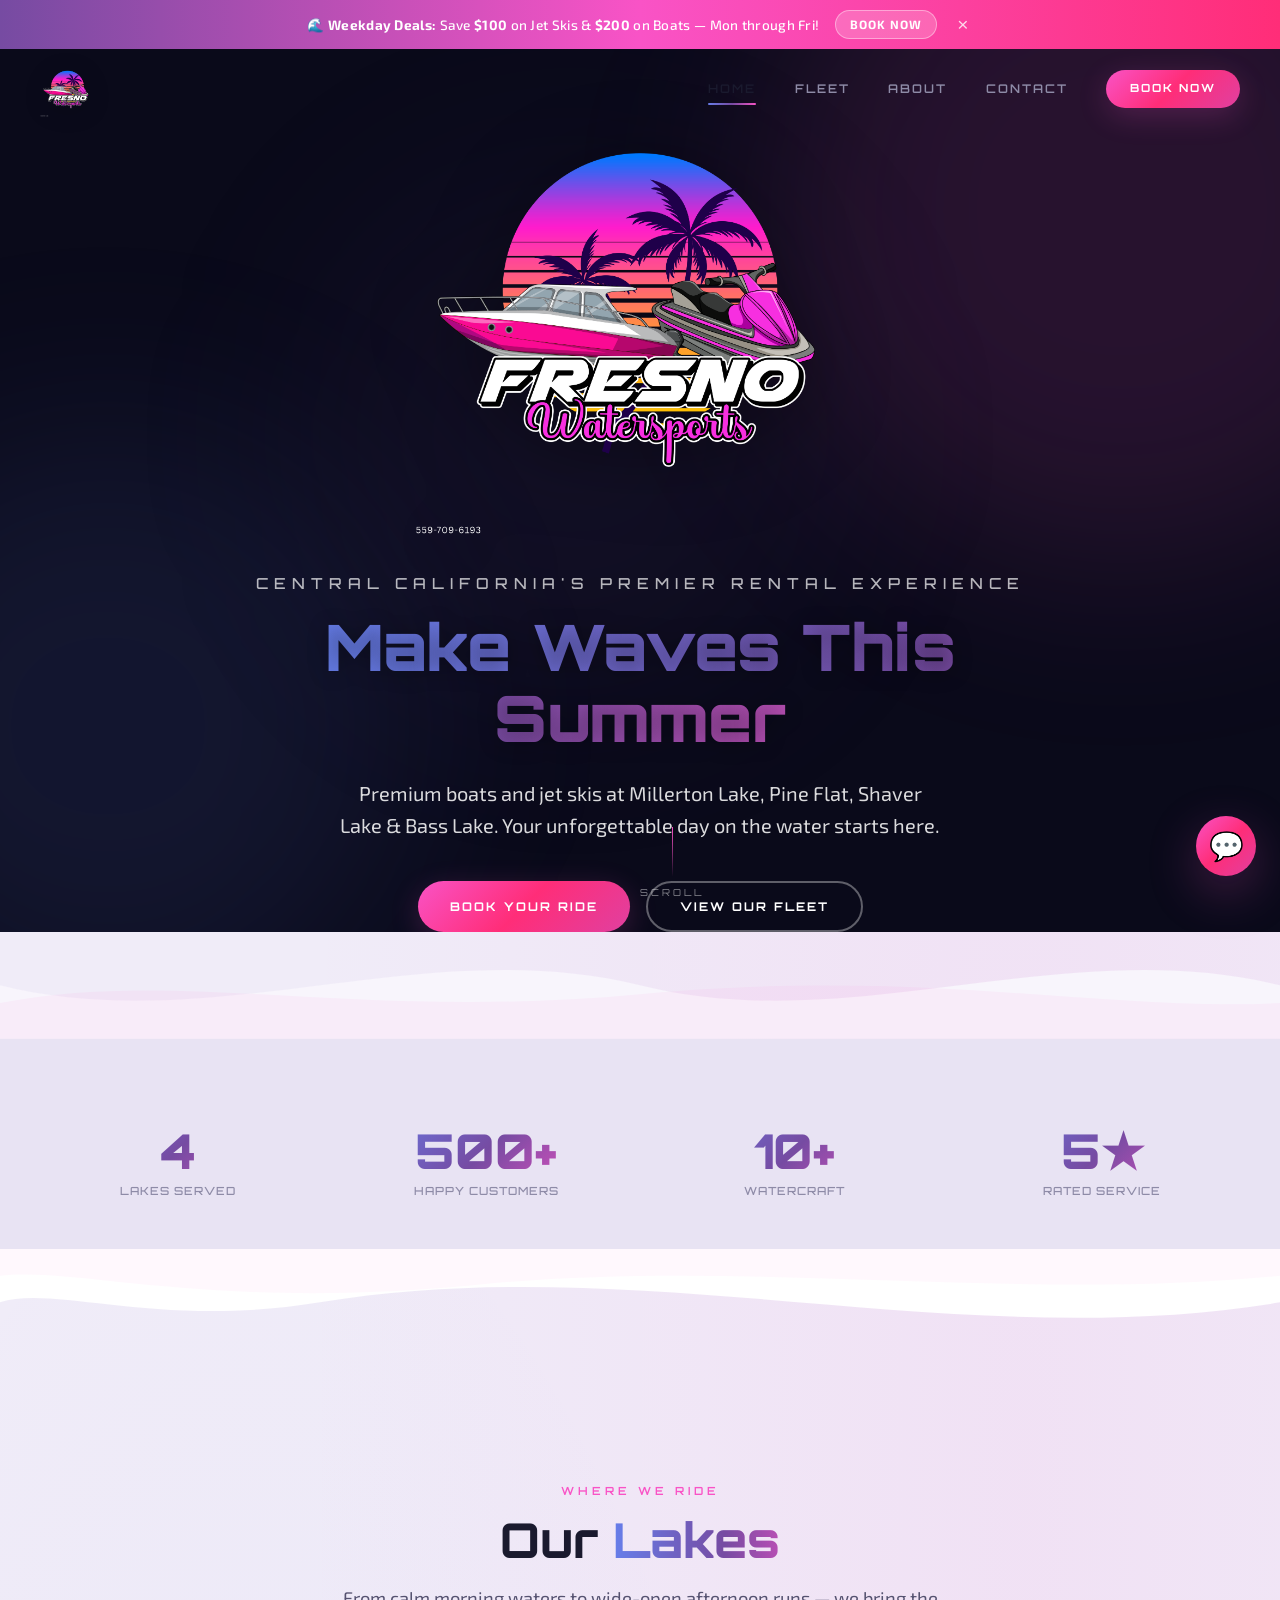
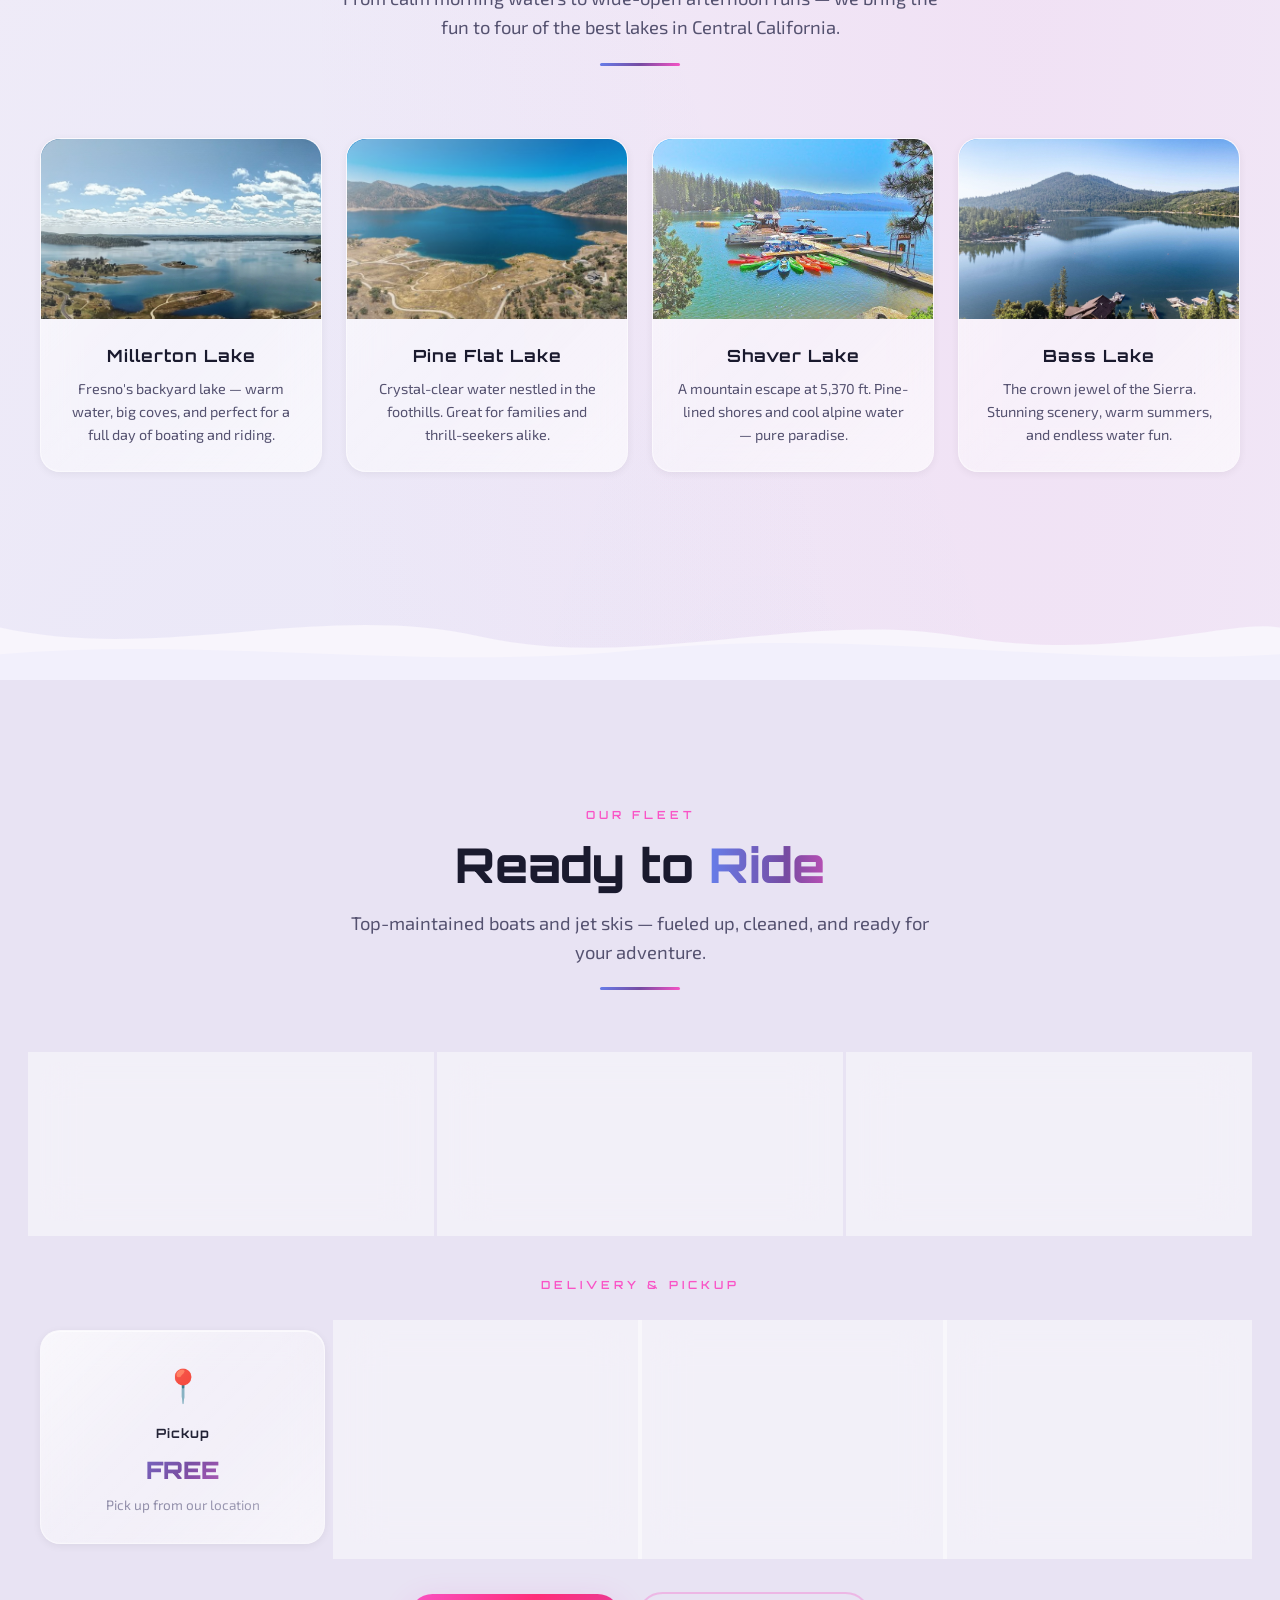
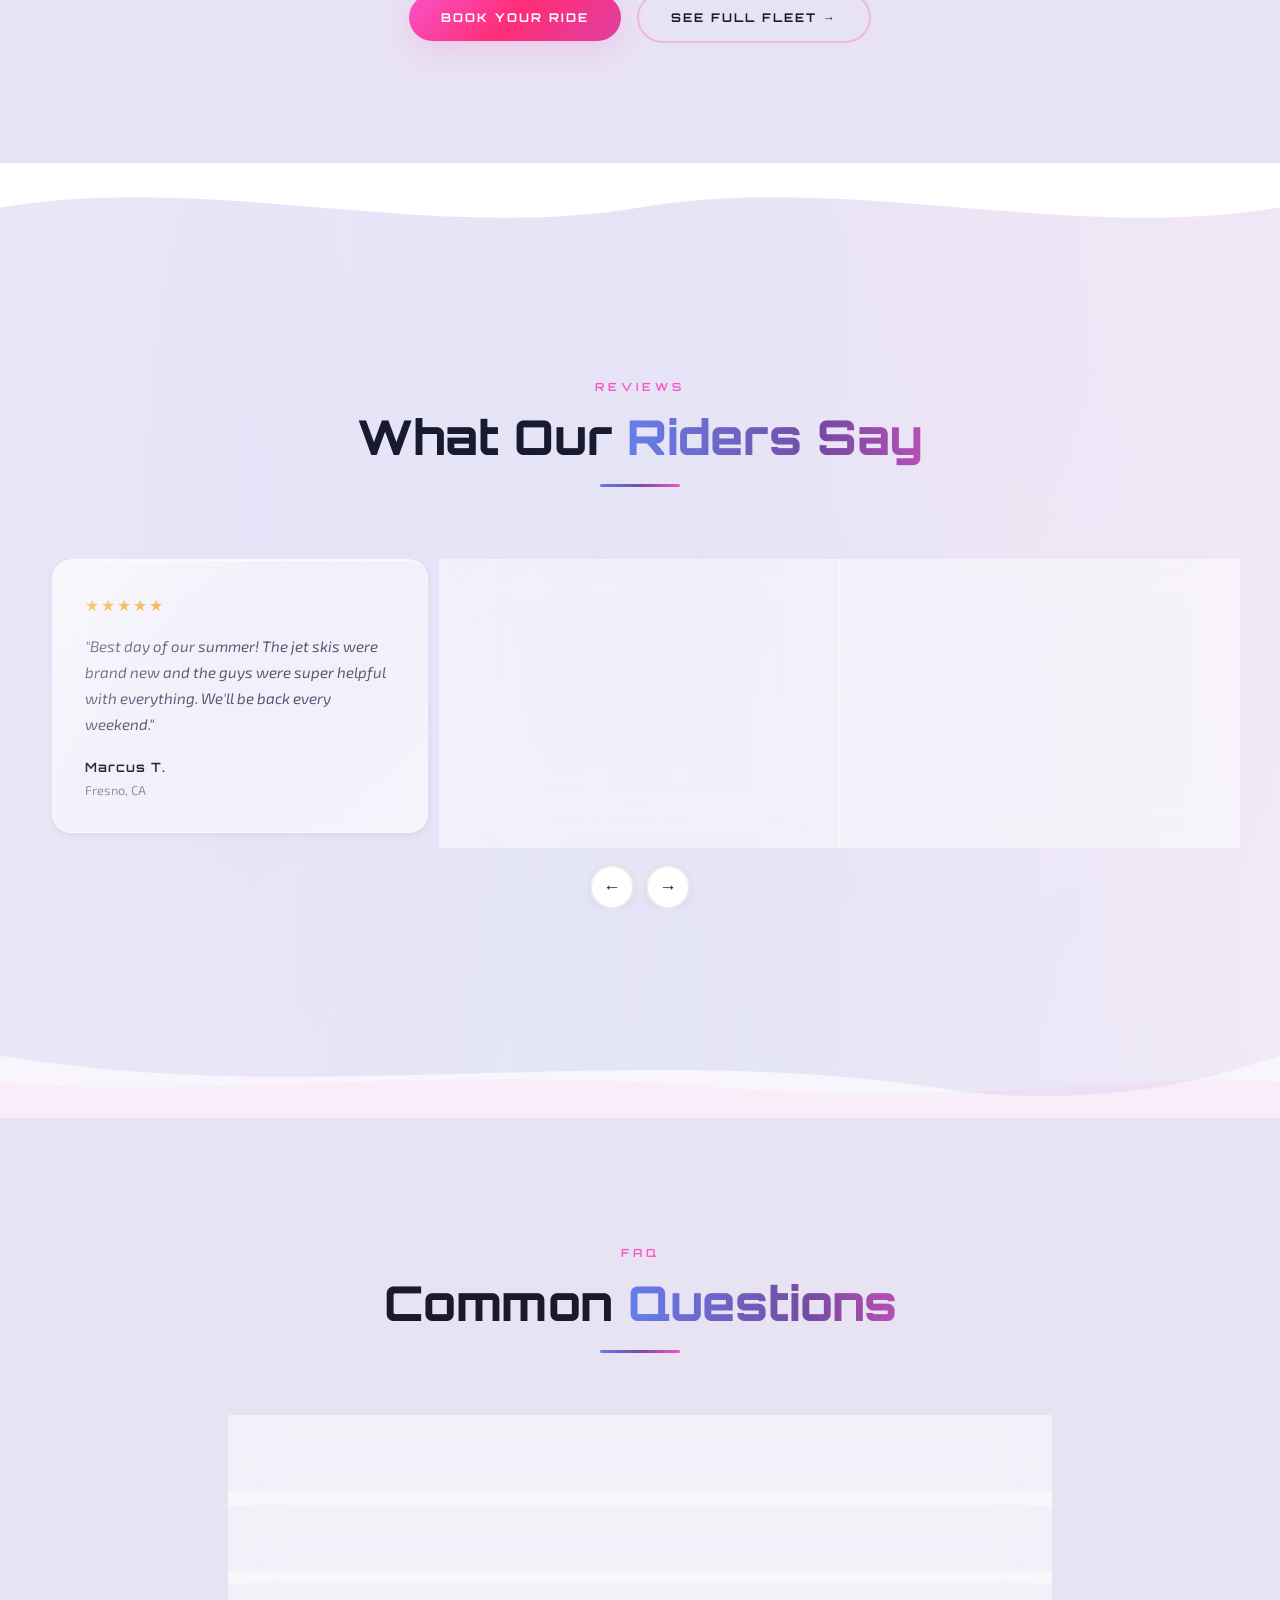
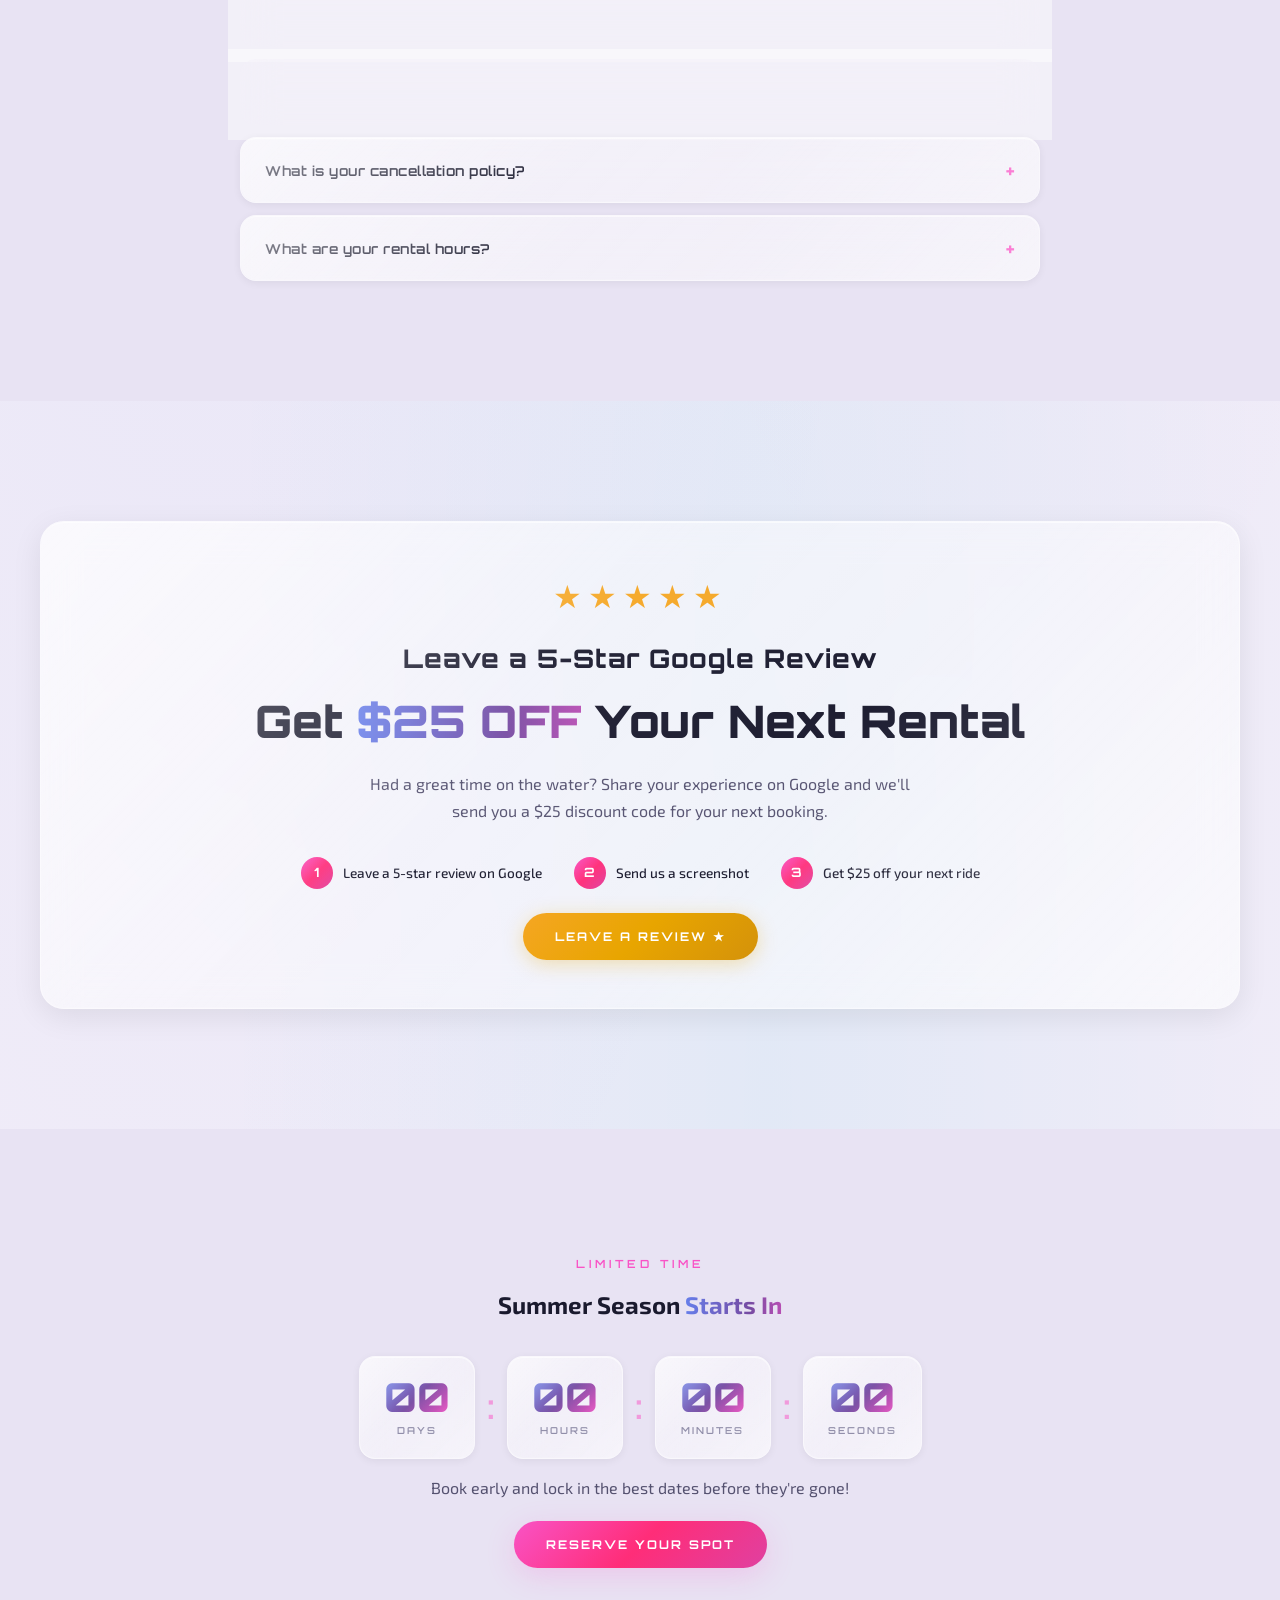
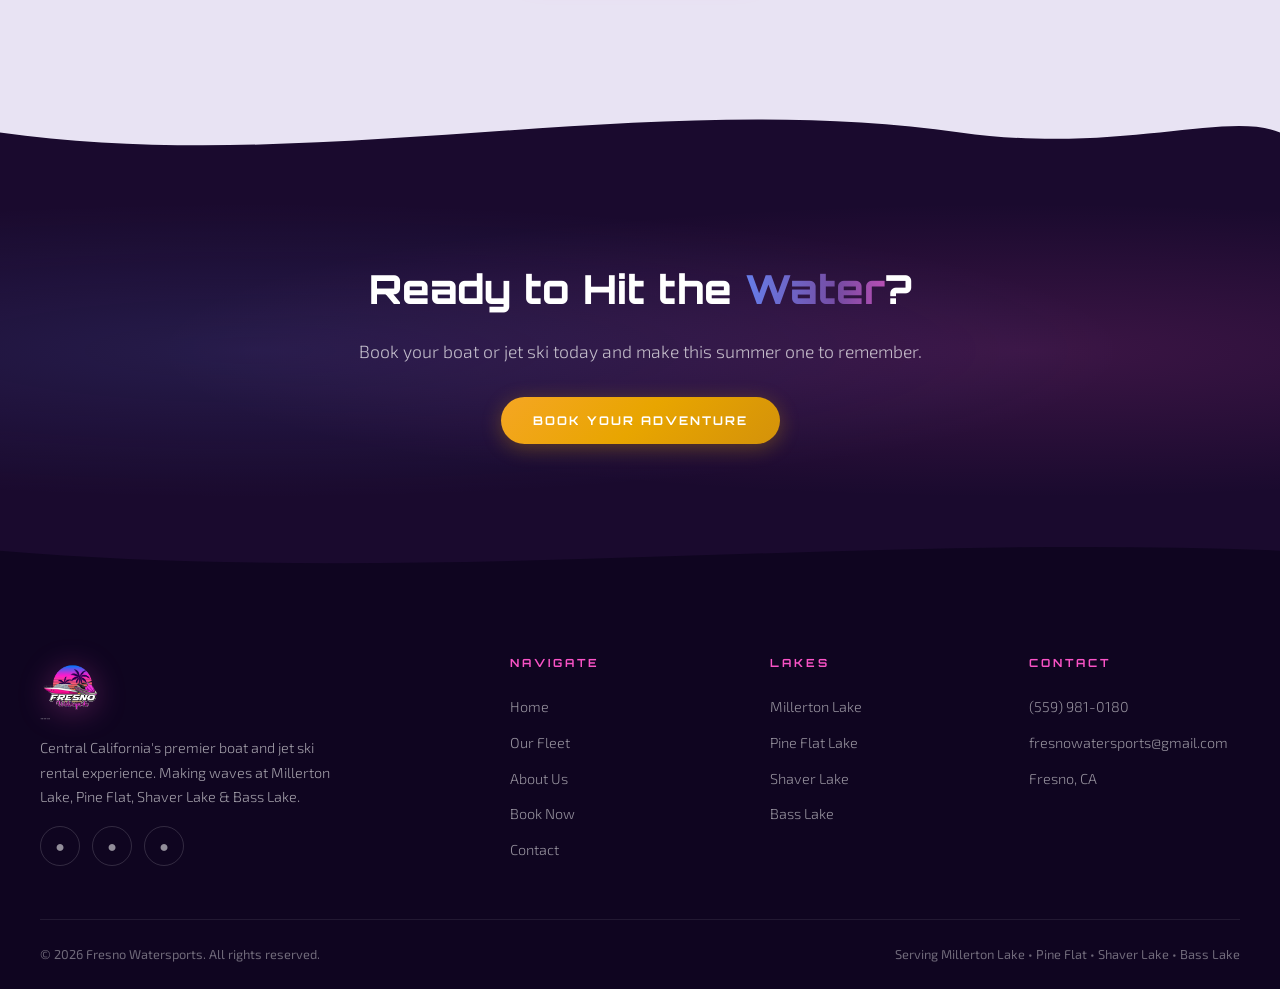
==== index.html @ 6e5383e3 "Add sitemap, robots.txt, Schema.org JSON-LD, and custom 404 page - sitemap.xml with all 5 pages for " ====
<!DOCTYPE html>
<html lang="en">
<head>
  <meta charset="UTF-8">
  <meta name="viewport" content="width=device-width, initial-scale=1.0">
  <title>Fresno Watersports — Boat & Jet Ski Rentals | Millerton, Bass, Shaver & Pine Flat Lake</title>
  <meta name="description" content="Central California's #1 boat & jet ski rental company. Kawasaki & Sea-Doo jet ski bundles from $650/day, Bayliner boats from $999/day. Free pickup or lake delivery to Millerton, Bass Lake, Shaver Lake & Pine Flat. Book online today!">
  <meta name="keywords" content="jet ski rental Fresno, boat rental Millerton Lake, Bass Lake jet ski, Shaver Lake boat rental, Fresno Watersports, Kawasaki jet ski rental, Sea-Doo rental, Bayliner boat rental, lake delivery Central California">
  <meta name="author" content="Fresno Watersports">
  <meta name="theme-color" content="#f953c6">

  <!-- Open Graph / Facebook / iMessage -->
  <meta property="og:type" content="website">
  <meta property="og:title" content="Fresno Watersports — Boat & Jet Ski Rentals">
  <meta property="og:description" content="Central California's #1 boat & jet ski rental. Jet ski bundles from $650/day, boats from $999/day. Free pickup or delivery to Millerton, Bass, Shaver & Pine Flat Lake.">
  <meta property="og:image" content="images/og-image.png">
  <meta property="og:image:width" content="1200">
  <meta property="og:image:height" content="630">
  <meta property="og:locale" content="en_US">
  <meta property="og:site_name" content="Fresno Watersports">

  <!-- Twitter Card -->
  <meta name="twitter:card" content="summary_large_image">
  <meta name="twitter:title" content="Fresno Watersports — Boat & Jet Ski Rentals">
  <meta name="twitter:description" content="Jet ski bundles from $650/day, boats from $999/day. Lake delivery available. Book online!">
  <meta name="twitter:image" content="images/og-image.png">

  <!-- Favicon & App Icons -->
  <link rel="icon" type="image/png" sizes="192x192" href="images/logo.png">
  <link rel="icon" type="image/png" sizes="32x32" href="images/logo.png">
  <link rel="icon" type="image/png" sizes="16x16" href="images/logo.png">
  <link rel="apple-touch-icon" sizes="180x180" href="images/logo.png">

  <link rel="stylesheet" href="css/style.css">

  <!-- Schema.org Local Business -->
  <script type="application/ld+json">
  {
    "@context": "https://schema.org",
    "@type": "LocalBusiness",
    "name": "Fresno Watersports",
    "description": "Central California's premier boat and jet ski rental company serving Millerton Lake, Pine Flat Lake, Shaver Lake, and Bass Lake.",
    "url": "https://fresnowatersports.com",
    "telephone": "+1-559-981-0180",
    "email": "fresnowatersports@gmail.com",
    "image": "https://fresnowatersports.com/images/logo.png",
    "logo": "https://fresnowatersports.com/images/logo.png",
    "priceRange": "$650 - $999",
    "currenciesAccepted": "USD",
    "address": {
      "@type": "PostalAddress",
      "addressLocality": "Fresno",
      "addressRegion": "CA",
      "addressCountry": "US"
    },
    "geo": {
      "@type": "GeoCoordinates",
      "latitude": 36.7378,
      "longitude": -119.7871
    },
    "areaServed": [
      { "@type": "Place", "name": "Millerton Lake" },
      { "@type": "Place", "name": "Pine Flat Lake" },
      { "@type": "Place", "name": "Shaver Lake" },
      { "@type": "Place", "name": "Bass Lake" }
    ],
    "openingHoursSpecification": {
      "@type": "OpeningHoursSpecification",
      "dayOfWeek": ["Monday","Tuesday","Wednesday","Thursday","Friday","Saturday","Sunday"],
      "opens": "07:00",
      "closes": "19:00"
    },
    "hasOfferCatalog": {
      "@type": "OfferCatalog",
      "name": "Watercraft Rentals",
      "itemListElement": [
        {
          "@type": "Offer",
          "itemOffered": { "@type": "Product", "name": "Jet Ski Bundle (2 Jet Skis)" },
          "price": "650",
          "priceCurrency": "USD",
          "description": "All-day rental of 2 jet skis with fuel, life jackets, and safety equipment"
        },
        {
          "@type": "Offer",
          "itemOffered": { "@type": "Product", "name": "Bayliner Element E21 Boat" },
          "price": "999",
          "priceCurrency": "USD",
          "description": "All-day boat rental with fuel, life jackets, and safety equipment"
        }
      ]
    },
    "aggregateRating": {
      "@type": "AggregateRating",
      "ratingValue": "5",
      "bestRating": "5",
      "ratingCount": "500"
    },
    "sameAs": []
  }
  </script>

</head>
<body>

  <!-- Weekday Deals Banner -->
  <div class="announcement-banner" id="announcement-banner">
    <div class="announcement-inner">
      <span class="announcement-text">&#127754; <strong>Weekday Deals:</strong> Save <strong>$100</strong> on Jet Skis &amp; <strong>$200</strong> on Boats — Mon through Fri!</span>
      <a href="booking.html" class="announcement-cta">Book Now</a>
      <button class="announcement-close" id="announcement-close" aria-label="Close banner">&times;</button>
    </div>
  </div>

  <!-- Page Loader -->
  <div class="page-loader">
    <div class="loader-content">
      <img src="images/logo.png" alt="Fresno Watersports" style="height:80px;margin:0 auto;">
      <div class="loader-bar"><div class="loader-bar-inner"></div></div>
    </div>
  </div>

  <!-- Navigation -->
  <nav class="nav">
    <div class="nav-inner">
      <a href="index.html" class="nav-logo">
        <img src="images/logo.png" alt="Fresno Watersports">
      </a>
      <div class="nav-links">
        <a href="index.html" class="nav-link active">Home</a>
        <a href="fleet.html" class="nav-link">Fleet</a>
        <a href="about.html" class="nav-link">About</a>
        <a href="contact.html" class="nav-link">Contact</a>
        <a href="booking.html" class="nav-cta">Book Now</a>
      </div>
      <button class="nav-toggle" aria-label="Toggle menu">
        <span></span><span></span><span></span>
      </button>
    </div>
  </nav>

  <!-- Mobile Menu -->
  <div class="mobile-menu">
    <a href="index.html" class="nav-link active">Home</a>
    <a href="fleet.html" class="nav-link">Fleet</a>
    <a href="about.html" class="nav-link">About</a>
    <a href="contact.html" class="nav-link">Contact</a>
    <a href="booking.html" class="btn btn-primary">Book Now</a>
  </div>

  <!-- Hero Section -->
  <section class="hero">
    <video class="hero-video" autoplay muted loop playsinline>
      <source src="images/hero-video.mp4" type="video/mp4">
    </video>
    <div class="hero-video-overlay"></div>
    <div class="hero-glow hero-glow--pink"></div>
    <div class="hero-glow hero-glow--blue"></div>
    <div class="hero-glow hero-glow--purple"></div>

    <div class="hero-content">
      <img src="images/logo.png" alt="Fresno Watersports" class="hero-logo">
      <p class="hero-tagline">Central California's Premier Rental Experience</p>
      <h1 class="hero-title">
        <span class="gradient-text">Make Waves This Summer</span>
      </h1>
      <p class="hero-subtitle">
        Premium boats and jet skis at Millerton Lake, Pine Flat, Shaver Lake &amp; Bass Lake. Your unforgettable day on the water starts here.
      </p>
      <div class="hero-actions">
        <a href="booking.html" class="btn btn-primary">Book Your Ride</a>
        <a href="fleet.html" class="btn btn-outline">View Our Fleet</a>
      </div>
    </div>

    <div class="scroll-indicator">
      <div class="scroll-indicator-line"></div>
      <p class="scroll-indicator-text">Scroll</p>
    </div>
  </section>

  <!-- Wave: Hero to Stats -->
  <div class="wave-separator">
    <svg viewBox="0 0 1440 120" preserveAspectRatio="none" xmlns="http://www.w3.org/2000/svg">
      <path d="M0,60 C240,120 480,0 720,60 C960,120 1200,0 1440,60 L1440,120 L0,120 Z" fill="#f8f5fc"/>
      <path d="M0,80 C200,40 400,100 720,70 C1040,40 1240,90 1440,80 L1440,120 L0,120 Z" fill="rgba(249,83,198,0.06)"/>
    </svg>
  </div>

  <!-- Stats Row -->
  <section class="section section-alt" style="padding-top:40px;padding-bottom:0;">
    <div class="section-inner">
      <div class="stats-row reveal">
        <div class="stat-item">
          <div class="stat-number">4</div>
          <div class="stat-label">Lakes Served</div>
        </div>
        <div class="stat-item">
          <div class="stat-number">500+</div>
          <div class="stat-label">Happy Customers</div>
        </div>
        <div class="stat-item">
          <div class="stat-number">10+</div>
          <div class="stat-label">Watercraft</div>
        </div>
        <div class="stat-item">
          <div class="stat-number">5&#9733;</div>
          <div class="stat-label">Rated Service</div>
        </div>
      </div>
    </div>
  </section>

  <!-- Wave: Stats to Lakes -->
  <div class="wave-separator flip">
    <svg viewBox="0 0 1440 120" preserveAspectRatio="none" xmlns="http://www.w3.org/2000/svg">
      <path d="M0,60 C360,0 720,120 1080,60 C1260,30 1380,80 1440,60 L1440,120 L0,120 Z" fill="#ffffff"/>
      <path d="M0,90 C300,60 600,110 900,80 C1200,50 1350,100 1440,90 L1440,120 L0,120 Z" fill="rgba(249,83,198,0.04)"/>
    </svg>
  </div>

  <!-- Lakes Section -->
  <section class="section" id="lakes">
    <div class="section-inner">
      <div class="section-header reveal">
        <p class="section-label">Where We Ride</p>
        <h2 class="section-title">Our <span class="gradient-text">Lakes</span></h2>
        <p class="section-subtitle">From calm morning waters to wide-open afternoon runs — we bring the fun to four of the best lakes in Central California.</p>
        <div class="section-divider"></div>
      </div>

      <div class="lakes-grid">
        <div class="lake-card lake-card--has-img reveal reveal-delay-1">
          <div class="lake-card-img" style="background-image:url('images/millerton.jpg')"></div>
          <div class="lake-card-content">
            <h3>Millerton Lake</h3>
            <p>Fresno's backyard lake — warm water, big coves, and perfect for a full day of boating and riding.</p>
          </div>
        </div>
        <div class="lake-card lake-card--has-img reveal reveal-delay-2">
          <div class="lake-card-img" style="background-image:url('images/pine-flat.jpg')"></div>
          <div class="lake-card-content">
            <h3>Pine Flat Lake</h3>
            <p>Crystal-clear water nestled in the foothills. Great for families and thrill-seekers alike.</p>
          </div>
        </div>
        <div class="lake-card lake-card--has-img reveal reveal-delay-3">
          <div class="lake-card-img" style="background-image:url('images/shaver-lake.jpg')"></div>
          <div class="lake-card-content">
            <h3>Shaver Lake</h3>
            <p>A mountain escape at 5,370 ft. Pine-lined shores and cool alpine water — pure paradise.</p>
          </div>
        </div>
        <div class="lake-card lake-card--has-img reveal reveal-delay-4">
          <div class="lake-card-img" style="background-image:url('images/bass-lake.jpg')"></div>
          <div class="lake-card-content">
            <h3>Bass Lake</h3>
            <p>The crown jewel of the Sierra. Stunning scenery, warm summers, and endless water fun.</p>
          </div>
        </div>
      </div>
    </div>
  </section>

  <!-- Wave: Lakes to Fleet -->
  <div class="wave-separator">
    <svg viewBox="0 0 1440 100" preserveAspectRatio="none" xmlns="http://www.w3.org/2000/svg">
      <path d="M0,40 C180,80 360,10 540,50 C720,90 900,20 1080,50 C1260,80 1380,30 1440,40 L1440,100 L0,100 Z" fill="#f8f5fc"/>
      <path d="M0,70 C240,50 480,90 720,65 C960,40 1200,85 1440,70 L1440,100 L0,100 Z" fill="rgba(102,126,234,0.04)"/>
    </svg>
  </div>

  <!-- Fleet Preview -->
  <section class="section section-alt" id="fleet-preview">
    <div class="section-inner">
      <div class="section-header reveal">
        <p class="section-label">Our Fleet</p>
        <h2 class="section-title">Ready to <span class="gradient-text">Ride</span></h2>
        <p class="section-subtitle">Top-maintained boats and jet skis — fueled up, cleaned, and ready for your adventure.</p>
        <div class="section-divider"></div>
      </div>

      <div class="bundle-grid reveal">
        <div class="booqable-embed bundle-card">
          <span class="fleet-card-badge badge-jetski" style="position:relative;display:inline-block;margin-bottom:12px;">Jet Ski Bundle</span>
          <div class="booqable-product" data-id="2-jetski-bundle-2025-kawasaki-160-stx"></div>
          <div class="fleet-card-pricing" style="margin-top:16px;">
            <div class="price">
              <span class="price-amount">$650</span>
              <span class="price-period"> / all day</span>
            </div>
            <div class="booqable-product-button" data-id="2-jetski-bundle-2025-kawasaki-160-stx"></div>
          </div>
        </div>

        <div class="booqable-embed bundle-card">
          <span class="fleet-card-badge badge-jetski" style="position:relative;display:inline-block;margin-bottom:12px;">Jet Ski Bundle</span>
          <div class="booqable-product" data-id="2-jetski-bundle"></div>
          <div class="fleet-card-pricing" style="margin-top:16px;">
            <div class="price">
              <span class="price-amount">$650</span>
              <span class="price-period"> / all day</span>
            </div>
            <div class="booqable-product-button" data-id="2-jetski-bundle"></div>
          </div>
        </div>

        <div class="booqable-embed bundle-card">
          <span class="fleet-card-badge badge-boat" style="position:relative;display:inline-block;margin-bottom:12px;">Boat</span>
          <div class="booqable-product" data-id="bayliner-element-e21-2026"></div>
          <div class="fleet-card-pricing" style="margin-top:16px;">
            <div class="price">
              <span class="price-amount">$999</span>
              <span class="price-period"> / all day</span>
            </div>
            <div class="booqable-product-button" data-id="bayliner-element-e21-2026"></div>
          </div>
        </div>
      </div>

      <!-- Delivery Pricing -->
      <div class="delivery-info reveal" style="margin-top:48px;">
        <div class="section-header" style="margin-bottom:24px;">
          <p class="section-label">Delivery &amp; Pickup</p>
        </div>
        <div class="delivery-grid">
          <div class="delivery-card">
            <div class="delivery-icon">&#128205;</div>
            <h4>Pickup</h4>
            <p class="delivery-price">FREE</p>
            <p class="delivery-desc">Pick up from our location</p>
          </div>
          <div class="delivery-card">
            <div class="delivery-icon">&#127754;</div>
            <h4>Millerton Lake</h4>
            <p class="delivery-price">$150</p>
            <p class="delivery-desc">Delivery &amp; pickup included</p>
          </div>
          <div class="delivery-card">
            <div class="delivery-icon">&#127795;</div>
            <h4>Pine Flat Lake</h4>
            <p class="delivery-price">$150</p>
            <p class="delivery-desc">Delivery &amp; pickup included</p>
          </div>
          <div class="delivery-card">
            <div class="delivery-icon">&#127956;</div>
            <h4>Bass Lake &amp; Shaver Lake</h4>
            <p class="delivery-price">$300</p>
            <p class="delivery-desc">Delivery &amp; pickup included</p>
          </div>
        </div>
      </div>

      <div style="text-align:center;margin-top:48px;" class="reveal">
        <a href="booking.html" class="btn btn-primary">Book Your Ride</a>
        <a href="fleet.html" class="btn btn-outline" style="margin-left:12px;">See Full Fleet &rarr;</a>
      </div>
    </div>
  </section>

  <!-- Wave: Fleet to Testimonials -->
  <div class="wave-separator flip">
    <svg viewBox="0 0 1440 100" preserveAspectRatio="none" xmlns="http://www.w3.org/2000/svg">
      <path d="M0,50 C240,10 480,90 720,50 C960,10 1200,90 1440,50 L1440,100 L0,100 Z" fill="#ffffff"/>
    </svg>
  </div>

  <!-- Testimonials -->
  <section class="section" id="testimonials">
    <div class="section-inner">
      <div class="section-header reveal">
        <p class="section-label">Reviews</p>
        <h2 class="section-title">What Our <span class="gradient-text">Riders Say</span></h2>
        <div class="section-divider"></div>
      </div>

      <div class="testimonials-wrapper reveal">
        <div class="testimonials-track">
          <div class="testimonial-card">
            <div class="testimonial-inner">
              <div class="testimonial-stars">&#9733;&#9733;&#9733;&#9733;&#9733;</div>
              <p class="testimonial-text">"Best day of our summer! The jet skis were brand new and the guys were super helpful with everything. We'll be back every weekend."</p>
              <p class="testimonial-author">Marcus T.</p>
              <p class="testimonial-location">Fresno, CA</p>
            </div>
          </div>
          <div class="testimonial-card">
            <div class="testimonial-inner">
              <div class="testimonial-stars">&#9733;&#9733;&#9733;&#9733;&#9733;</div>
              <p class="testimonial-text">"Rented the pontoon for my daughter's birthday. Kids had a blast and the boat was super clean. 10/10 recommend Fresno Watersports."</p>
              <p class="testimonial-author">Lisa M.</p>
              <p class="testimonial-location">Clovis, CA</p>
            </div>
          </div>
          <div class="testimonial-card">
            <div class="testimonial-inner">
              <div class="testimonial-stars">&#9733;&#9733;&#9733;&#9733;&#9733;</div>
              <p class="testimonial-text">"The wakeboard boat was incredible. Perfect for our crew — great sound system, plenty of power, and the wake tower was legit."</p>
              <p class="testimonial-author">Jake R.</p>
              <p class="testimonial-location">Visalia, CA</p>
            </div>
          </div>
          <div class="testimonial-card">
            <div class="testimonial-inner">
              <div class="testimonial-stars">&#9733;&#9733;&#9733;&#9733;&#9733;</div>
              <p class="testimonial-text">"Easy booking process, fair prices, and the equipment was top notch. Made our Bass Lake trip unforgettable."</p>
              <p class="testimonial-author">Sarah K.</p>
              <p class="testimonial-location">Madera, CA</p>
            </div>
          </div>
          <div class="testimonial-card">
            <div class="testimonial-inner">
              <div class="testimonial-stars">&#9733;&#9733;&#9733;&#9733;&#9733;</div>
              <p class="testimonial-text">"First time on a jet ski and these guys made it so easy. Great safety briefing and the WaveRunners are powerful. Absolute blast!"</p>
              <p class="testimonial-author">David P.</p>
              <p class="testimonial-location">Fresno, CA</p>
            </div>
          </div>
          <div class="testimonial-card">
            <div class="testimonial-inner">
              <div class="testimonial-stars">&#9733;&#9733;&#9733;&#9733;&#9733;</div>
              <p class="testimonial-text">"We rent from Fresno Watersports every summer. Consistent quality, always on time, and the prices are fair. Highly recommend!"</p>
              <p class="testimonial-author">Amanda &amp; Chris</p>
              <p class="testimonial-location">Hanford, CA</p>
            </div>
          </div>
        </div>
        <div class="testimonials-nav">
          <button class="testimonial-prev" aria-label="Previous">&#8592;</button>
          <button class="testimonial-next" aria-label="Next">&#8594;</button>
        </div>
      </div>
    </div>
  </section>

  <!-- Wave: Testimonials to FAQ -->
  <div class="wave-separator">
    <svg viewBox="0 0 1440 100" preserveAspectRatio="none" xmlns="http://www.w3.org/2000/svg">
      <path d="M0,30 C360,90 720,10 1080,70 C1260,90 1380,50 1440,30 L1440,100 L0,100 Z" fill="#f8f5fc"/>
      <path d="M0,60 C200,80 500,40 800,65 C1100,90 1300,45 1440,60 L1440,100 L0,100 Z" fill="rgba(249,83,198,0.05)"/>
    </svg>
  </div>

  <!-- FAQ Section -->
  <section class="section section-alt" id="faq">
    <div class="section-inner">
      <div class="section-header reveal">
        <p class="section-label">FAQ</p>
        <h2 class="section-title">Common <span class="gradient-text">Questions</span></h2>
        <div class="section-divider"></div>
      </div>

      <div class="faq-list reveal">
        <div class="faq-item">
          <button class="faq-question">
            Do I need a boating license to rent?
            <span class="faq-icon">+</span>
          </button>
          <div class="faq-answer">
            <p class="faq-answer-inner">In California, anyone born on or after January 1, 1986 needs a California Boater Card to operate a motorized vessel. For jet skis, you must be at least 16 years old. We'll go over all safety requirements at pickup.</p>
          </div>
        </div>
        <div class="faq-item">
          <button class="faq-question">
            What should I bring for my rental?
            <span class="faq-icon">+</span>
          </button>
          <div class="faq-answer">
            <p class="faq-answer-inner">Bring sunscreen, towels, water, snacks, and a valid photo ID. We provide life jackets for all passengers. We recommend wearing clothes you don't mind getting wet!</p>
          </div>
        </div>
        <div class="faq-item">
          <button class="faq-question">
            Is a deposit required?
            <span class="faq-icon">+</span>
          </button>
          <div class="faq-answer">
            <p class="faq-answer-inner">Yes, a refundable security deposit is required at the time of rental. The amount varies by watercraft type. The deposit is fully refunded upon safe return of the equipment.</p>
          </div>
        </div>
        <div class="faq-item">
          <button class="faq-question">
            Can you deliver to all four lakes?
            <span class="faq-icon">+</span>
          </button>
          <div class="faq-answer">
            <p class="faq-answer-inner">Yes! Pickup from our location is always free. Delivery to Millerton Lake is $150 (includes pickup &amp; delivery). Delivery to Pine Flat Lake is $150 (includes pickup &amp; delivery). Delivery to Bass Lake and Shaver Lake is $300 (includes pickup &amp; delivery).</p>
          </div>
        </div>
        <div class="faq-item">
          <button class="faq-question">
            What is your cancellation policy?
            <span class="faq-icon">+</span>
          </button>
          <div class="faq-answer">
            <p class="faq-answer-inner">We offer free cancellation up to 48 hours before your reservation. Cancellations within 48 hours may be subject to a fee. Weather-related cancellations are always fully refunded.</p>
          </div>
        </div>
        <div class="faq-item">
          <button class="faq-question">
            What are your rental hours?
            <span class="faq-icon">+</span>
          </button>
          <div class="faq-answer">
            <p class="faq-answer-inner">We offer half-day (4 hours), full-day (8 hours), and hourly rentals depending on the watercraft. Peak season hours are typically 7 AM — 7 PM. Contact us for specific availability.</p>
          </div>
        </div>
      </div>
    </div>
  </section>

  <!-- Google Review Promo -->
  <section class="section" id="review-promo">
    <div class="section-inner">
      <div class="promo-banner reveal">
        <div class="promo-stars">&#9733;&#9733;&#9733;&#9733;&#9733;</div>
        <h2>Leave a 5-Star Google Review</h2>
        <p class="promo-reward">Get <span class="gradient-text">$25 OFF</span> Your Next Rental</p>
        <p class="promo-desc">Had a great time on the water? Share your experience on Google and we'll send you a $25 discount code for your next booking.</p>
        <div class="promo-steps">
          <div class="promo-step">
            <span class="promo-step-num">1</span>
            <p>Leave a 5-star review on Google</p>
          </div>
          <div class="promo-step">
            <span class="promo-step-num">2</span>
            <p>Send us a screenshot</p>
          </div>
          <div class="promo-step">
            <span class="promo-step-num">3</span>
            <p>Get $25 off your next ride</p>
          </div>
        </div>
        <a href="https://share.google/bUbfQTFCAR2zFM2gJ" target="_blank" class="btn btn-gold" style="margin-top:24px;">Leave a Review &#9733;</a>
      </div>
    </div>
  </section>

  <!-- Summer Countdown -->
  <section class="section section-alt" id="countdown-section">
    <div class="section-inner">
      <div class="countdown-banner reveal">
        <p class="section-label">Limited Time</p>
        <h2>Summer Season <span class="gradient-text">Starts In</span></h2>
        <div class="countdown-timer" id="countdown">
          <div class="countdown-unit">
            <span class="countdown-number" id="cd-days">00</span>
            <span class="countdown-label">Days</span>
          </div>
          <div class="countdown-sep">:</div>
          <div class="countdown-unit">
            <span class="countdown-number" id="cd-hours">00</span>
            <span class="countdown-label">Hours</span>
          </div>
          <div class="countdown-sep">:</div>
          <div class="countdown-unit">
            <span class="countdown-number" id="cd-mins">00</span>
            <span class="countdown-label">Minutes</span>
          </div>
          <div class="countdown-sep">:</div>
          <div class="countdown-unit">
            <span class="countdown-number" id="cd-secs">00</span>
            <span class="countdown-label">Seconds</span>
          </div>
        </div>
        <p style="color:var(--text-secondary);margin-top:16px;">Book early and lock in the best dates before they're gone!</p>
        <a href="booking.html" class="btn btn-primary" style="margin-top:20px;">Reserve Your Spot</a>
      </div>
    </div>
  </section>

  <!-- Wave: to CTA -->
  <div class="wave-separator" style="background:var(--bg-section-alt);">
    <svg viewBox="0 0 1440 100" preserveAspectRatio="none" xmlns="http://www.w3.org/2000/svg">
      <path d="M0,50 C360,100 720,0 1080,50 C1260,75 1380,25 1440,50 L1440,100 L0,100 Z" fill="#1a0a2e"/>
    </svg>
  </div>

  <!-- CTA Banner -->
  <section class="cta-banner">
    <div class="section-inner reveal">
      <h2>Ready to Hit the <span class="gradient-text">Water</span>?</h2>
      <p>Book your boat or jet ski today and make this summer one to remember.</p>
      <a href="booking.html" class="btn btn-gold">Book Your Adventure</a>
    </div>
  </section>

  <!-- Wave: CTA to Footer -->
  <div class="wave-separator" style="background:#1a0a2e;">
    <svg viewBox="0 0 1440 80" preserveAspectRatio="none" xmlns="http://www.w3.org/2000/svg">
      <path d="M0,30 C480,70 960,10 1440,30 L1440,80 L0,80 Z" fill="#0f0520"/>
    </svg>
  </div>

  <!-- Footer -->
  <footer class="footer">
    <div class="footer-inner">
      <div class="footer-grid">
        <div class="footer-brand">
          <img src="images/logo.png" alt="Fresno Watersports">
          <p>Central California's premier boat and jet ski rental experience. Making waves at Millerton Lake, Pine Flat, Shaver Lake &amp; Bass Lake.</p>
          <div class="footer-social">
            <a href="#" class="social-icon" aria-label="Instagram">&#9679;</a>
            <a href="#" class="social-icon" aria-label="Facebook">&#9679;</a>
            <a href="#" class="social-icon" aria-label="TikTok">&#9679;</a>
          </div>
        </div>
        <div>
          <h4 class="footer-heading">Navigate</h4>
          <ul class="footer-links">
            <li><a href="index.html">Home</a></li>
            <li><a href="fleet.html">Our Fleet</a></li>
            <li><a href="about.html">About Us</a></li>
            <li><a href="booking.html">Book Now</a></li>
            <li><a href="contact.html">Contact</a></li>
          </ul>
        </div>
        <div>
          <h4 class="footer-heading">Lakes</h4>
          <ul class="footer-links">
            <li><a href="#">Millerton Lake</a></li>
            <li><a href="#">Pine Flat Lake</a></li>
            <li><a href="#">Shaver Lake</a></li>
            <li><a href="#">Bass Lake</a></li>
          </ul>
        </div>
        <div>
          <h4 class="footer-heading">Contact</h4>
          <ul class="footer-links">
            <li><a href="tel:+15599810180">(559) 981-0180</a></li>
            <li><a href="mailto:fresnowatersports@gmail.com">fresnowatersports@gmail.com</a></li>
            <li><a href="#">Fresno, CA</a></li>
          </ul>
        </div>
      </div>
      <div class="footer-bottom">
        <p>&copy; 2026 Fresno Watersports. All rights reserved.</p>
        <p>Serving Millerton Lake &bull; Pine Flat &bull; Shaver Lake &bull; Bass Lake</p>
      </div>
    </div>
  </footer>

  <!-- Live Booking Toast -->
  <div class="booking-toast" id="booking-toast">
    <div class="toast-icon">&#127754;</div>
    <div class="toast-content">
      <p class="toast-title" id="toast-title">Marcus just booked</p>
      <p class="toast-detail" id="toast-detail">2 Kawasaki Jet Skis — Bass Lake</p>
      <p class="toast-time">a few moments ago</p>
    </div>
    <button class="toast-close" id="toast-close">&times;</button>
  </div>

  <!-- AI Chat Widget -->
  <div class="chat-widget" id="chat-widget">
    <button class="chat-toggle" id="chat-toggle" aria-label="Chat with us">
      <span class="chat-toggle-icon" id="chat-toggle-icon">&#128172;</span>
    </button>
    <div class="chat-window" id="chat-window">
      <div class="chat-header">
        <div class="chat-header-info">
          <span class="chat-avatar">&#127754;</span>
          <div>
            <p class="chat-header-title">Fresno Watersports</p>
            <p class="chat-header-status">&#9679; Online — Ask us anything</p>
          </div>
        </div>
        <button class="chat-minimize" id="chat-minimize">&minus;</button>
      </div>
      <div class="chat-messages" id="chat-messages">
        <div class="chat-msg chat-msg-bot">
          <p>Hey! &#128075; Welcome to Fresno Watersports. I can help with pricing, lake info, delivery, and booking. What can I help you with?</p>
        </div>
      </div>
      <div class="chat-quick-replies" id="chat-quick-replies">
        <button class="chat-quick-btn" data-q="pricing">Pricing</button>
        <button class="chat-quick-btn" data-q="delivery">Delivery Info</button>
        <button class="chat-quick-btn" data-q="lakes">Lake Info</button>
        <button class="chat-quick-btn" data-q="booking">How to Book</button>
      </div>
      <form class="chat-input-form" id="chat-form">
        <input type="text" class="chat-input" id="chat-input" placeholder="Type your question..." autocomplete="off">
        <button type="submit" class="chat-send">&#10148;</button>
      </form>
    </div>
  </div>

  <script src="https://1c2677b3-d785-43d2-92d8-ee8fffdf70da.assets.booqable.com/v2/booqable.js"></script>
  <script src="js/main.js"></script>
</body>
</html>
---- css/style.css ----
/* ============================================
   FRESNO WATERSPORTS — Light Theme w/ Pink Waves
   ============================================ */

/* --- Google Fonts --- */
@import url('https://fonts.googleapis.com/css2?family=Orbitron:wght@400;500;600;700;800;900&family=Exo+2:ital,wght@0,300;0,400;0,500;0,600;0,700;1,400&family=Pacifico&display=swap');

/* --- CSS Variables --- */
:root {
  --bg-body: #f0ecf8;
  --bg-section-alt: #e8e3f3;
  --bg-card: rgba(255, 255, 255, 0.45);
  --bg-card-hover: rgba(255, 250, 253, 0.55);
  --bg-glass: rgba(255, 255, 255, 0.82);
  --bg-glass-strong: rgba(255, 255, 255, 0.95);

  /* Liquid Glass */
  --glass-blur: 18px;
  --glass-border: 1px solid rgba(255, 255, 255, 0.5);
  --glass-highlight: inset 0 1px 0 rgba(255, 255, 255, 0.6), inset 0 -1px 0 rgba(255, 255, 255, 0.1);
  --glass-sheen: linear-gradient(135deg, rgba(255,255,255,0.5) 0%, rgba(255,255,255,0.05) 40%, rgba(255,255,255,0.02) 60%, rgba(255,255,255,0.3) 100%);
  --glass-iridescent: linear-gradient(135deg, rgba(102,126,234,0.08), rgba(118,75,162,0.06), rgba(249,83,198,0.08), rgba(0,180,216,0.06));
  --bg-dark-section: #1a0a2e;
  --bg-footer: #0f0520;

  --pink: #f953c6;
  --hot-pink: #ff2d78;
  --magenta: #e040a0;
  --purple: #764ba2;
  --deep-purple: #4a1a6b;
  --blue: #667eea;
  --cyan: #00b4d8;
  --gold: #e8a500;

  --text-primary: #1a1a2e;
  --text-secondary: #555270;
  --text-muted: #8e8ba7;
  --text-on-dark: #ffffff;

  --shadow-sm: 0 2px 8px rgba(0, 0, 0, 0.06);
  --shadow-md: 0 8px 30px rgba(0, 0, 0, 0.08);
  --shadow-lg: 0 20px 60px rgba(0, 0, 0, 0.1);
  --shadow-xl: 0 30px 80px rgba(0, 0, 0, 0.12);
  --shadow-pink: 0 8px 30px rgba(249, 83, 198, 0.2);
  --shadow-pink-lg: 0 16px 50px rgba(249, 83, 198, 0.25);

  --gradient-main: linear-gradient(135deg, var(--blue), var(--purple), var(--pink));
  --gradient-hot: linear-gradient(135deg, var(--pink), var(--hot-pink), var(--magenta));
  --gradient-sunset: linear-gradient(180deg, var(--blue), var(--purple), var(--pink), var(--hot-pink));
  --gradient-text: linear-gradient(90deg, var(--blue), var(--purple), var(--pink), var(--hot-pink));

  --nav-height: 80px;
  --section-pad: clamp(60px, 10vw, 120px);
  --content-max: 1280px;

  --font-display: 'Orbitron', sans-serif;
  --font-body: 'Exo 2', sans-serif;
  --font-accent: 'Pacifico', cursive;

  --ease-out-expo: cubic-bezier(0.16, 1, 0.3, 1);
  --ease-spring: cubic-bezier(0.34, 1.56, 0.64, 1);

  --border-light: 1px solid rgba(255, 255, 255, 0.35);
  --border-iridescent: 1px solid rgba(255, 255, 255, 0.45);
}

/* --- Reset & Base --- */
*, *::before, *::after {
  margin: 0;
  padding: 0;
  box-sizing: border-box;
}

html {
  scroll-behavior: smooth;
  font-size: 16px;
  -webkit-font-smoothing: antialiased;
  -moz-osx-font-smoothing: grayscale;
}

body {
  font-family: var(--font-body);
  background: var(--bg-body);
  background-image:
    radial-gradient(ellipse at 20% 50%, rgba(102, 126, 234, 0.08) 0%, transparent 50%),
    radial-gradient(ellipse at 80% 20%, rgba(249, 83, 198, 0.07) 0%, transparent 50%),
    radial-gradient(ellipse at 60% 80%, rgba(0, 180, 216, 0.06) 0%, transparent 50%);
  color: var(--text-primary);
  line-height: 1.6;
  overflow-x: hidden;
  min-height: 100vh;
}

a {
  text-decoration: none;
  color: inherit;
  transition: color 0.3s ease;
}

img {
  max-width: 100%;
  display: block;
}

ul, ol { list-style: none; }

::selection {
  background: var(--pink);
  color: white;
}

/* --- Scrollbar --- */
::-webkit-scrollbar {
  width: 8px;
}
::-webkit-scrollbar-track {
  background: #f0ecf5;
}
::-webkit-scrollbar-thumb {
  background: linear-gradient(180deg, var(--purple), var(--pink));
  border-radius: 4px;
}

/* --- Page Loader --- */
.page-loader {
  position: fixed;
  inset: 0;
  background: #ffffff;
  display: flex;
  align-items: center;
  justify-content: center;
  z-index: 10000;
  transition: opacity 0.6s ease, visibility 0.6s ease;
}
.page-loader.loaded {
  opacity: 0;
  visibility: hidden;
}
.loader-content {
  text-align: center;
}
.loader-bar {
  width: 200px;
  height: 3px;
  background: rgba(0,0,0,0.06);
  border-radius: 2px;
  overflow: hidden;
  margin-top: 20px;
}
.loader-bar-inner {
  height: 100%;
  width: 0%;
  background: var(--gradient-main);
  border-radius: 2px;
  animation: loaderFill 1.2s var(--ease-out-expo) forwards;
}
@keyframes loaderFill {
  to { width: 100%; }
}

/* ============================================
   ANNOUNCEMENT BANNER
   ============================================ */
.announcement-banner {
  position: fixed;
  top: 0;
  left: 0;
  right: 0;
  z-index: 1100;
  background: linear-gradient(90deg, var(--purple), var(--pink), var(--hot-pink));
  color: #fff;
  padding: 10px 16px;
  font-size: 0.85rem;
  font-weight: 500;
  letter-spacing: 0.3px;
  transition: transform 0.4s var(--ease-out-expo);
}
.announcement-banner.hidden {
  transform: translateY(-100%);
}
.announcement-inner {
  max-width: var(--content-max);
  margin: 0 auto;
  display: flex;
  align-items: center;
  justify-content: center;
  gap: 16px;
  flex-wrap: wrap;
}
.announcement-text {
  text-align: center;
}
.announcement-text strong {
  font-weight: 700;
}
.announcement-cta {
  background: rgba(255,255,255,0.2);
  color: #fff;
  padding: 4px 14px;
  border-radius: 20px;
  font-size: 0.75rem;
  font-weight: 700;
  letter-spacing: 1px;
  text-transform: uppercase;
  border: 1px solid rgba(255,255,255,0.4);
  transition: background 0.3s ease;
  white-space: nowrap;
}
.announcement-cta:hover {
  background: rgba(255,255,255,0.35);
}
.announcement-close {
  background: none;
  border: none;
  color: rgba(255,255,255,0.8);
  font-size: 1.2rem;
  cursor: pointer;
  padding: 0 4px;
  line-height: 1;
  transition: color 0.2s ease;
}
.announcement-close:hover {
  color: #fff;
}

/* Banner offset is applied via --banner-h CSS variable set by JS */

@media (max-width: 768px) {
  .announcement-banner {
    padding: 8px 12px;
    font-size: 0.75rem;
  }
  .announcement-inner {
    gap: 8px;
  }
  .announcement-cta {
    font-size: 0.65rem;
    padding: 3px 10px;
  }
}

/* ============================================
   WAVE SEPARATORS
   ============================================ */
.wave-separator {
  position: relative;
  width: 100%;
  overflow: hidden;
  line-height: 0;
}
.wave-separator svg {
  display: block;
  width: 100%;
  height: auto;
}
.wave-separator.flip {
  transform: rotate(180deg);
}

/* ============================================
   NAVIGATION
   ============================================ */
.nav {
  position: fixed;
  top: var(--banner-h, 0px);
  left: 0;
  right: 0;
  height: var(--nav-height);
  z-index: 1000;
  transition: all 0.4s ease;
}
.nav.scrolled {
  background: rgba(255, 255, 255, 0.55);
  backdrop-filter: blur(24px) saturate(1.6);
  -webkit-backdrop-filter: blur(24px) saturate(1.6);
  border-bottom: 1px solid rgba(255, 255, 255, 0.4);
  box-shadow: 0 4px 30px rgba(0, 0, 0, 0.06), var(--glass-highlight);
}
.nav-inner {
  max-width: var(--content-max);
  margin: 0 auto;
  height: 100%;
  display: flex;
  align-items: center;
  justify-content: space-between;
  padding: 0 clamp(16px, 4vw, 40px);
}
.nav-logo {
  display: flex;
  align-items: center;
  gap: 12px;
  z-index: 1001;
}
.nav-logo img {
  height: 55px;
  width: auto;
  filter: drop-shadow(0 4px 12px rgba(0, 0, 0, 0.15));
  transition: filter 0.3s ease, transform 0.3s ease;
}
.nav-logo:hover img {
  filter: drop-shadow(0 6px 20px rgba(249, 83, 198, 0.3));
  transform: scale(1.03);
}
.nav-links {
  display: flex;
  align-items: center;
  gap: clamp(20px, 3vw, 40px);
}
.nav-link {
  font-family: var(--font-display);
  font-size: 0.75rem;
  font-weight: 600;
  letter-spacing: 2px;
  text-transform: uppercase;
  color: var(--text-muted);
  position: relative;
  padding: 4px 0;
  transition: color 0.3s ease;
}
.nav-link::after {
  content: '';
  position: absolute;
  bottom: -2px;
  left: 0;
  width: 0%;
  height: 2px;
  background: var(--gradient-main);
  border-radius: 1px;
  transition: width 0.4s var(--ease-out-expo);
}
.nav-link:hover,
.nav-link.active {
  color: var(--text-primary);
}
.nav-link:hover::after,
.nav-link.active::after {
  width: 100%;
}
.nav-cta {
  font-family: var(--font-display);
  font-size: 0.7rem;
  font-weight: 700;
  letter-spacing: 2px;
  text-transform: uppercase;
  padding: 10px 24px;
  background: var(--gradient-hot);
  border: none;
  border-radius: 50px;
  color: white;
  cursor: pointer;
  position: relative;
  overflow: hidden;
  transition: transform 0.3s ease, box-shadow 0.3s ease;
  box-shadow: var(--shadow-pink);
}
.nav-cta:hover {
  transform: translateY(-2px);
  box-shadow: var(--shadow-pink-lg);
}
.nav-cta::before {
  content: '';
  position: absolute;
  inset: 0;
  background: linear-gradient(90deg, transparent, rgba(255,255,255,0.25), transparent);
  transform: translateX(-100%);
  transition: transform 0.6s ease;
}
.nav-cta:hover::before {
  transform: translateX(100%);
}

/* Mobile Nav */
.nav-toggle {
  display: none;
  flex-direction: column;
  gap: 6px;
  cursor: pointer;
  z-index: 1001;
  background: none;
  border: none;
  padding: 4px;
}
.nav-toggle span {
  width: 28px;
  height: 2px;
  background: var(--text-primary);
  border-radius: 1px;
  transition: all 0.3s ease;
  transform-origin: center;
}
.nav-toggle.open span:nth-child(1) {
  transform: rotate(45deg) translate(5px, 6px);
  background: white;
}
.nav-toggle.open span:nth-child(2) {
  opacity: 0;
}
.nav-toggle.open span:nth-child(3) {
  transform: rotate(-45deg) translate(5px, -6px);
  background: white;
}

.mobile-menu {
  display: none;
  position: fixed;
  inset: 0;
  background: rgba(26, 10, 46, 0.95);
  backdrop-filter: blur(30px);
  -webkit-backdrop-filter: blur(30px);
  z-index: 999;
  flex-direction: column;
  align-items: center;
  justify-content: center;
  gap: 32px;
  opacity: 0;
  visibility: hidden;
  transition: opacity 0.4s ease, visibility 0.4s ease;
}
.mobile-menu.open {
  opacity: 1;
  visibility: visible;
}
.mobile-menu .nav-link {
  font-size: 1rem;
  letter-spacing: 3px;
  color: rgba(255,255,255,0.7);
}
.mobile-menu .nav-link:hover,
.mobile-menu .nav-link.active {
  color: white;
}

/* ============================================
   HERO SECTION
   ============================================ */
.hero {
  position: relative;
  min-height: 100vh;
  display: flex;
  align-items: center;
  justify-content: center;
  overflow: hidden;
  padding-top: var(--nav-height);
  background: #0a0a1a;
}

/* Hero Video Background */
.hero-video {
  position: absolute;
  inset: 0;
  width: 100%;
  height: 100%;
  object-fit: cover;
  z-index: 1;
}
.hero-video-overlay {
  position: absolute;
  inset: 0;
  z-index: 2;
  background:
    linear-gradient(180deg,
      rgba(10, 10, 26, 0.45) 0%,
      rgba(10, 10, 26, 0.2) 40%,
      rgba(10, 10, 26, 0.15) 60%,
      rgba(10, 10, 26, 0.55) 100%
    );
}

/* Soft Pink / Purple background blobs */
.hero-glow {
  position: absolute;
  border-radius: 50%;
  filter: blur(100px);
  pointer-events: none;
  z-index: 3;
}
.hero-glow--pink {
  width: 700px;
  height: 700px;
  background: rgba(249, 83, 198, 0.12);
  top: -15%;
  right: -15%;
  animation: floatOrb 10s ease-in-out infinite;
}
.hero-glow--blue {
  width: 600px;
  height: 600px;
  background: rgba(102, 126, 234, 0.1);
  bottom: -10%;
  left: -15%;
  animation: floatOrb 12s ease-in-out infinite reverse;
}
.hero-glow--purple {
  width: 500px;
  height: 500px;
  background: rgba(118, 75, 162, 0.08);
  top: 20%;
  left: 25%;
  animation: floatOrb 14s ease-in-out infinite;
}
@keyframes floatOrb {
  0%, 100% { transform: translate(0, 0) scale(1); }
  33% { transform: translate(30px, -20px) scale(1.05); }
  66% { transform: translate(-20px, 30px) scale(0.95); }
}

/* Synthwave Grid — hidden when video is present */
.hero-grid {
  display: none;
  position: absolute;
  bottom: 0;
  left: -50%;
  width: 200%;
  height: 50%;
  background:
    linear-gradient(90deg,
      rgba(249, 83, 198, 0.06) 1px, transparent 1px),
    linear-gradient(0deg,
      rgba(249, 83, 198, 0.06) 1px, transparent 1px);
  background-size: 80px 40px;
  transform: perspective(500px) rotateX(60deg);
  transform-origin: center bottom;
  animation: gridScroll 4s linear infinite;
  mask-image: linear-gradient(to top, rgba(0,0,0,0.5), transparent 70%);
  -webkit-mask-image: linear-gradient(to top, rgba(0,0,0,0.5), transparent 70%);
}
@keyframes gridScroll {
  0% { transform: perspective(500px) rotateX(60deg) translateY(0); }
  100% { transform: perspective(500px) rotateX(60deg) translateY(40px); }
}

/* Synthwave Sun — hidden when video is present */
.hero-sun {
  display: none;
  position: absolute;
  bottom: 12%;
  left: 50%;
  transform: translateX(-50%);
  width: clamp(300px, 40vw, 500px);
  height: clamp(150px, 20vw, 250px);
  border-radius: 50% 50% 0 0 / 100% 100% 0 0;
  background: linear-gradient(
    180deg,
    rgba(102, 126, 234, 0.25) 0%,
    rgba(118, 75, 162, 0.2) 25%,
    rgba(249, 83, 198, 0.2) 50%,
    rgba(255, 45, 120, 0.15) 75%,
    rgba(255, 107, 53, 0.1) 100%
  );
  filter: blur(3px);
  overflow: hidden;
}
.hero-sun::before {
  content: '';
  position: absolute;
  inset: 0;
  background: repeating-linear-gradient(
    0deg,
    transparent 0px,
    transparent 8px,
    rgba(255, 255, 255, 0.7) 8px,
    rgba(255, 255, 255, 0.7) 12px
  );
}

.hero-content {
  position: relative;
  z-index: 10;
  text-align: center;
  padding: 0 clamp(16px, 4vw, 40px);
  max-width: 900px;
}
.hero-logo {
  width: clamp(240px, 38vw, 460px);
  margin: 0 auto 32px;
  filter: drop-shadow(0 10px 40px rgba(0, 0, 0, 0.4));
  animation: heroLogoIn 1s var(--ease-out-expo) 0.3s both;
}
@keyframes heroLogoIn {
  from { opacity: 0; transform: scale(0.8) translateY(20px); }
  to { opacity: 1; transform: scale(1) translateY(0); }
}

.hero-tagline {
  font-family: var(--font-display);
  font-size: clamp(0.75rem, 1.5vw, 0.95rem);
  font-weight: 500;
  letter-spacing: 6px;
  text-transform: uppercase;
  color: rgba(255, 255, 255, 0.7);
  margin-bottom: 16px;
  animation: fadeSlideUp 0.8s var(--ease-out-expo) 0.6s both;
}

.hero-title {
  font-family: var(--font-display);
  font-size: clamp(2rem, 5.5vw, 4rem);
  font-weight: 900;
  line-height: 1.1;
  margin-bottom: 24px;
  color: #ffffff;
  text-shadow: 0 2px 20px rgba(0,0,0,0.3);
  animation: fadeSlideUp 0.8s var(--ease-out-expo) 0.8s both;
}
.hero-title .gradient-text {
  background: var(--gradient-text);
  background-size: 200% auto;
  -webkit-background-clip: text;
  -webkit-text-fill-color: transparent;
  background-clip: text;
  animation: gradientShift 4s linear infinite;
}
@keyframes gradientShift {
  0% { background-position: 0% center; }
  100% { background-position: 200% center; }
}

.hero-subtitle {
  font-size: clamp(1rem, 2vw, 1.25rem);
  color: rgba(255, 255, 255, 0.85);
  max-width: 600px;
  margin: 0 auto 40px;
  font-weight: 400;
  animation: fadeSlideUp 0.8s var(--ease-out-expo) 1s both;
}

.hero-actions {
  display: flex;
  gap: 16px;
  justify-content: center;
  flex-wrap: wrap;
  animation: fadeSlideUp 0.8s var(--ease-out-expo) 1.2s both;
}

@keyframes fadeSlideUp {
  from { opacity: 0; transform: translateY(30px); }
  to { opacity: 1; transform: translateY(0); }
}

/* Scroll Indicator */
.scroll-indicator {
  position: absolute;
  bottom: 32px;
  left: 50%;
  transform: translateX(-50%);
  z-index: 10;
  animation: fadeSlideUp 0.8s var(--ease-out-expo) 1.6s both;
}
.scroll-indicator-line {
  width: 1px;
  height: 50px;
  background: linear-gradient(to bottom, var(--pink), transparent);
  margin: 0 auto;
  position: relative;
  overflow: hidden;
}
.scroll-indicator-line::after {
  content: '';
  position: absolute;
  top: -100%;
  left: 0;
  width: 100%;
  height: 100%;
  background: var(--hot-pink);
  animation: scrollPulse 2s ease-in-out infinite;
}
@keyframes scrollPulse {
  0% { top: -100%; }
  50% { top: 100%; }
  100% { top: 100%; }
}
.scroll-indicator-text {
  font-family: var(--font-display);
  font-size: 0.6rem;
  letter-spacing: 3px;
  text-transform: uppercase;
  color: rgba(255, 255, 255, 0.5);
  margin-top: 8px;
}

/* ============================================
   BUTTONS
   ============================================ */
.btn {
  display: inline-flex;
  align-items: center;
  gap: 8px;
  font-family: var(--font-display);
  font-size: 0.75rem;
  font-weight: 700;
  letter-spacing: 2px;
  text-transform: uppercase;
  padding: 14px 32px;
  border: none;
  border-radius: 50px;
  cursor: pointer;
  position: relative;
  overflow: hidden;
  transition: all 0.4s var(--ease-out-expo);
}
.btn-primary {
  background: var(--gradient-hot);
  color: white;
  box-shadow: var(--shadow-pink);
}
.btn-primary:hover {
  transform: translateY(-3px);
  box-shadow: var(--shadow-pink-lg);
}
.btn-primary::before {
  content: '';
  position: absolute;
  inset: 0;
  background: linear-gradient(90deg, transparent, rgba(255,255,255,0.2), transparent);
  transform: translateX(-100%);
  transition: transform 0.6s ease;
}
.btn-primary:hover::before {
  transform: translateX(100%);
}

.btn-outline {
  background: transparent;
  color: var(--text-primary);
  border: 2px solid rgba(249, 83, 198, 0.3);
}
.btn-outline:hover {
  border-color: var(--pink);
  background: rgba(249, 83, 198, 0.06);
  transform: translateY(-3px);
  box-shadow: var(--shadow-pink);
}
.hero .btn-outline {
  color: #ffffff;
  border-color: rgba(255, 255, 255, 0.35);
}
.hero .btn-outline:hover {
  border-color: var(--pink);
  background: rgba(249, 83, 198, 0.15);
}

.btn-gold {
  background: linear-gradient(135deg, #f5a623, #e8a500, #d4920a);
  color: white;
  box-shadow: 0 4px 20px rgba(232, 165, 0, 0.3);
}
.btn-gold:hover {
  transform: translateY(-3px);
  box-shadow: 0 8px 40px rgba(232, 165, 0, 0.4);
}

/* ============================================
   SECTION COMMONS
   ============================================ */
.section {
  padding: var(--section-pad) clamp(16px, 4vw, 40px);
  position: relative;
}
.section-alt {
  background: var(--bg-section-alt);
}
.section-inner {
  max-width: var(--content-max);
  margin: 0 auto;
}
.section-header {
  text-align: center;
  margin-bottom: clamp(40px, 6vw, 72px);
}
.section-label {
  font-family: var(--font-display);
  font-size: 0.7rem;
  font-weight: 600;
  letter-spacing: 4px;
  text-transform: uppercase;
  color: var(--pink);
  margin-bottom: 12px;
  display: inline-block;
}
.section-title {
  font-family: var(--font-display);
  font-size: clamp(1.8rem, 4vw, 3rem);
  font-weight: 800;
  line-height: 1.15;
  margin-bottom: 16px;
  color: var(--text-primary);
}
.section-subtitle {
  font-size: clamp(0.95rem, 1.5vw, 1.15rem);
  color: var(--text-secondary);
  max-width: 600px;
  margin: 0 auto;
  font-weight: 400;
}

/* Divider */
.section-divider {
  width: 80px;
  height: 3px;
  background: var(--gradient-main);
  margin: 20px auto 0;
  border-radius: 2px;
}

/* ============================================
   GRADIENT TEXT UTILITY
   ============================================ */
.gradient-text {
  background: var(--gradient-text);
  background-size: 200% auto;
  -webkit-background-clip: text;
  -webkit-text-fill-color: transparent;
  background-clip: text;
}

/* ============================================
   LAKES SECTION
   ============================================ */
.lakes-grid {
  display: grid;
  grid-template-columns: repeat(auto-fit, minmax(260px, 1fr));
  gap: 24px;
}
.lake-card {
  position: relative;
  border-radius: 20px;
  overflow: hidden;
  background: var(--bg-card);
  border: var(--glass-border);
  padding: 36px 24px;
  text-align: center;
  transition: all 0.5s var(--ease-out-expo);
  cursor: default;
  box-shadow: var(--shadow-sm), var(--glass-highlight);
  backdrop-filter: blur(var(--glass-blur));
  -webkit-backdrop-filter: blur(var(--glass-blur));
}
.lake-card::before {
  content: '';
  position: absolute;
  inset: 0;
  border-radius: 20px;
  background: var(--glass-sheen);
  pointer-events: none;
  z-index: 0;
}
.lake-card:hover {
  transform: translateY(-8px);
  box-shadow: var(--shadow-xl), var(--glass-highlight);
  background: var(--bg-card-hover);
  border-color: rgba(255, 255, 255, 0.6);
}
.lake-icon {
  width: 68px;
  height: 68px;
  margin: 0 auto 20px;
  border-radius: 50%;
  background: linear-gradient(135deg, rgba(102, 126, 234, 0.1), rgba(249, 83, 198, 0.1));
  display: flex;
  align-items: center;
  justify-content: center;
  font-size: 28px;
  transition: all 0.4s ease;
}
.lake-card:hover .lake-icon {
  transform: scale(1.15);
  background: linear-gradient(135deg, rgba(102, 126, 234, 0.15), rgba(249, 83, 198, 0.15));
  box-shadow: var(--shadow-pink);
}
.lake-card h3 {
  font-family: var(--font-display);
  font-size: 1.05rem;
  font-weight: 700;
  margin-bottom: 8px;
  letter-spacing: 1px;
  color: var(--text-primary);
}
.lake-card p {
  font-size: 0.9rem;
  color: var(--text-secondary);
  font-weight: 400;
}

/* Lake cards with images */
.lake-card--has-img {
  padding: 0;
  text-align: left;
  overflow: hidden;
}
.lake-card-img {
  width: 100%;
  height: 180px;
  background-size: cover;
  background-position: center;
  transition: transform 0.6s var(--ease-out-expo);
}
.lake-card--has-img:hover .lake-card-img {
  transform: scale(1.08);
}
.lake-card-content {
  padding: 24px;
  position: relative;
  z-index: 1;
  text-align: center;
}
.lake-card-content h3 {
  font-family: var(--font-display);
  font-size: 1.05rem;
  font-weight: 700;
  margin-bottom: 8px;
  letter-spacing: 1px;
  color: var(--text-primary);
}
.lake-card-content p {
  font-size: 0.9rem;
  color: var(--text-secondary);
  font-weight: 400;
}

/* ============================================
   FLEET PREVIEW / FLEET PAGE CARDS
   ============================================ */
.fleet-grid {
  display: grid;
  grid-template-columns: repeat(auto-fill, minmax(300px, 1fr));
  gap: 28px;
}
.fleet-card {
  position: relative;
  border-radius: 20px;
  overflow: hidden;
  background: var(--bg-card);
  border: var(--glass-border);
  transition: all 0.5s var(--ease-out-expo);
  box-shadow: var(--shadow-sm), var(--glass-highlight);
  backdrop-filter: blur(var(--glass-blur));
  -webkit-backdrop-filter: blur(var(--glass-blur));
}
.fleet-card::before {
  content: '';
  position: absolute;
  inset: 0;
  border-radius: 20px;
  background: var(--glass-sheen);
  pointer-events: none;
  z-index: 1;
}
.fleet-card:hover {
  transform: translateY(-10px);
  box-shadow: var(--shadow-xl), var(--glass-highlight);
  background: var(--bg-card-hover);
  border-color: rgba(255, 255, 255, 0.6);
}
.fleet-card-image {
  position: relative;
  height: 200px;
  background: linear-gradient(135deg, rgba(102, 126, 234, 0.08), rgba(118, 75, 162, 0.08), rgba(249, 83, 198, 0.08));
  display: flex;
  align-items: center;
  justify-content: center;
  overflow: hidden;
}
.fleet-card-image::after {
  content: '';
  position: absolute;
  bottom: 0;
  left: 0;
  right: 0;
  height: 40px;
  background: linear-gradient(to top, rgba(255,255,255,0.45), transparent);
}
.fleet-card-image .placeholder-icon {
  font-size: 56px;
  opacity: 0.5;
  transition: all 0.4s ease;
}
.fleet-card:hover .placeholder-icon {
  transform: scale(1.15);
  opacity: 0.7;
}
.fleet-card-badge {
  position: absolute;
  top: 12px;
  right: 12px;
  font-family: var(--font-display);
  font-size: 0.6rem;
  font-weight: 700;
  letter-spacing: 1px;
  text-transform: uppercase;
  padding: 4px 14px;
  border-radius: 20px;
  z-index: 2;
}
.badge-boat {
  background: rgba(102, 126, 234, 0.15);
  border: 1px solid rgba(102, 126, 234, 0.3);
  color: var(--blue);
}
.badge-jetski {
  background: rgba(249, 83, 198, 0.15);
  border: 1px solid rgba(249, 83, 198, 0.3);
  color: var(--hot-pink);
}
.fleet-card-body {
  padding: 24px;
}
.fleet-card-title {
  font-family: var(--font-display);
  font-size: 1rem;
  font-weight: 700;
  letter-spacing: 1px;
  margin-bottom: 8px;
  color: var(--text-primary);
}
.fleet-card-specs {
  display: flex;
  gap: 16px;
  margin-bottom: 16px;
  flex-wrap: wrap;
}
.spec {
  font-size: 0.8rem;
  color: var(--text-muted);
  display: flex;
  align-items: center;
  gap: 4px;
}
.spec-icon {
  color: var(--pink);
  font-size: 0.5rem;
}
.fleet-card-pricing {
  display: flex;
  justify-content: space-between;
  align-items: center;
  padding-top: 16px;
  border-top: 1px solid rgba(255, 255, 255, 0.35);
}
.price {
  font-family: var(--font-display);
  font-weight: 700;
}
.price-amount {
  font-size: 1.4rem;
  color: var(--deep-purple);
}
.price-period {
  font-size: 0.75rem;
  color: var(--text-muted);
  font-weight: 400;
}
.fleet-card .btn {
  font-size: 0.65rem;
  padding: 10px 20px;
}

/* Fleet Filter Tabs */
.fleet-filters {
  display: flex;
  justify-content: center;
  gap: 12px;
  margin-bottom: 48px;
  flex-wrap: wrap;
}
.filter-btn {
  font-family: var(--font-display);
  font-size: 0.7rem;
  font-weight: 600;
  letter-spacing: 2px;
  text-transform: uppercase;
  padding: 10px 28px;
  border: 1px solid rgba(255, 255, 255, 0.4);
  background: rgba(255, 255, 255, 0.3);
  color: var(--text-muted);
  border-radius: 50px;
  cursor: pointer;
  transition: all 0.3s ease;
  backdrop-filter: blur(12px);
  -webkit-backdrop-filter: blur(12px);
}
.filter-btn:hover {
  border-color: rgba(255, 255, 255, 0.6);
  color: var(--text-primary);
  background: rgba(255, 255, 255, 0.45);
}
.filter-btn.active {
  background: var(--gradient-hot);
  border-color: transparent;
  color: white;
  box-shadow: var(--shadow-pink);
}

/* ============================================
   TESTIMONIALS
   ============================================ */
.testimonials-wrapper {
  position: relative;
  overflow: hidden;
}
.testimonials-track {
  display: flex;
  transition: transform 0.6s var(--ease-out-expo);
}
.testimonial-card {
  flex: 0 0 100%;
  padding: 0 12px;
}
@media (min-width: 768px) {
  .testimonial-card { flex: 0 0 50%; }
}
@media (min-width: 1024px) {
  .testimonial-card { flex: 0 0 33.333%; }
}
.testimonial-inner {
  background: var(--bg-card);
  border: var(--glass-border);
  border-radius: 20px;
  padding: 32px;
  height: 100%;
  position: relative;
  transition: all 0.4s ease;
  box-shadow: var(--shadow-sm), var(--glass-highlight);
  backdrop-filter: blur(var(--glass-blur));
  -webkit-backdrop-filter: blur(var(--glass-blur));
}
.testimonial-inner::before {
  content: '';
  position: absolute;
  inset: 0;
  border-radius: 20px;
  background: var(--glass-sheen);
  pointer-events: none;
}
.testimonial-inner:hover {
  box-shadow: var(--shadow-lg), var(--glass-highlight);
  background: var(--bg-card-hover);
  border-color: rgba(255, 255, 255, 0.6);
}
.testimonial-stars {
  color: #f5a623;
  font-size: 1rem;
  margin-bottom: 16px;
  letter-spacing: 2px;
}
.testimonial-text {
  font-size: 0.95rem;
  color: var(--text-secondary);
  font-style: italic;
  line-height: 1.7;
  margin-bottom: 20px;
  font-weight: 400;
}
.testimonial-author {
  font-family: var(--font-display);
  font-size: 0.8rem;
  font-weight: 600;
  letter-spacing: 1px;
  color: var(--text-primary);
}
.testimonial-location {
  font-size: 0.8rem;
  color: var(--text-muted);
  margin-top: 2px;
}

.testimonials-nav {
  display: flex;
  justify-content: center;
  gap: 12px;
  margin-top: 32px;
}
.testimonials-nav button {
  width: 44px;
  height: 44px;
  border-radius: 50%;
  border: 2px solid rgba(0, 0, 0, 0.08);
  background: white;
  color: var(--text-primary);
  cursor: pointer;
  font-size: 1.1rem;
  display: flex;
  align-items: center;
  justify-content: center;
  transition: all 0.3s ease;
  box-shadow: var(--shadow-sm);
}
.testimonials-nav button:hover {
  border-color: var(--pink);
  background: rgba(249, 83, 198, 0.06);
  color: var(--pink);
  box-shadow: var(--shadow-pink);
}

/* ============================================
   FAQ ACCORDION
   ============================================ */
.faq-list {
  max-width: 800px;
  margin: 0 auto;
  display: flex;
  flex-direction: column;
  gap: 12px;
}
.faq-item {
  border: var(--glass-border);
  border-radius: 16px;
  overflow: hidden;
  transition: all 0.3s ease;
  box-shadow: var(--shadow-sm), var(--glass-highlight);
  background: var(--bg-card);
  backdrop-filter: blur(var(--glass-blur));
  -webkit-backdrop-filter: blur(var(--glass-blur));
  position: relative;
}
.faq-item::before {
  content: '';
  position: absolute;
  inset: 0;
  border-radius: 16px;
  background: var(--glass-sheen);
  pointer-events: none;
}
.faq-item:hover,
.faq-item.open {
  box-shadow: var(--shadow-md), var(--glass-highlight);
  background: var(--bg-card-hover);
  border-color: rgba(255, 255, 255, 0.6);
}
.faq-question {
  width: 100%;
  padding: 20px 24px;
  background: transparent;
  border: none;
  color: var(--text-primary);
  font-family: var(--font-display);
  font-size: 0.85rem;
  font-weight: 600;
  letter-spacing: 0.5px;
  text-align: left;
  cursor: pointer;
  display: flex;
  justify-content: space-between;
  align-items: center;
  gap: 16px;
  transition: background 0.3s ease;
}
.faq-question:hover {
  background: rgba(255, 255, 255, 0.2);
}
.faq-icon {
  font-size: 1.2rem;
  color: var(--pink);
  transition: transform 0.4s var(--ease-out-expo);
  flex-shrink: 0;
}
.faq-item.open .faq-icon {
  transform: rotate(45deg);
}
.faq-answer {
  max-height: 0;
  overflow: hidden;
  transition: max-height 0.5s var(--ease-out-expo);
}
.faq-answer-inner {
  padding: 0 24px 20px;
  font-size: 0.95rem;
  color: var(--text-secondary);
  line-height: 1.7;
  font-weight: 400;
}

/* ============================================
   CTA BANNER
   ============================================ */
.cta-banner {
  position: relative;
  padding: 80px clamp(16px, 4vw, 40px);
  text-align: center;
  overflow: hidden;
  background: var(--bg-dark-section);
  color: white;
}
.cta-banner::before {
  content: '';
  position: absolute;
  inset: 0;
  background:
    radial-gradient(ellipse at 20% 50%, rgba(102, 126, 234, 0.15), transparent 60%),
    radial-gradient(ellipse at 80% 50%, rgba(249, 83, 198, 0.15), transparent 60%);
}
.cta-banner .section-inner {
  position: relative;
  z-index: 2;
}
.cta-banner h2 {
  font-family: var(--font-display);
  font-size: clamp(1.6rem, 3.5vw, 2.5rem);
  font-weight: 800;
  margin-bottom: 16px;
  color: white;
}
.cta-banner p {
  font-size: 1.1rem;
  color: rgba(255, 255, 255, 0.7);
  margin-bottom: 32px;
  font-weight: 300;
}

/* ============================================
   FOOTER
   ============================================ */
.footer {
  padding: 60px clamp(16px, 4vw, 40px) 24px;
  background: var(--bg-footer);
  color: white;
}
.footer-inner {
  max-width: var(--content-max);
  margin: 0 auto;
}
.footer-grid {
  display: grid;
  grid-template-columns: 2fr 1fr 1fr 1fr;
  gap: 48px;
  margin-bottom: 48px;
}
.footer-brand img {
  height: 65px;
  margin-bottom: 16px;
  filter: drop-shadow(0 4px 15px rgba(249, 83, 198, 0.3));
}
.footer-brand p {
  font-size: 0.9rem;
  color: rgba(255, 255, 255, 0.6);
  line-height: 1.7;
  font-weight: 300;
  max-width: 300px;
}
.footer-heading {
  font-family: var(--font-display);
  font-size: 0.7rem;
  font-weight: 700;
  letter-spacing: 3px;
  text-transform: uppercase;
  color: var(--pink);
  margin-bottom: 20px;
}
.footer-links li {
  margin-bottom: 10px;
}
.footer-links a {
  font-size: 0.9rem;
  color: rgba(255, 255, 255, 0.55);
  transition: all 0.3s ease;
  font-weight: 300;
}
.footer-links a:hover {
  color: white;
  padding-left: 4px;
}
.footer-social {
  display: flex;
  gap: 12px;
  margin-top: 16px;
}
.social-icon {
  width: 40px;
  height: 40px;
  border-radius: 50%;
  border: 1px solid rgba(255, 255, 255, 0.15);
  display: flex;
  align-items: center;
  justify-content: center;
  font-size: 1rem;
  transition: all 0.3s ease;
  color: rgba(255, 255, 255, 0.55);
}
.social-icon:hover {
  border-color: var(--pink);
  color: var(--pink);
  background: rgba(249, 83, 198, 0.1);
  transform: translateY(-3px);
}

.footer-bottom {
  padding-top: 24px;
  border-top: 1px solid rgba(255, 255, 255, 0.08);
  display: flex;
  justify-content: space-between;
  align-items: center;
  flex-wrap: wrap;
  gap: 12px;
}
.footer-bottom p {
  font-size: 0.8rem;
  color: rgba(255, 255, 255, 0.4);
}
.footer-bottom a {
  color: var(--pink);
}

/* ============================================
   PAGE HERO (Sub-pages)
   ============================================ */
.page-hero {
  position: relative;
  padding: calc(var(--nav-height) + 60px) clamp(16px, 4vw, 40px) 60px;
  text-align: center;
  overflow: hidden;
  min-height: 340px;
  display: flex;
  align-items: center;
  justify-content: center;
  background: var(--bg-body);
}
.page-hero::before {
  content: '';
  position: absolute;
  inset: 0;
  background:
    radial-gradient(ellipse at center top, rgba(249, 83, 198, 0.07), transparent 70%),
    radial-gradient(ellipse at center bottom, rgba(102, 126, 234, 0.05), transparent 60%);
}
.page-hero-content {
  position: relative;
  z-index: 2;
}
.page-hero h1 {
  font-family: var(--font-display);
  font-size: clamp(2rem, 5vw, 3.5rem);
  font-weight: 900;
  margin-bottom: 12px;
}
.page-hero p {
  font-size: clamp(0.95rem, 1.5vw, 1.15rem);
  color: var(--text-secondary);
  font-weight: 400;
}

/* ============================================
   ABOUT PAGE
   ============================================ */
.about-story {
  display: grid;
  grid-template-columns: 1fr 1fr;
  gap: 60px;
  align-items: center;
}
.about-story-image {
  border-radius: 16px;
  overflow: hidden;
  position: relative;
  aspect-ratio: 4/3;
  background: linear-gradient(135deg, rgba(102, 126, 234, 0.08), rgba(249, 83, 198, 0.08));
  display: flex;
  align-items: center;
  justify-content: center;
  box-shadow: var(--shadow-lg);
}
.about-story-image .placeholder-icon {
  font-size: 80px;
  opacity: 0.3;
}
.about-story-text h2 {
  font-family: var(--font-display);
  font-size: clamp(1.5rem, 3vw, 2.2rem);
  font-weight: 800;
  margin-bottom: 20px;
  color: var(--text-primary);
}
.about-story-text p {
  font-size: 1rem;
  color: var(--text-secondary);
  line-height: 1.8;
  margin-bottom: 16px;
  font-weight: 400;
}

.features-grid {
  display: grid;
  grid-template-columns: repeat(auto-fit, minmax(250px, 1fr));
  gap: 24px;
}
.feature-card {
  background: var(--bg-card);
  border: var(--glass-border);
  border-radius: 20px;
  padding: 36px 24px;
  text-align: center;
  transition: all 0.5s var(--ease-out-expo);
  box-shadow: var(--shadow-sm), var(--glass-highlight);
  backdrop-filter: blur(var(--glass-blur));
  -webkit-backdrop-filter: blur(var(--glass-blur));
  position: relative;
}
.feature-card::before {
  content: '';
  position: absolute;
  inset: 0;
  border-radius: 20px;
  background: var(--glass-sheen);
  pointer-events: none;
}
.feature-card:hover {
  transform: translateY(-6px);
  box-shadow: var(--shadow-xl), var(--glass-highlight);
  background: var(--bg-card-hover);
  border-color: rgba(255, 255, 255, 0.6);
}
.feature-icon {
  width: 60px;
  height: 60px;
  margin: 0 auto 20px;
  border-radius: 16px;
  background: linear-gradient(135deg, rgba(102, 126, 234, 0.1), rgba(249, 83, 198, 0.1));
  display: flex;
  align-items: center;
  justify-content: center;
  font-size: 24px;
  transition: all 0.4s ease;
}
.feature-card:hover .feature-icon {
  transform: scale(1.1) rotate(-5deg);
  box-shadow: var(--shadow-pink);
}
.feature-card h3 {
  font-family: var(--font-display);
  font-size: 0.9rem;
  font-weight: 700;
  letter-spacing: 1px;
  margin-bottom: 8px;
  color: var(--text-primary);
}
.feature-card p {
  font-size: 0.9rem;
  color: var(--text-secondary);
  font-weight: 400;
  line-height: 1.6;
}

/* Experience Section */
.experience-steps {
  display: grid;
  grid-template-columns: repeat(auto-fit, minmax(220px, 1fr));
  gap: 32px;
  counter-reset: step;
}
.experience-step {
  text-align: center;
  position: relative;
  counter-increment: step;
}
.experience-step::before {
  content: counter(step, decimal-leading-zero);
  font-family: var(--font-display);
  font-size: 3rem;
  font-weight: 900;
  background: var(--gradient-main);
  -webkit-background-clip: text;
  -webkit-text-fill-color: transparent;
  background-clip: text;
  opacity: 0.35;
  display: block;
  margin-bottom: 16px;
}
.experience-step h3 {
  font-family: var(--font-display);
  font-size: 0.95rem;
  font-weight: 700;
  letter-spacing: 1px;
  margin-bottom: 8px;
  color: var(--text-primary);
}
.experience-step p {
  font-size: 0.9rem;
  color: var(--text-secondary);
  font-weight: 400;
}

/* ============================================
   BOOKING PAGE
   ============================================ */
.booking-content {
  max-width: 1100px;
  margin: 0 auto;
}
.booking-info {
  text-align: center;
  margin-bottom: 48px;
}
.booking-info p {
  font-size: 1rem;
  color: var(--text-secondary);
  line-height: 1.8;
  font-weight: 400;
}
.booqable-embed {
  background: var(--bg-card);
  border: var(--glass-border);
  border-radius: 20px;
  padding: 40px;
  min-height: 300px;
  position: relative;
  backdrop-filter: blur(var(--glass-blur));
  -webkit-backdrop-filter: blur(var(--glass-blur));
  box-shadow: var(--shadow-sm), var(--glass-highlight);
}
.booqable-embed::before {
  content: '';
  position: absolute;
  inset: 0;
  border-radius: 20px;
  background: var(--glass-sheen);
  pointer-events: none;
}

/* Bundle Grid */
.bundle-grid {
  display: grid;
  grid-template-columns: repeat(auto-fit, minmax(320px, 1fr));
  gap: 28px;
}
.bundle-card {
  min-height: auto;
  padding: 24px;
  transition: all 0.5s var(--ease-out-expo);
}
.bundle-card:hover {
  transform: translateY(-6px);
  box-shadow: var(--shadow-xl), var(--glass-highlight);
  background: var(--bg-card-hover);
  border-color: rgba(255, 255, 255, 0.6);
}

/* Delivery Pricing Cards */
.delivery-grid {
  display: grid;
  grid-template-columns: repeat(auto-fit, minmax(220px, 1fr));
  gap: 20px;
}
.delivery-card {
  background: var(--bg-card);
  border: var(--glass-border);
  border-radius: 20px;
  padding: 28px 20px;
  text-align: center;
  position: relative;
  backdrop-filter: blur(var(--glass-blur));
  -webkit-backdrop-filter: blur(var(--glass-blur));
  box-shadow: var(--shadow-sm), var(--glass-highlight);
  transition: all 0.4s ease;
}
.delivery-card::before {
  content: '';
  position: absolute;
  inset: 0;
  border-radius: 20px;
  background: var(--glass-sheen);
  pointer-events: none;
}
.delivery-card:hover {
  transform: translateY(-4px);
  box-shadow: var(--shadow-lg), var(--glass-highlight);
  border-color: rgba(255, 255, 255, 0.6);
}
.delivery-icon {
  font-size: 32px;
  margin-bottom: 12px;
}
.delivery-card h4 {
  font-family: var(--font-display);
  font-size: 0.8rem;
  font-weight: 700;
  letter-spacing: 1px;
  color: var(--text-primary);
  margin-bottom: 8px;
}
.delivery-price {
  font-family: var(--font-display);
  font-size: 1.5rem;
  font-weight: 900;
  background: var(--gradient-main);
  -webkit-background-clip: text;
  -webkit-text-fill-color: transparent;
  background-clip: text;
  margin-bottom: 4px;
}
.delivery-desc {
  font-size: 0.85rem;
  color: var(--text-muted);
  font-weight: 400;
}

/* ============================================
   CONTACT PAGE
   ============================================ */
.contact-grid {
  display: grid;
  grid-template-columns: 1fr 1fr;
  gap: 48px;
}
.contact-info-cards {
  display: flex;
  flex-direction: column;
  gap: 16px;
  margin-bottom: 32px;
}
.contact-info-card {
  background: var(--bg-card);
  border: var(--glass-border);
  border-radius: 16px;
  padding: 20px 24px;
  display: flex;
  align-items: center;
  gap: 16px;
  transition: all 0.3s ease;
  box-shadow: var(--shadow-sm), var(--glass-highlight);
  backdrop-filter: blur(var(--glass-blur));
  -webkit-backdrop-filter: blur(var(--glass-blur));
  position: relative;
}
.contact-info-card::before {
  content: '';
  position: absolute;
  inset: 0;
  border-radius: 16px;
  background: var(--glass-sheen);
  pointer-events: none;
}
.contact-info-card:hover {
  box-shadow: var(--shadow-md), var(--glass-highlight);
  background: var(--bg-card-hover);
  border-color: rgba(255, 255, 255, 0.6);
}
.contact-info-icon {
  width: 48px;
  height: 48px;
  border-radius: 12px;
  background: linear-gradient(135deg, rgba(102, 126, 234, 0.1), rgba(249, 83, 198, 0.1));
  display: flex;
  align-items: center;
  justify-content: center;
  font-size: 18px;
  flex-shrink: 0;
}
.contact-info-card h4 {
  font-family: var(--font-display);
  font-size: 0.7rem;
  font-weight: 600;
  letter-spacing: 1px;
  text-transform: uppercase;
  color: var(--text-muted);
  margin-bottom: 2px;
}
.contact-info-card p {
  font-size: 0.95rem;
  color: var(--text-primary);
}

.contact-form {
  display: flex;
  flex-direction: column;
  gap: 16px;
}
.form-group {
  display: flex;
  flex-direction: column;
  gap: 6px;
}
.form-group label {
  font-family: var(--font-display);
  font-size: 0.7rem;
  font-weight: 600;
  letter-spacing: 2px;
  text-transform: uppercase;
  color: var(--text-muted);
}
.form-group input,
.form-group textarea,
.form-group select {
  background: rgba(255, 255, 255, 0.35);
  border: var(--glass-border);
  border-radius: 12px;
  backdrop-filter: blur(10px);
  -webkit-backdrop-filter: blur(10px);
  padding: 14px 16px;
  color: var(--text-primary);
  font-family: var(--font-body);
  font-size: 0.95rem;
  transition: all 0.3s ease;
  outline: none;
}
.form-group input:focus,
.form-group textarea:focus,
.form-group select:focus {
  border-color: var(--pink);
  box-shadow: 0 0 0 3px rgba(249, 83, 198, 0.1);
  background: white;
}
.form-group input::placeholder,
.form-group textarea::placeholder {
  color: var(--text-muted);
}
.form-group textarea {
  resize: vertical;
  min-height: 120px;
}
.form-row {
  display: grid;
  grid-template-columns: 1fr 1fr;
  gap: 16px;
}

.map-placeholder {
  margin-top: 32px;
  border-radius: 16px;
  overflow: hidden;
  height: 300px;
  background: var(--bg-section-alt);
  border: var(--border-light);
  display: flex;
  align-items: center;
  justify-content: center;
  flex-direction: column;
  gap: 8px;
}
.map-placeholder .placeholder-icon {
  font-size: 48px;
  opacity: 0.3;
}
.map-placeholder p {
  font-size: 0.85rem;
  color: var(--text-muted);
}

/* ============================================
   SCROLL REVEAL ANIMATIONS
   ============================================ */
.reveal {
  opacity: 0;
  transform: translateY(40px);
  transition: all 0.8s var(--ease-out-expo);
}
.reveal.revealed {
  opacity: 1;
  transform: translateY(0);
}
.reveal-delay-1 { transition-delay: 0.1s; }
.reveal-delay-2 { transition-delay: 0.2s; }
.reveal-delay-3 { transition-delay: 0.3s; }
.reveal-delay-4 { transition-delay: 0.4s; }

/* ============================================
   STATS ROW
   ============================================ */
.stats-row {
  display: grid;
  grid-template-columns: repeat(auto-fit, minmax(180px, 1fr));
  gap: 32px;
  padding: 48px 0;
}
.stat-item {
  text-align: center;
}
.stat-number {
  font-family: var(--font-display);
  font-size: clamp(2rem, 4vw, 3rem);
  font-weight: 900;
  background: var(--gradient-main);
  -webkit-background-clip: text;
  -webkit-text-fill-color: transparent;
  background-clip: text;
  line-height: 1;
  margin-bottom: 8px;
}
.stat-label {
  color: var(--text-muted);
  letter-spacing: 1px;
  text-transform: uppercase;
  font-family: var(--font-display);
  font-weight: 500;
  font-size: 0.7rem;
}

/* Horizontal rule with glow */
.glow-hr {
  border: none;
  height: 2px;
  background: linear-gradient(90deg, transparent, rgba(249, 83, 198, 0.25), transparent);
  margin: 0;
}

/* ============================================
   NEON GLOW TEXT (used sparingly)
   ============================================ */
.neon-text {
  text-shadow: 0 0 20px rgba(249, 83, 198, 0.3);
}

/* ============================================
   GOOGLE REVIEW PROMO
   ============================================ */
.promo-banner {
  background: var(--bg-card);
  border: var(--glass-border);
  border-radius: 24px;
  padding: 48px 40px;
  text-align: center;
  position: relative;
  backdrop-filter: blur(var(--glass-blur));
  -webkit-backdrop-filter: blur(var(--glass-blur));
  box-shadow: var(--shadow-md), var(--glass-highlight);
  overflow: hidden;
}
.promo-banner::before {
  content: '';
  position: absolute;
  inset: 0;
  border-radius: 24px;
  background: var(--glass-sheen);
  pointer-events: none;
}
.promo-stars {
  font-size: 2rem;
  color: #f5a623;
  letter-spacing: 6px;
  margin-bottom: 16px;
}
.promo-banner h2 {
  font-family: var(--font-display);
  font-size: clamp(1.2rem, 3vw, 1.6rem);
  font-weight: 800;
  letter-spacing: 1px;
  margin-bottom: 8px;
}
.promo-reward {
  font-family: var(--font-display);
  font-size: clamp(1.8rem, 5vw, 2.8rem);
  font-weight: 900;
  margin-bottom: 12px;
}
.promo-desc {
  color: var(--text-secondary);
  font-size: 1rem;
  max-width: 550px;
  margin: 0 auto 32px;
  line-height: 1.7;
}
.promo-steps {
  display: flex;
  justify-content: center;
  gap: 32px;
  flex-wrap: wrap;
}
.promo-step {
  display: flex;
  align-items: center;
  gap: 10px;
}
.promo-step-num {
  width: 32px;
  height: 32px;
  border-radius: 50%;
  background: var(--gradient-hot);
  color: white;
  font-family: var(--font-display);
  font-weight: 700;
  font-size: 0.8rem;
  display: flex;
  align-items: center;
  justify-content: center;
  flex-shrink: 0;
}
.promo-step p {
  font-size: 0.85rem;
  color: var(--text-primary);
  font-weight: 500;
}

/* ============================================
   SUMMER COUNTDOWN
   ============================================ */
.countdown-banner {
  text-align: center;
}
.countdown-timer {
  display: flex;
  justify-content: center;
  align-items: center;
  gap: 12px;
  margin-top: 32px;
  flex-wrap: wrap;
}
.countdown-unit {
  background: var(--bg-card);
  border: var(--glass-border);
  border-radius: 16px;
  padding: 20px 24px;
  min-width: 90px;
  backdrop-filter: blur(var(--glass-blur));
  -webkit-backdrop-filter: blur(var(--glass-blur));
  box-shadow: var(--shadow-sm), var(--glass-highlight);
  position: relative;
}
.countdown-unit::before {
  content: '';
  position: absolute;
  inset: 0;
  border-radius: 16px;
  background: var(--glass-sheen);
  pointer-events: none;
}
.countdown-number {
  display: block;
  font-family: var(--font-display);
  font-size: clamp(1.8rem, 4vw, 2.5rem);
  font-weight: 900;
  background: var(--gradient-main);
  -webkit-background-clip: text;
  -webkit-text-fill-color: transparent;
  background-clip: text;
  line-height: 1;
}
.countdown-label {
  display: block;
  font-family: var(--font-display);
  font-size: 0.6rem;
  font-weight: 600;
  letter-spacing: 2px;
  text-transform: uppercase;
  color: var(--text-muted);
  margin-top: 6px;
}
.countdown-sep {
  font-family: var(--font-display);
  font-size: 2rem;
  font-weight: 700;
  color: var(--pink);
  opacity: 0.5;
}

/* ============================================
   LIVE BOOKING TOAST
   ============================================ */
.booking-toast {
  position: fixed;
  bottom: 24px;
  left: 24px;
  background: var(--bg-card);
  border: var(--glass-border);
  border-radius: 16px;
  padding: 16px 20px;
  display: flex;
  align-items: center;
  gap: 14px;
  backdrop-filter: blur(20px);
  -webkit-backdrop-filter: blur(20px);
  box-shadow: var(--shadow-lg), var(--glass-highlight);
  z-index: 900;
  max-width: 360px;
  transform: translateX(-120%);
  opacity: 0;
  transition: all 0.5s var(--ease-out-expo);
}
.booking-toast.show {
  transform: translateX(0);
  opacity: 1;
}
.toast-icon {
  font-size: 28px;
  flex-shrink: 0;
}
.toast-title {
  font-family: var(--font-display);
  font-size: 0.75rem;
  font-weight: 700;
  letter-spacing: 0.5px;
  color: var(--text-primary);
}
.toast-detail {
  font-size: 0.8rem;
  color: var(--text-secondary);
  margin-top: 2px;
}
.toast-time {
  font-size: 0.7rem;
  color: var(--text-muted);
  margin-top: 4px;
}
.toast-close {
  position: absolute;
  top: 8px;
  right: 10px;
  background: none;
  border: none;
  font-size: 1.1rem;
  color: var(--text-muted);
  cursor: pointer;
  line-height: 1;
}

/* ============================================
   AI CHAT WIDGET
   ============================================ */
.chat-widget {
  position: fixed;
  bottom: 24px;
  right: 24px;
  z-index: 950;
}
.chat-toggle {
  width: 60px;
  height: 60px;
  border-radius: 50%;
  border: none;
  background: var(--gradient-hot);
  color: white;
  font-size: 28px;
  cursor: pointer;
  box-shadow: var(--shadow-pink-lg);
  transition: all 0.3s ease;
  display: flex;
  align-items: center;
  justify-content: center;
}
.chat-toggle:hover {
  transform: scale(1.1);
  box-shadow: 0 20px 60px rgba(249, 83, 198, 0.4);
}
.chat-window {
  position: absolute;
  bottom: 72px;
  right: 0;
  width: 370px;
  max-height: 520px;
  background: rgba(255, 255, 255, 0.75);
  border: var(--glass-border);
  border-radius: 20px;
  backdrop-filter: blur(24px);
  -webkit-backdrop-filter: blur(24px);
  box-shadow: var(--shadow-xl), var(--glass-highlight);
  display: none;
  flex-direction: column;
  overflow: hidden;
}
.chat-window.open {
  display: flex;
  animation: chatSlideUp 0.4s var(--ease-out-expo);
}
@keyframes chatSlideUp {
  from { opacity: 0; transform: translateY(20px) scale(0.95); }
  to { opacity: 1; transform: translateY(0) scale(1); }
}
.chat-header {
  background: var(--gradient-hot);
  padding: 16px 20px;
  display: flex;
  align-items: center;
  justify-content: space-between;
  color: white;
}
.chat-header-info {
  display: flex;
  align-items: center;
  gap: 10px;
}
.chat-avatar {
  font-size: 24px;
}
.chat-header-title {
  font-family: var(--font-display);
  font-size: 0.75rem;
  font-weight: 700;
  letter-spacing: 1px;
}
.chat-header-status {
  font-size: 0.65rem;
  opacity: 0.85;
  margin-top: 2px;
}
.chat-minimize {
  background: rgba(255,255,255,0.2);
  border: none;
  color: white;
  width: 28px;
  height: 28px;
  border-radius: 50%;
  font-size: 1.2rem;
  cursor: pointer;
  display: flex;
  align-items: center;
  justify-content: center;
}
.chat-messages {
  flex: 1;
  overflow-y: auto;
  padding: 16px;
  display: flex;
  flex-direction: column;
  gap: 12px;
  max-height: 300px;
}
.chat-msg {
  max-width: 85%;
  padding: 12px 16px;
  border-radius: 16px;
  font-size: 0.85rem;
  line-height: 1.5;
}
.chat-msg-bot {
  background: rgba(255, 255, 255, 0.6);
  border: 1px solid rgba(255, 255, 255, 0.5);
  align-self: flex-start;
  border-bottom-left-radius: 4px;
  color: var(--text-primary);
}
.chat-msg-user {
  background: var(--gradient-hot);
  color: white;
  align-self: flex-end;
  border-bottom-right-radius: 4px;
}
.chat-quick-replies {
  padding: 8px 16px 4px;
  display: flex;
  gap: 6px;
  flex-wrap: wrap;
}
.chat-quick-btn {
  background: rgba(255, 255, 255, 0.5);
  border: 1px solid rgba(255, 255, 255, 0.5);
  border-radius: 20px;
  padding: 6px 14px;
  font-family: var(--font-display);
  font-size: 0.6rem;
  font-weight: 600;
  letter-spacing: 1px;
  text-transform: uppercase;
  color: var(--text-secondary);
  cursor: pointer;
  transition: all 0.2s ease;
}
.chat-quick-btn:hover {
  background: rgba(249, 83, 198, 0.1);
  border-color: rgba(249, 83, 198, 0.3);
  color: var(--pink);
}
.chat-input-form {
  display: flex;
  padding: 12px 16px;
  gap: 8px;
  border-top: 1px solid rgba(255, 255, 255, 0.4);
}
.chat-input {
  flex: 1;
  background: rgba(255, 255, 255, 0.4);
  border: 1px solid rgba(255, 255, 255, 0.4);
  border-radius: 24px;
  padding: 10px 16px;
  font-family: var(--font-body);
  font-size: 0.85rem;
  color: var(--text-primary);
  outline: none;
}
.chat-input:focus {
  border-color: rgba(249, 83, 198, 0.4);
}
.chat-send {
  width: 40px;
  height: 40px;
  border-radius: 50%;
  border: none;
  background: var(--gradient-hot);
  color: white;
  font-size: 1rem;
  cursor: pointer;
  transition: transform 0.2s ease;
  flex-shrink: 0;
}
.chat-send:hover {
  transform: scale(1.1);
}

/* ============================================
   RESPONSIVE
   ============================================ */
@media (max-width: 1024px) {
  .footer-grid {
    grid-template-columns: 1fr 1fr;
    gap: 32px;
  }
  .about-story {
    grid-template-columns: 1fr;
    gap: 40px;
  }
  .contact-grid {
    grid-template-columns: 1fr;
  }
}

@media (max-width: 768px) {
  .nav-links { display: none; }
  .nav-toggle { display: flex; }
  .mobile-menu { display: flex; }

  .footer-grid {
    grid-template-columns: 1fr;
    gap: 32px;
  }
  .footer-bottom {
    flex-direction: column;
    text-align: center;
  }
  .fleet-grid {
    grid-template-columns: 1fr;
  }
  .form-row {
    grid-template-columns: 1fr;
  }
  .hero-sun {
    bottom: 10%;
    opacity: 0.6;
  }
  .chat-window {
    width: calc(100vw - 32px);
    right: -8px;
  }
  .booking-toast {
    left: 16px;
    right: 16px;
    max-width: none;
  }
  .promo-steps {
    flex-direction: column;
    align-items: center;
    gap: 16px;
  }
  .countdown-sep {
    display: none;
  }
}

@media (max-width: 480px) {
  .hero-actions {
    flex-direction: column;
    align-items: center;
  }
  .btn {
    width: 100%;
    justify-content: center;
  }
  .lakes-grid {
    grid-template-columns: 1fr;
  }
}
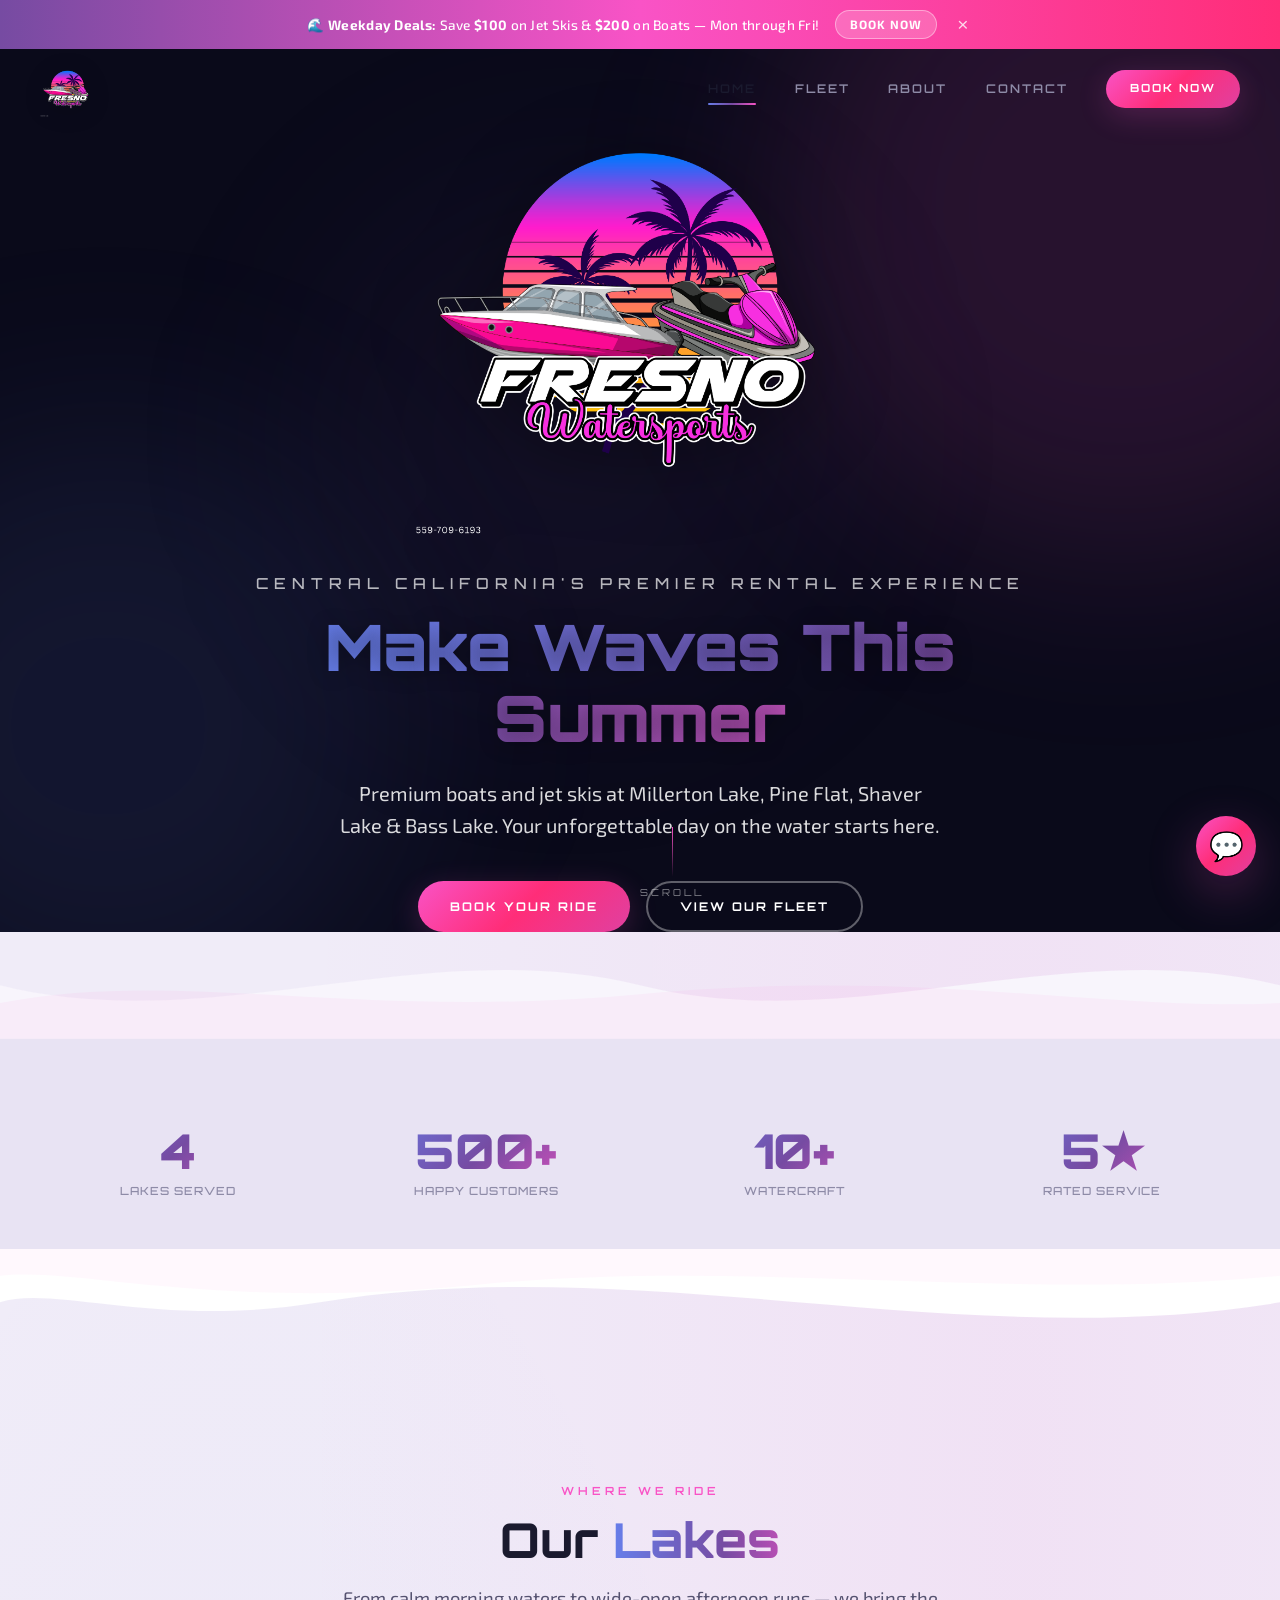
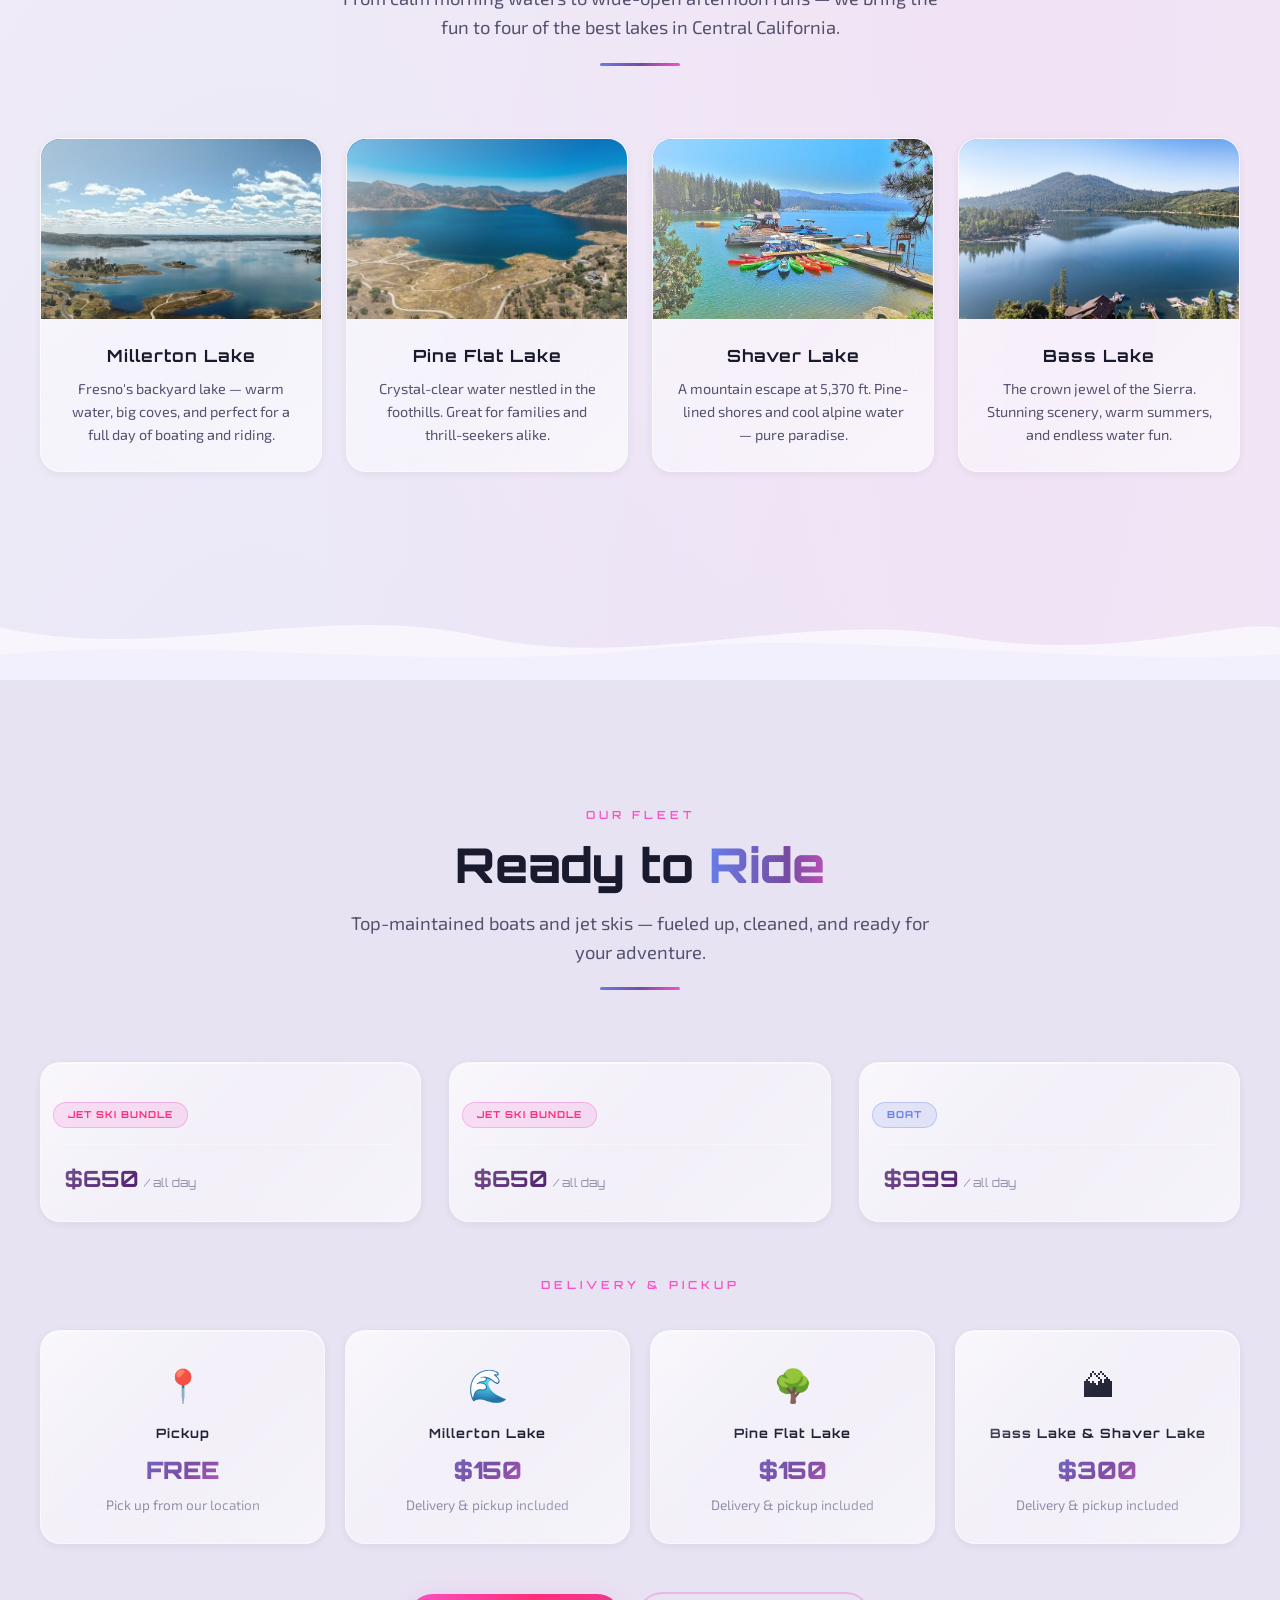
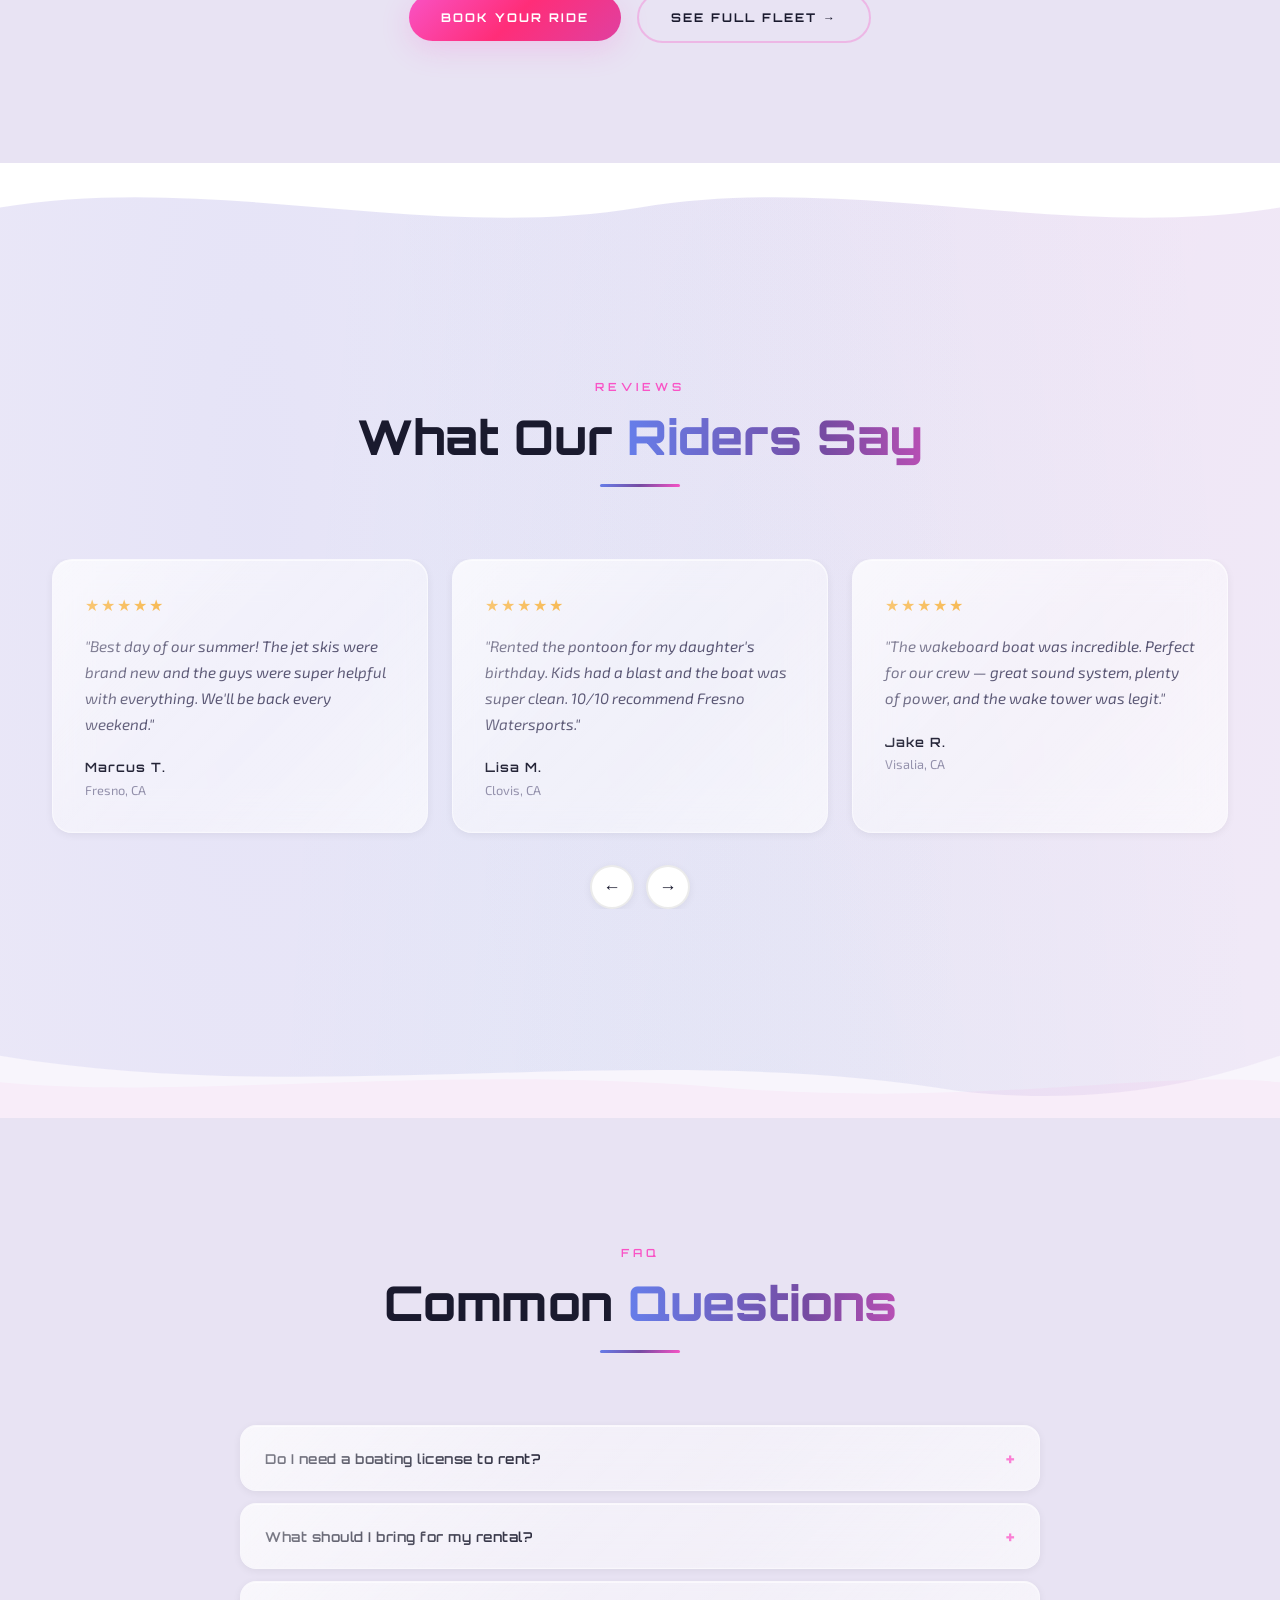
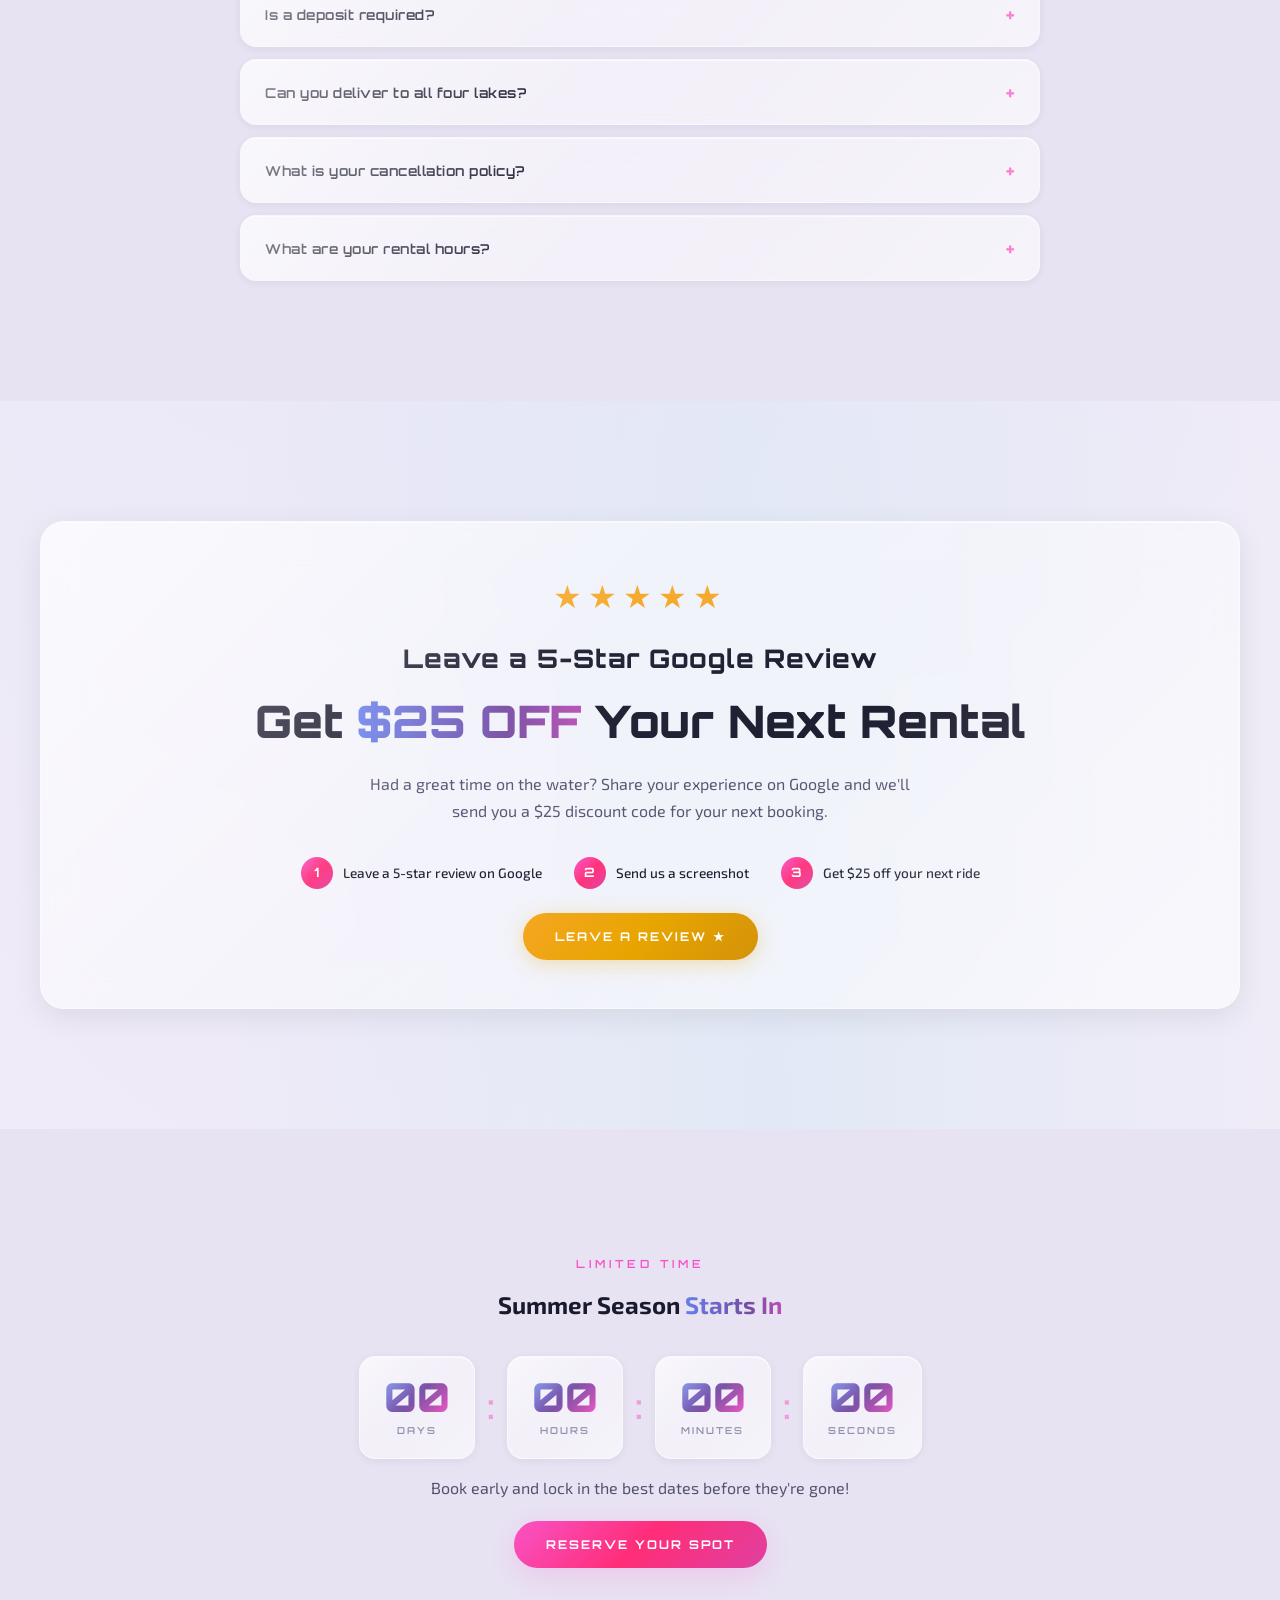
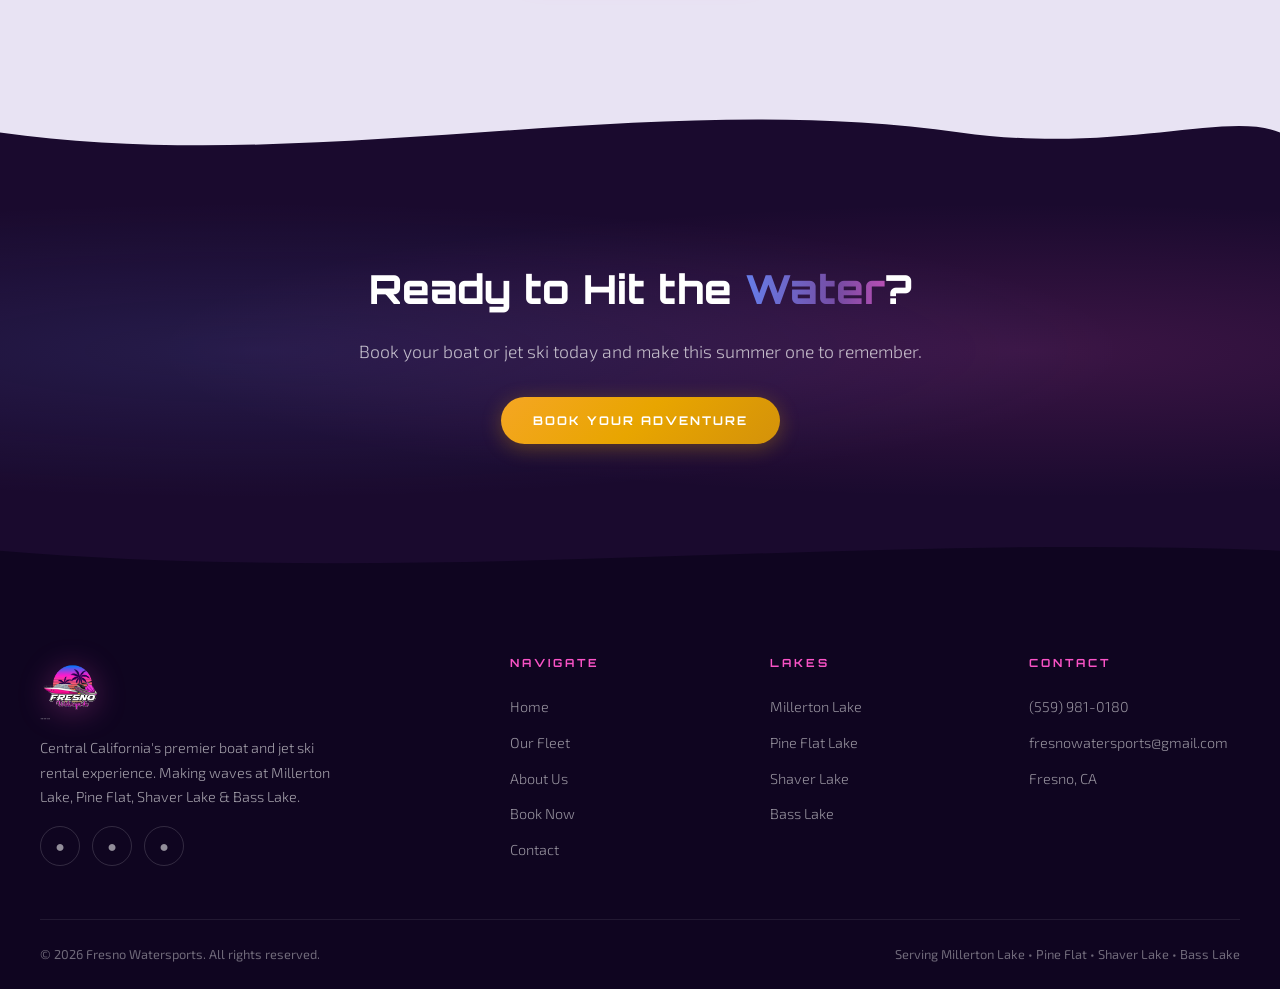
==== commit 0e868776: "Replace Booqable with Peek Pro booking widget across all pages Co-Authored-By: Claude Opus 4.6 <nore" ====
--- a/index.html
+++ b/index.html
@@ -100,6 +100,21 @@
   }
   </script>
 
+  <script type="text/javascript">
+    (function(config) {
+      window._peekConfig = config || {};
+      var idPrefix = 'peek-book-button';
+      var id = idPrefix+'-js'; if (document.getElementById(id)) return;
+      var head = document.getElementsByTagName('head')[0];
+      var el = document.createElement('script'); el.id = id;
+      var date = new Date; var stamp = date.getMonth()+"-"+date.getDate();
+      var basePath = "https://js.peek.com";
+      el.src = basePath + "/widget_button.js?ts="+stamp;
+      head.appendChild(el); id = idPrefix+'-css'; el = document.createElement('link'); el.id = id;
+      el.href = basePath + "/widget_button.css?ts="+stamp;
+      el.rel="stylesheet"; el.type="text/css"; head.appendChild(el);
+    })({key: 'a79ee083-26d3-4d66-bed6-1cc642fbab2b'});
+  </script>
 </head>
 <body>
 
@@ -281,39 +296,33 @@
       </div>
 
       <div class="bundle-grid reveal">
-        <div class="booqable-embed bundle-card">
+        <div class="bundle-card">
           <span class="fleet-card-badge badge-jetski" style="position:relative;display:inline-block;margin-bottom:12px;">Jet Ski Bundle</span>
-          <div class="booqable-product" data-id="2-jetski-bundle-2025-kawasaki-160-stx"></div>
           <div class="fleet-card-pricing" style="margin-top:16px;">
             <div class="price">
               <span class="price-amount">$650</span>
               <span class="price-period"> / all day</span>
             </div>
-            <div class="booqable-product-button" data-id="2-jetski-bundle-2025-kawasaki-160-stx"></div>
-          </div>
-        </div>
-
-        <div class="booqable-embed bundle-card">
+          </div>
+        </div>
+
+        <div class="bundle-card">
           <span class="fleet-card-badge badge-jetski" style="position:relative;display:inline-block;margin-bottom:12px;">Jet Ski Bundle</span>
-          <div class="booqable-product" data-id="2-jetski-bundle"></div>
           <div class="fleet-card-pricing" style="margin-top:16px;">
             <div class="price">
               <span class="price-amount">$650</span>
               <span class="price-period"> / all day</span>
             </div>
-            <div class="booqable-product-button" data-id="2-jetski-bundle"></div>
-          </div>
-        </div>
-
-        <div class="booqable-embed bundle-card">
+          </div>
+        </div>
+
+        <div class="bundle-card">
           <span class="fleet-card-badge badge-boat" style="position:relative;display:inline-block;margin-bottom:12px;">Boat</span>
-          <div class="booqable-product" data-id="bayliner-element-e21-2026"></div>
           <div class="fleet-card-pricing" style="margin-top:16px;">
             <div class="price">
               <span class="price-amount">$999</span>
               <span class="price-period"> / all day</span>
             </div>
-            <div class="booqable-product-button" data-id="bayliner-element-e21-2026"></div>
           </div>
         </div>
       </div>
@@ -685,7 +694,6 @@
     </div>
   </div>
 
-  <script src="https://1c2677b3-d785-43d2-92d8-ee8fffdf70da.assets.booqable.com/v2/booqable.js"></script>
   <script src="js/main.js"></script>
 </body>
 </html>
--- a/css/style.css
+++ b/css/style.css
@@ -1594,26 +1594,6 @@
   line-height: 1.8;
   font-weight: 400;
 }
-.booqable-embed {
-  background: var(--bg-card);
-  border: var(--glass-border);
-  border-radius: 20px;
-  padding: 40px;
-  min-height: 300px;
-  position: relative;
-  backdrop-filter: blur(var(--glass-blur));
-  -webkit-backdrop-filter: blur(var(--glass-blur));
-  box-shadow: var(--shadow-sm), var(--glass-highlight);
-}
-.booqable-embed::before {
-  content: '';
-  position: absolute;
-  inset: 0;
-  border-radius: 20px;
-  background: var(--glass-sheen);
-  pointer-events: none;
-}
-
 /* Bundle Grid */
 .bundle-grid {
   display: grid;
@@ -1621,9 +1601,24 @@
   gap: 28px;
 }
 .bundle-card {
+  background: var(--bg-card);
+  border: var(--glass-border);
+  border-radius: 20px;
+  padding: 24px;
   min-height: auto;
-  padding: 24px;
+  position: relative;
+  backdrop-filter: blur(var(--glass-blur));
+  -webkit-backdrop-filter: blur(var(--glass-blur));
+  box-shadow: var(--shadow-sm), var(--glass-highlight);
   transition: all 0.5s var(--ease-out-expo);
+}
+.bundle-card::before {
+  content: '';
+  position: absolute;
+  inset: 0;
+  border-radius: 20px;
+  background: var(--glass-sheen);
+  pointer-events: none;
 }
 .bundle-card:hover {
   transform: translateY(-6px);
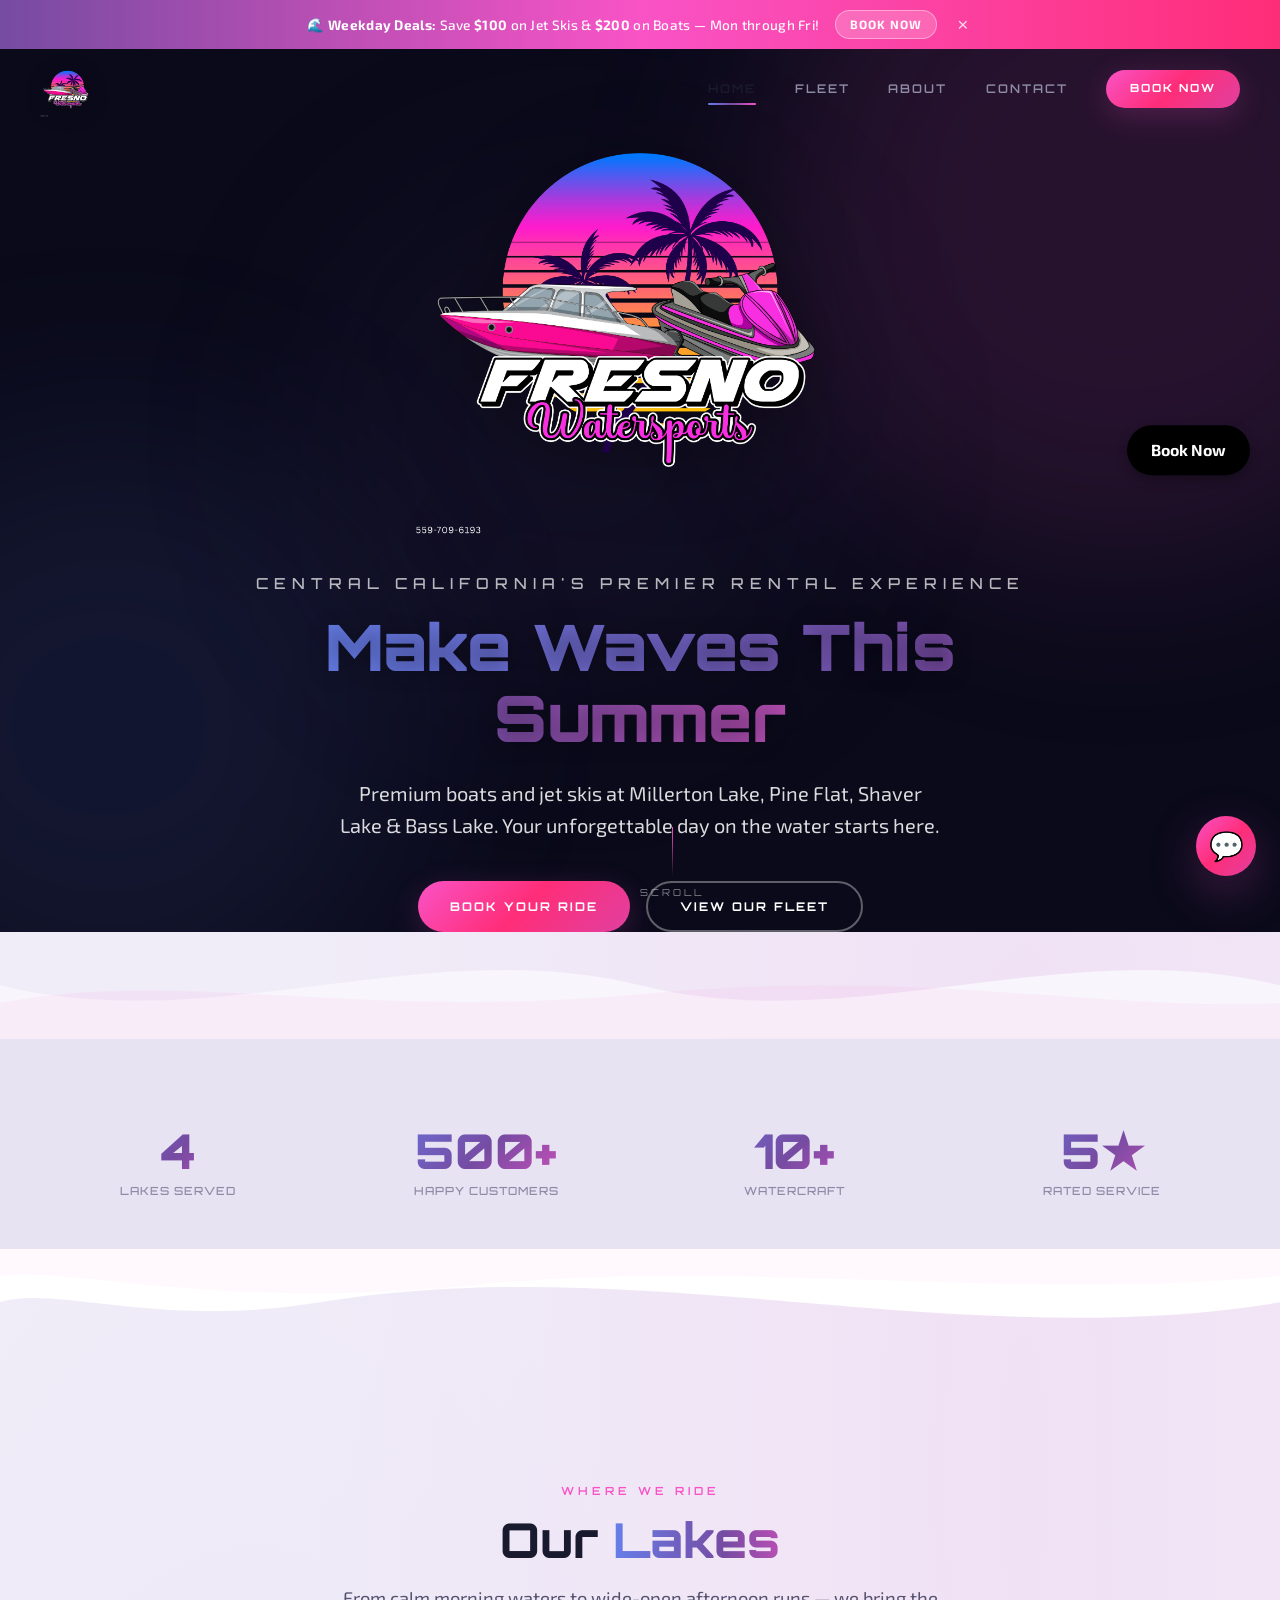
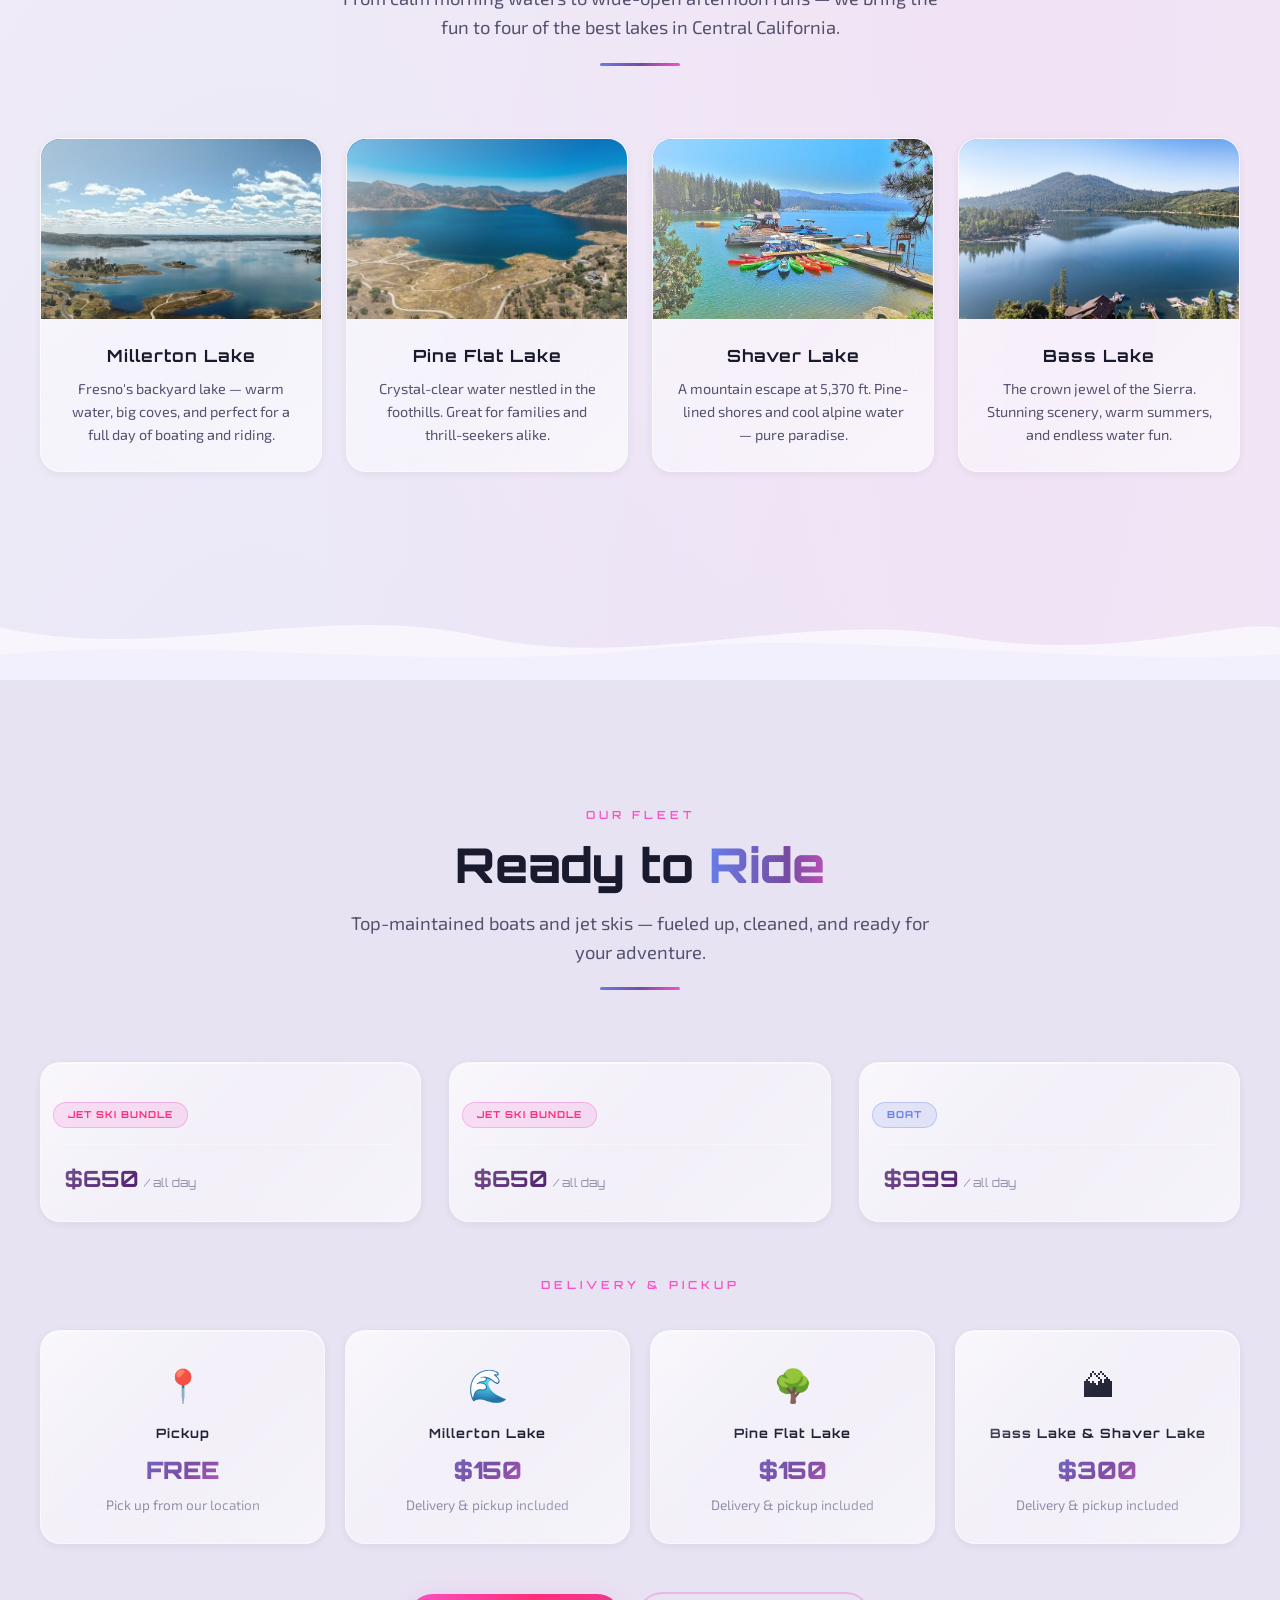
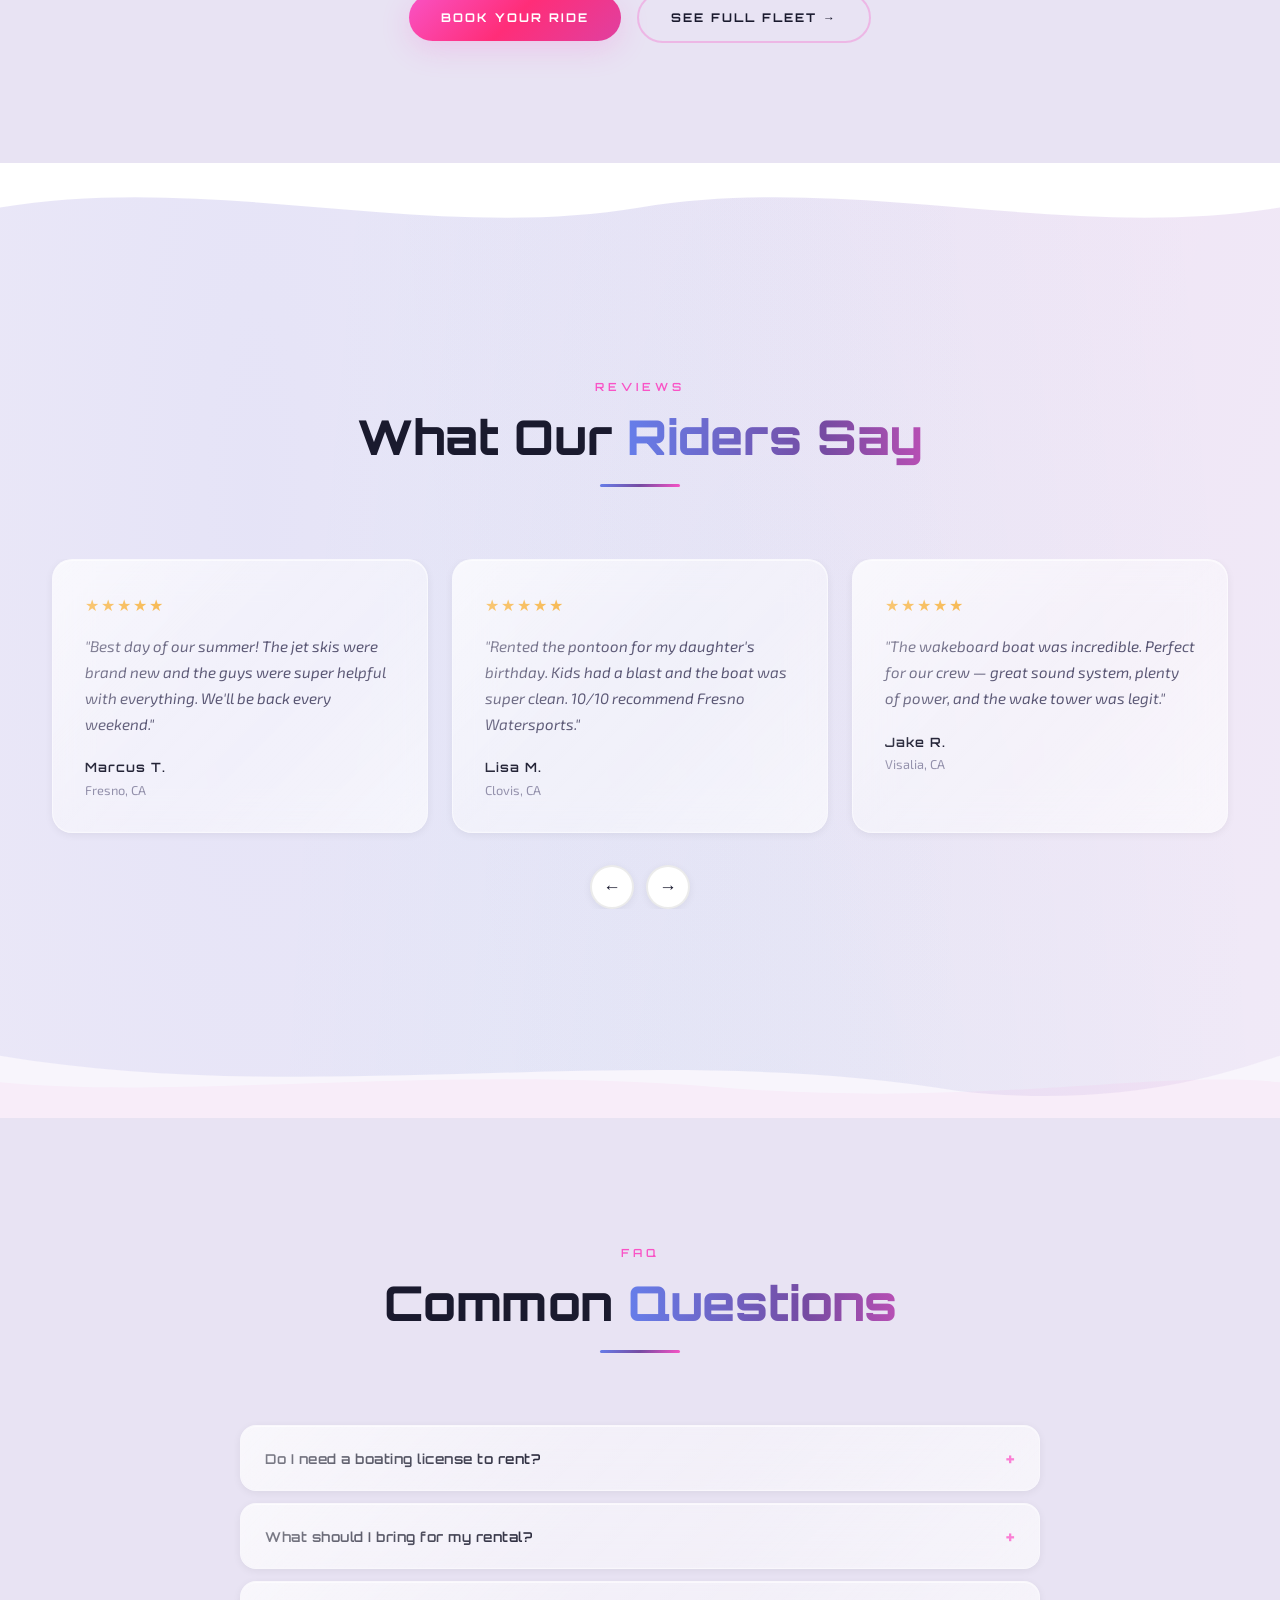
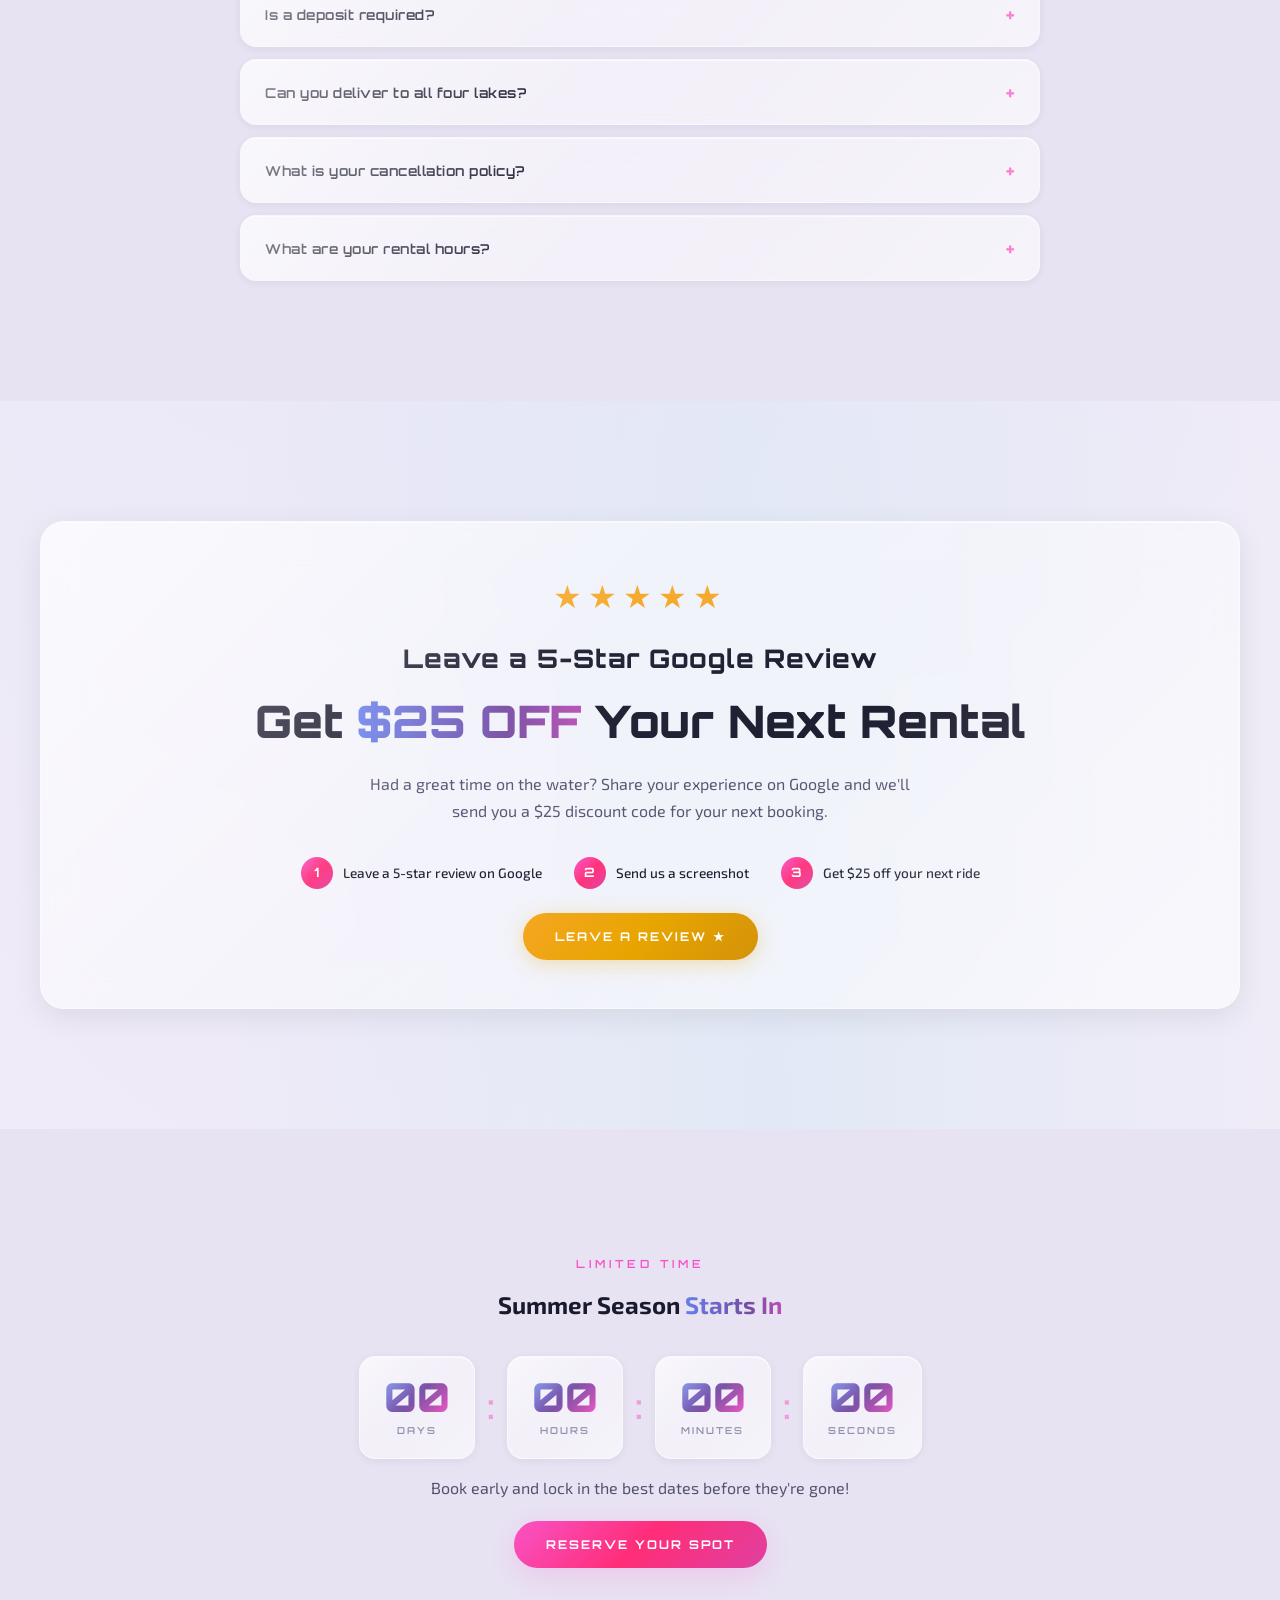
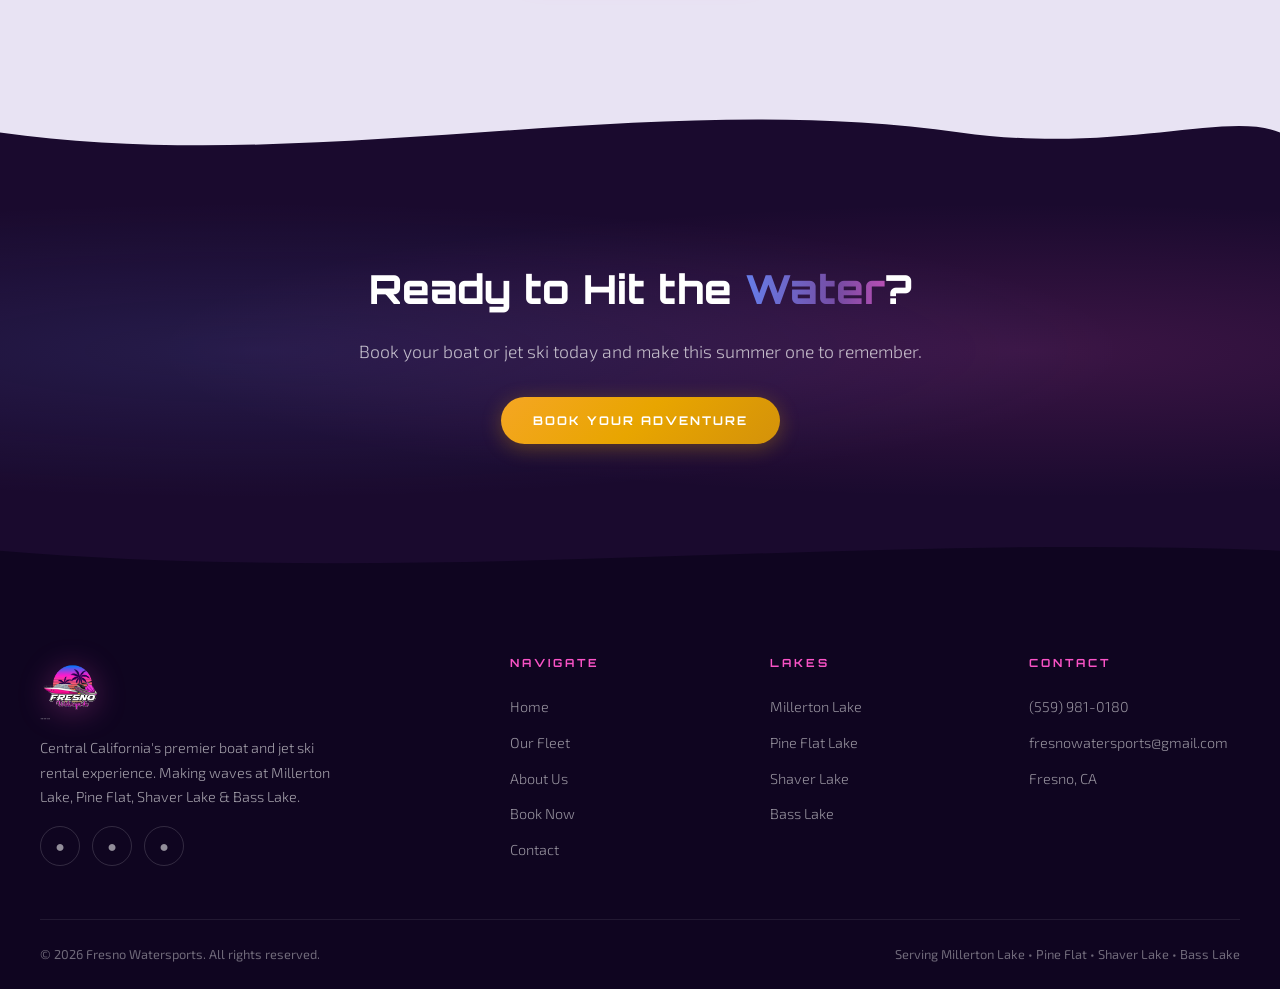
==== commit 0385651f: "Add Peek Pro booking widgets and floating book button - Updated Peek script to widget.js across all " ====
--- a/index.html
+++ b/index.html
@@ -100,20 +100,19 @@
   }
   </script>
 
-  <script type="text/javascript">
-    (function(config) {
+  <script>
+    (function(config){
       window._peekConfig = config || {};
-      var idPrefix = 'peek-book-button';
-      var id = idPrefix+'-js'; if (document.getElementById(id)) return;
-      var head = document.getElementsByTagName('head')[0];
-      var el = document.createElement('script'); el.id = id;
-      var date = new Date; var stamp = date.getMonth()+"-"+date.getDate();
-      var basePath = "https://js.peek.com";
-      el.src = basePath + "/widget_button.js?ts="+stamp;
-      head.appendChild(el); id = idPrefix+'-css'; el = document.createElement('link'); el.id = id;
-      el.href = basePath + "/widget_button.css?ts="+stamp;
-      el.rel="stylesheet"; el.type="text/css"; head.appendChild(el);
-    })({key: 'a79ee083-26d3-4d66-bed6-1cc642fbab2b'});
+      var idPrefix='peek-book-button';
+      var id=idPrefix+'-js';
+      if(document.getElementById(id)) return;
+      var head=document.getElementsByTagName('head')[0];
+      var script=document.createElement('script');
+      script.type='text/javascript';
+      script.id=id;
+      script.src='https://js.peek.com/widget.js';
+      head.appendChild(script);
+    })({});
   </script>
 </head>
 <body>
@@ -694,6 +693,11 @@
     </div>
   </div>
 
+  <!-- Peek Floating Button -->
+  <div class="peek-floating-button">
+    <a href="https://book.peek.com/s/a79ee083-26d3-4d66-bed6-1cc642fbab2b/D0r3b" target="_blank" rel="noopener noreferrer">Book Now</a>
+  </div>
+
   <script src="js/main.js"></script>
 </body>
 </html>
--- a/css/style.css
+++ b/css/style.css
@@ -2348,3 +2348,44 @@
     grid-template-columns: 1fr;
   }
 }
+
+/* --- Peek Floating Button --- */
+.peek-floating-button {
+  position: fixed;
+  right: 30px;
+  z-index: 9999;
+  animation: peekSlideIn 0.5s ease-out;
+  top: 50%;
+  transform: translateY(-50%);
+}
+@keyframes peekSlideIn {
+  from { opacity: 0; transform: translateY(-50%) translateX(20px); }
+  to { opacity: 1; transform: translateY(-50%) translateX(0); }
+}
+.peek-floating-button a {
+  display: flex;
+  align-items: center;
+  justify-content: center;
+  padding: 12px 24px;
+  background: #000000;
+  color: #fff;
+  border-radius: 50px;
+  text-decoration: none;
+  font-weight: bold;
+  font-size: 16px;
+  box-shadow: 0 4px 12px rgba(0, 0, 0, 0.3);
+  transition: all 0.3s ease;
+  border: none;
+  cursor: pointer;
+}
+.peek-floating-button a:hover {
+  transform: translateY(-2px);
+  box-shadow: 0 6px 20px rgba(0, 0, 0, 0.5);
+}
+.peek-floating-button a:active {
+  transform: scale(0.95);
+}
+@media (max-width: 768px) {
+  .peek-floating-button { right: 20px; }
+  .peek-floating-button a { padding: 10px 20px; font-size: 14px; }
+}
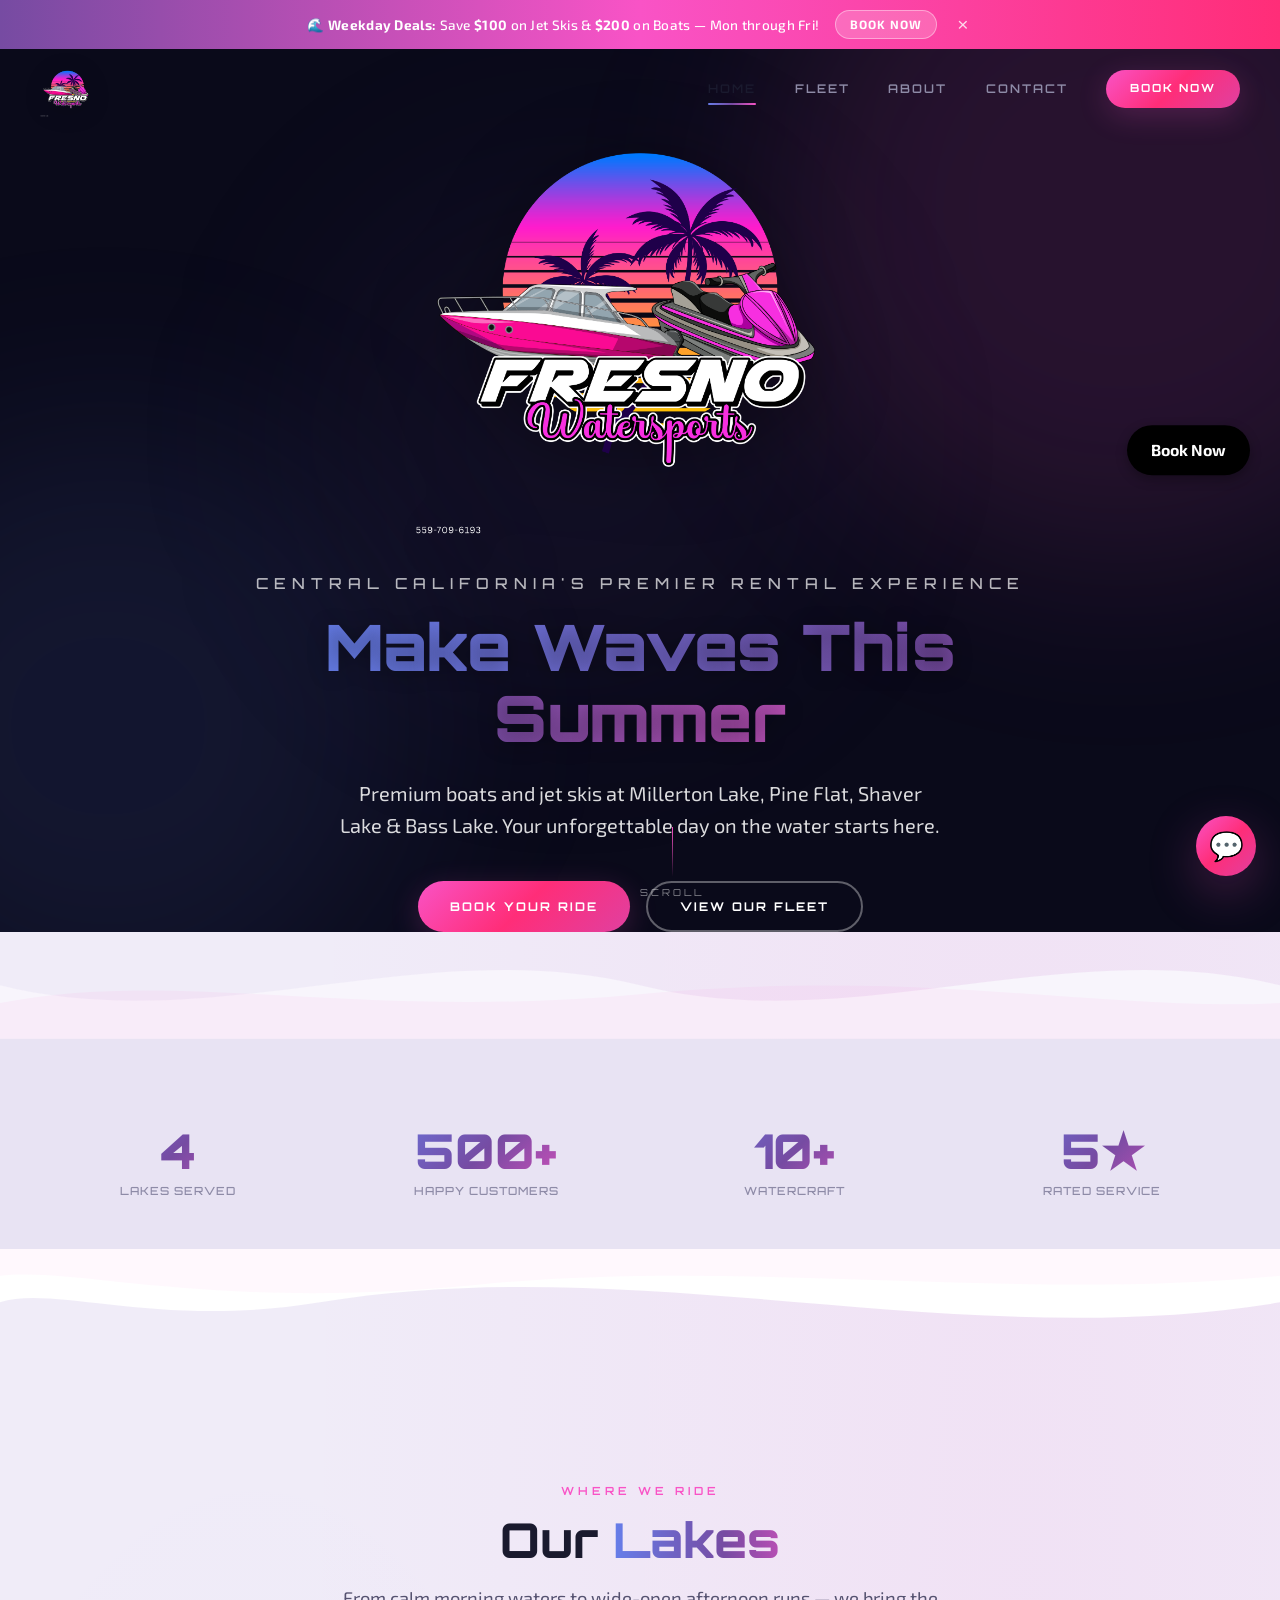
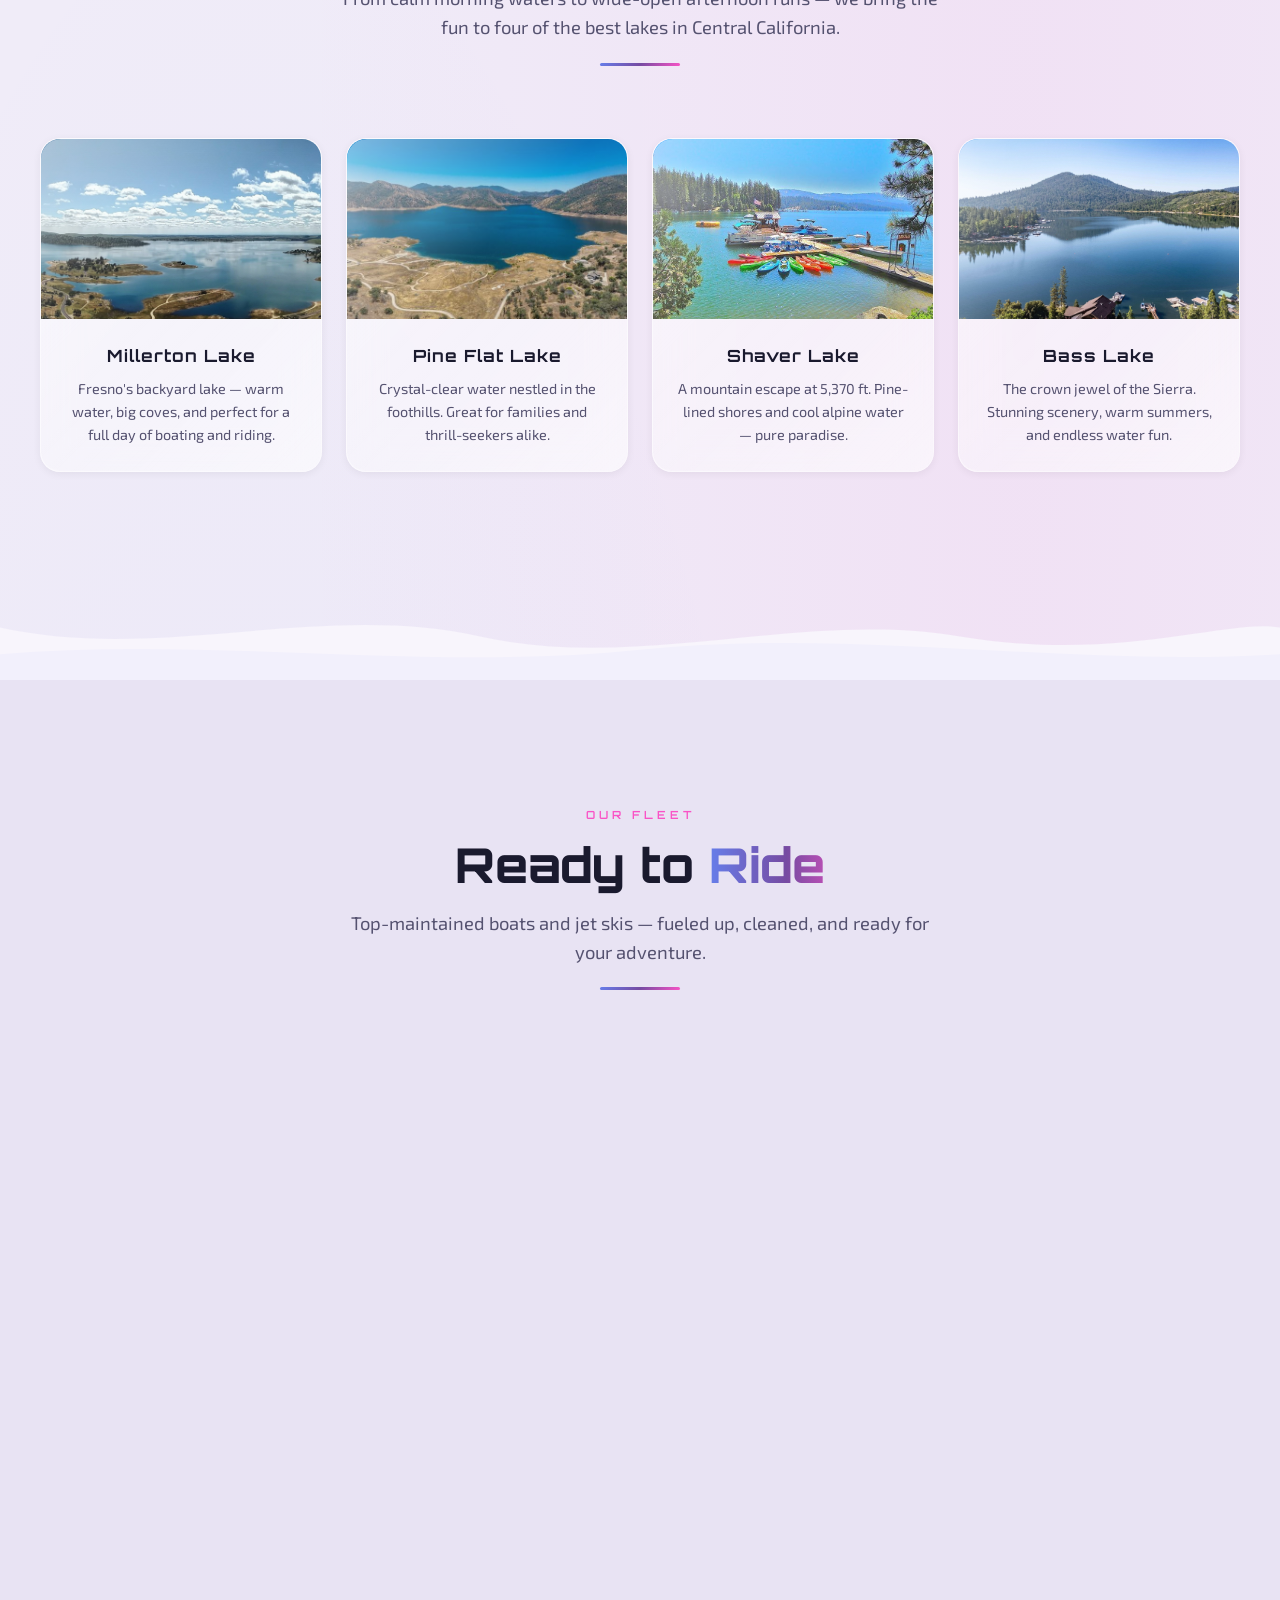
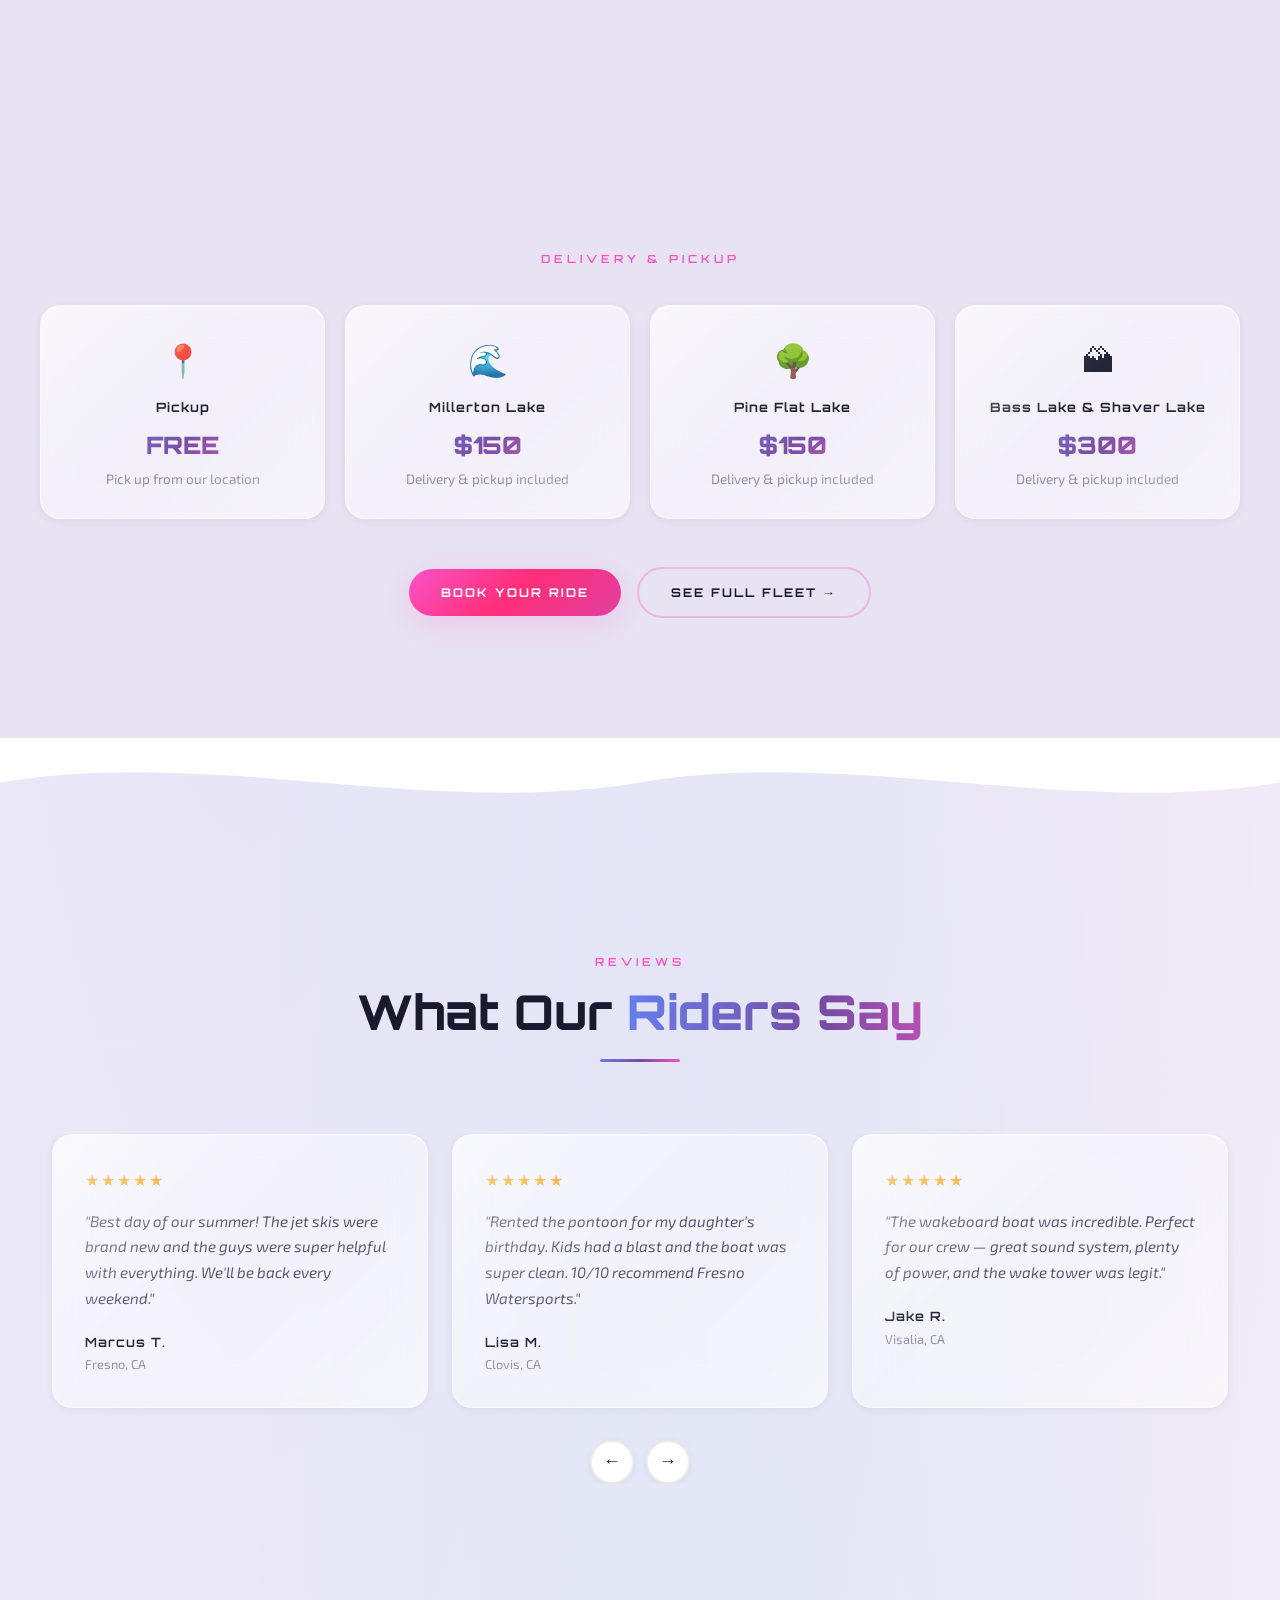
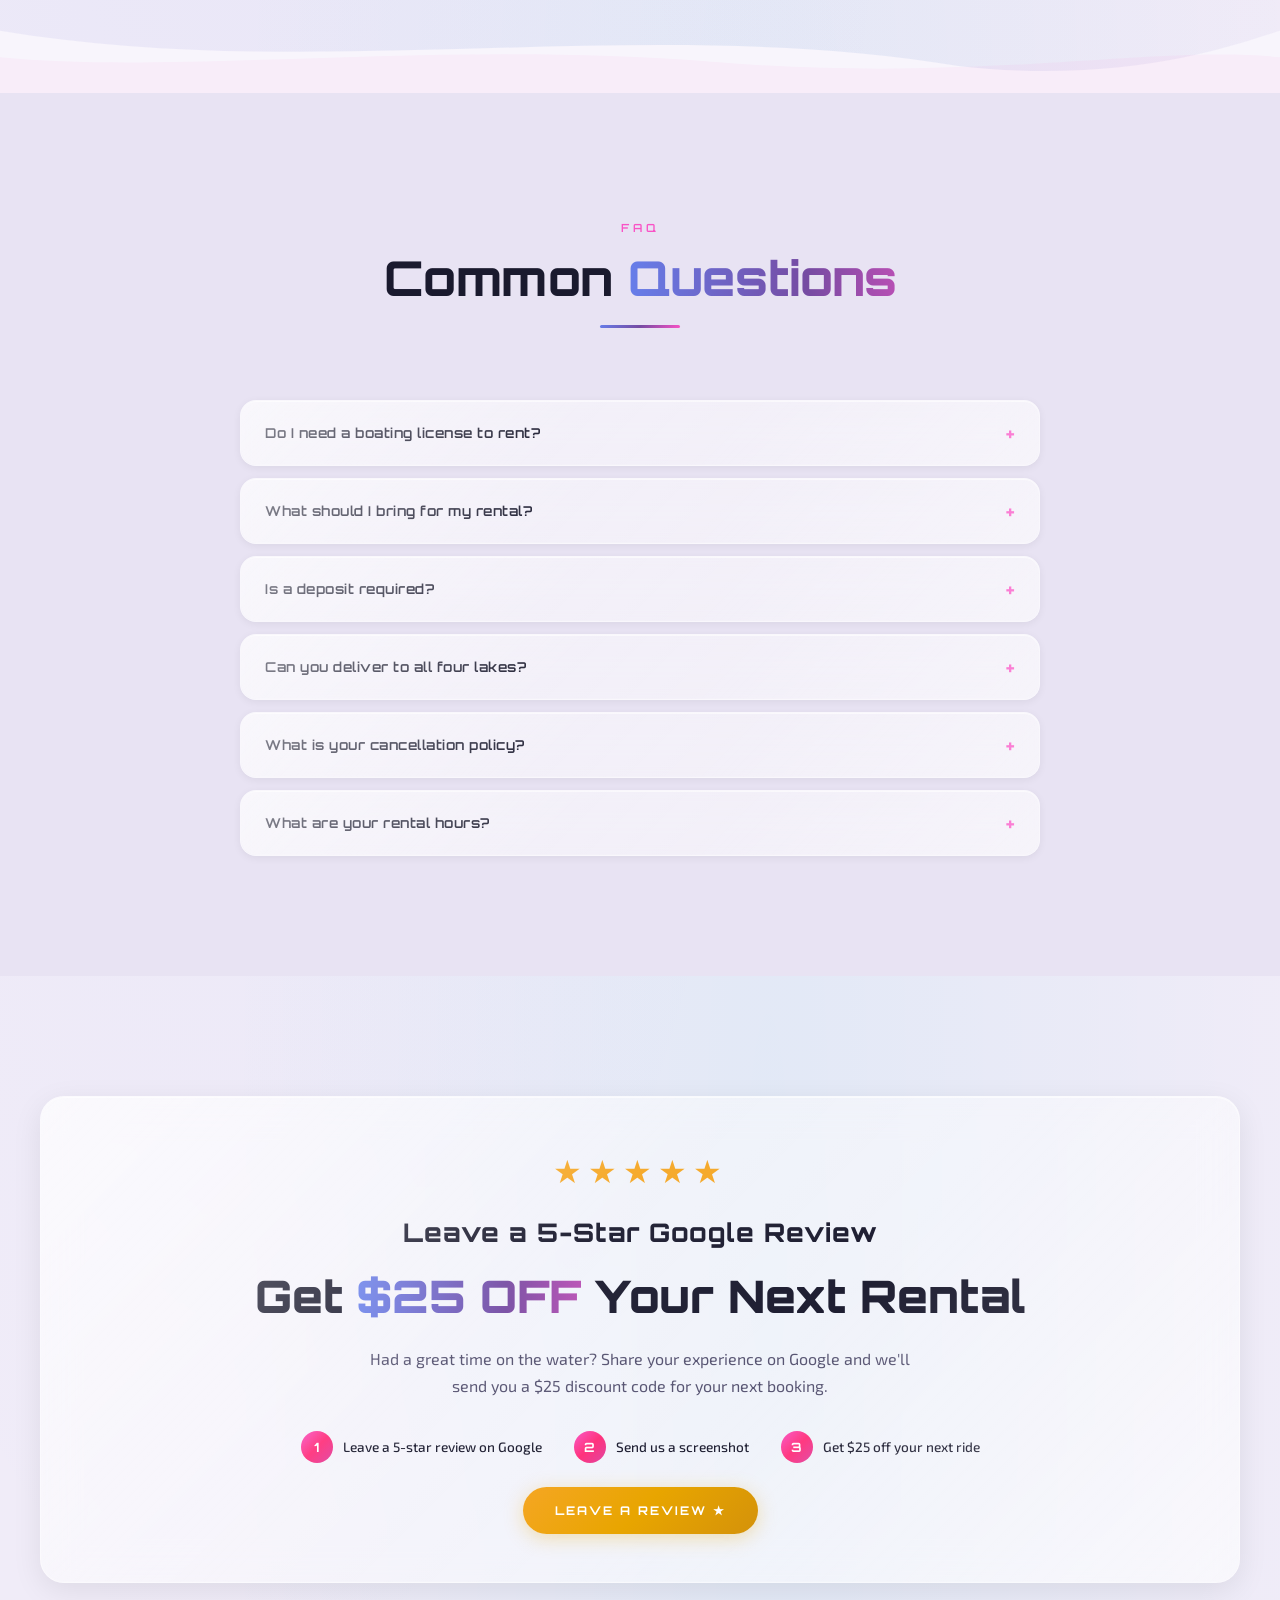
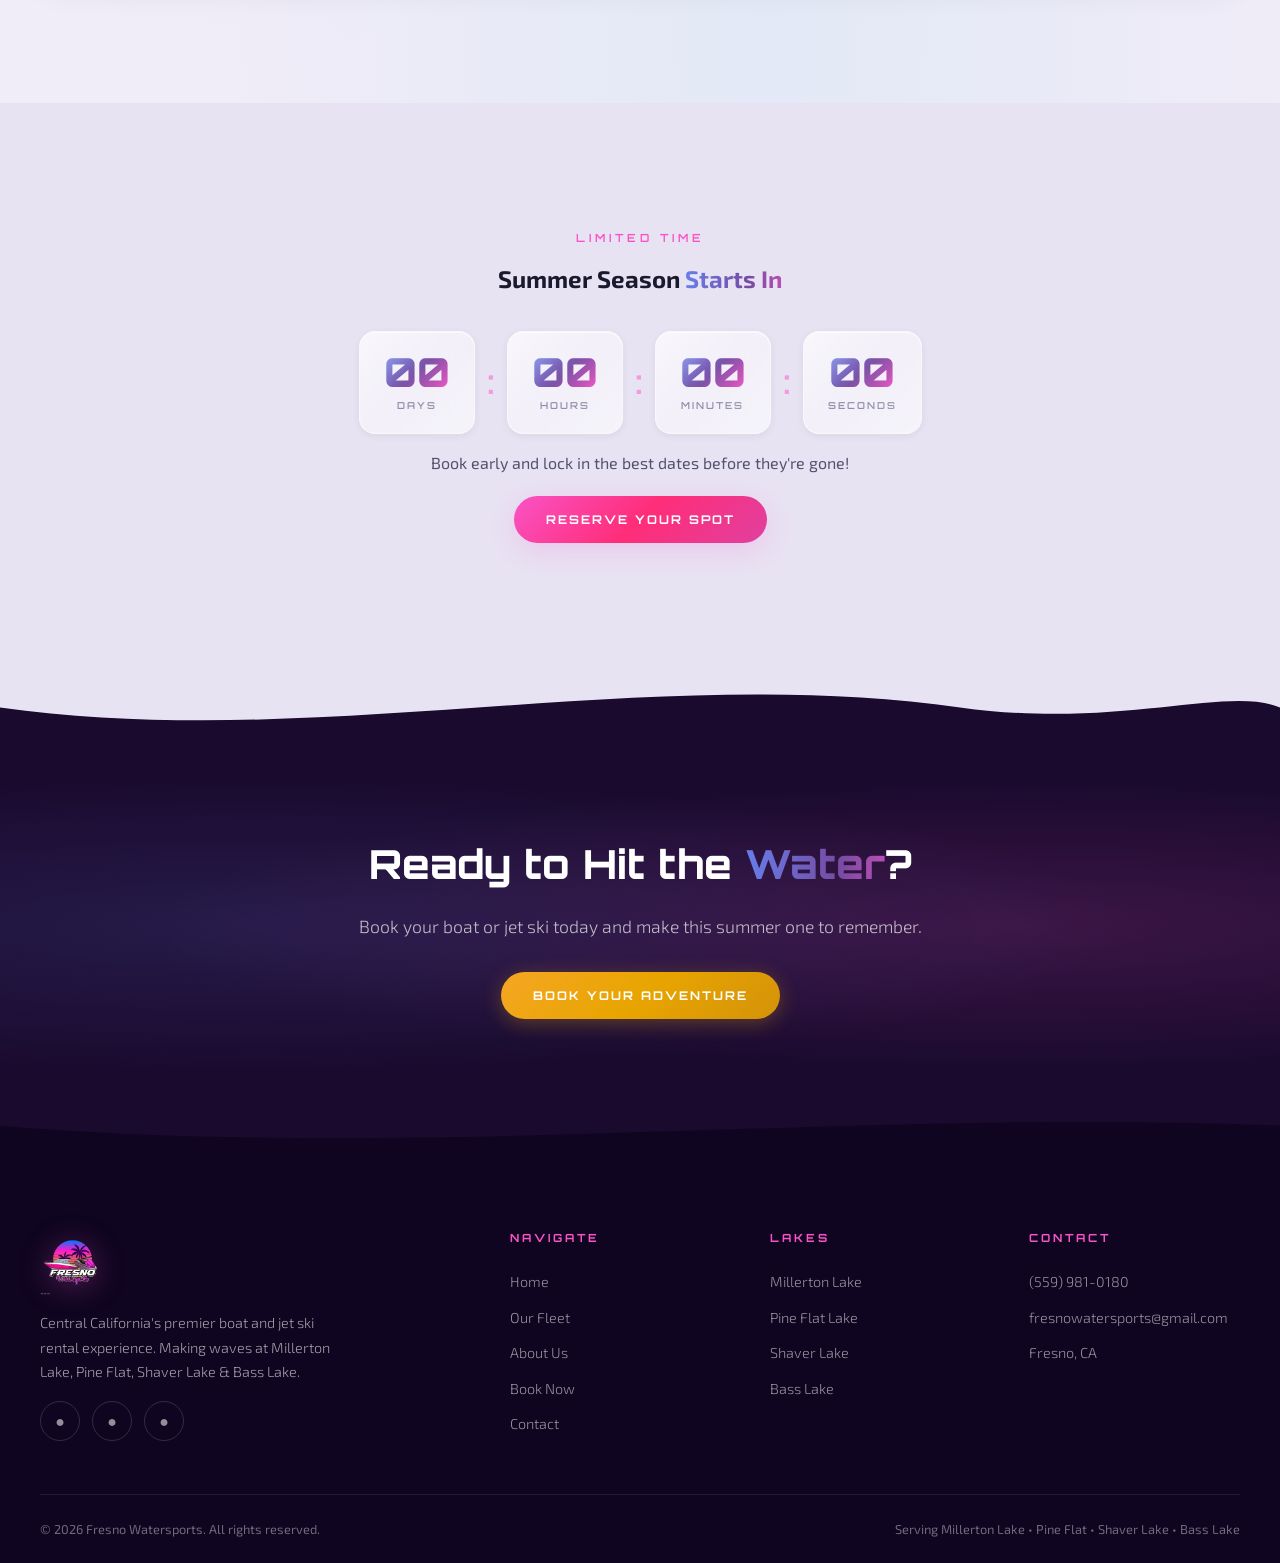
==== commit 1a658ce5: "Add all 3 Peek widgets to home and booking pages, fix sizing - Added missing Kawasaki widget (Widget" ====
--- a/index.html
+++ b/index.html
@@ -294,35 +294,31 @@
         <div class="section-divider"></div>
       </div>
 
-      <div class="bundle-grid reveal">
-        <div class="bundle-card">
-          <span class="fleet-card-badge badge-jetski" style="position:relative;display:inline-block;margin-bottom:12px;">Jet Ski Bundle</span>
-          <div class="fleet-card-pricing" style="margin-top:16px;">
-            <div class="price">
-              <span class="price-amount">$650</span>
-              <span class="price-period"> / all day</span>
-            </div>
-          </div>
-        </div>
-
-        <div class="bundle-card">
-          <span class="fleet-card-badge badge-jetski" style="position:relative;display:inline-block;margin-bottom:12px;">Jet Ski Bundle</span>
-          <div class="fleet-card-pricing" style="margin-top:16px;">
-            <div class="price">
-              <span class="price-amount">$650</span>
-              <span class="price-period"> / all day</span>
-            </div>
-          </div>
-        </div>
-
-        <div class="bundle-card">
-          <span class="fleet-card-badge badge-boat" style="position:relative;display:inline-block;margin-bottom:12px;">Boat</span>
-          <div class="fleet-card-pricing" style="margin-top:16px;">
-            <div class="price">
-              <span class="price-amount">$999</span>
-              <span class="price-period"> / all day</span>
-            </div>
-          </div>
+      <!-- Peek Booking Widgets -->
+      <div class="reveal" style="display:flex;flex-direction:column;gap:32px;">
+        <div style="width:100%;margin:0 auto;">
+          <iframe
+            src="https://book.peek.com/#/s/a79ee083-26d3-4d66-bed6-1cc642fbab2b/KRq4D"
+            style="width:100%;height:750px;border:none;border-radius:12px;"
+            allow="payment"
+            title="Peek Booking — Kawasaki Jet Ski">
+          </iframe>
+        </div>
+        <div style="width:100%;margin:0 auto;">
+          <iframe
+            src="https://book.peek.com/#/s/a79ee083-26d3-4d66-bed6-1cc642fbab2b/XWZNM"
+            style="width:100%;height:750px;border:none;border-radius:12px;"
+            allow="payment"
+            title="Peek Booking — Sea-Doo Spark">
+          </iframe>
+        </div>
+        <div style="width:100%;margin:0 auto;">
+          <iframe
+            src="https://book.peek.com/#/s/a79ee083-26d3-4d66-bed6-1cc642fbab2b/qjEgJ"
+            style="width:100%;height:750px;border:none;border-radius:12px;"
+            allow="payment"
+            title="Peek Booking — Bayliner Boat">
+          </iframe>
         </div>
       </div>
 
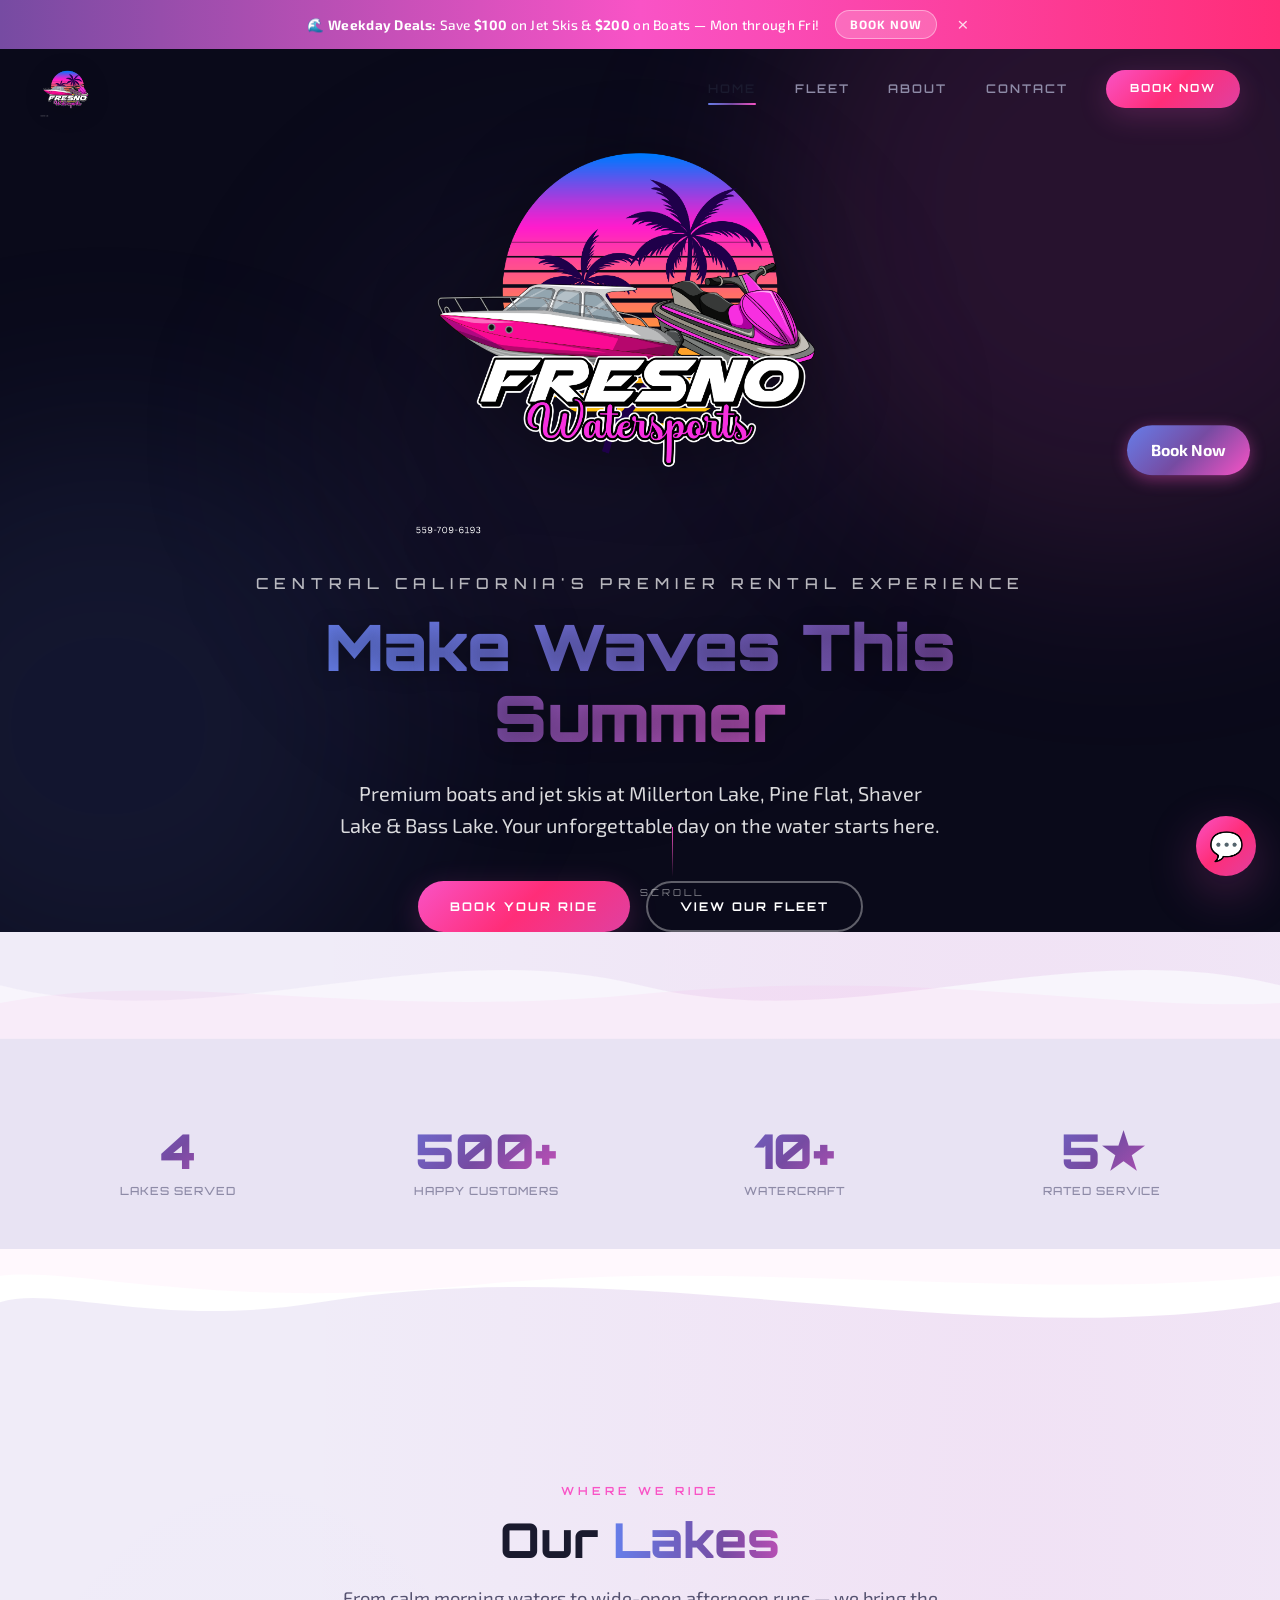
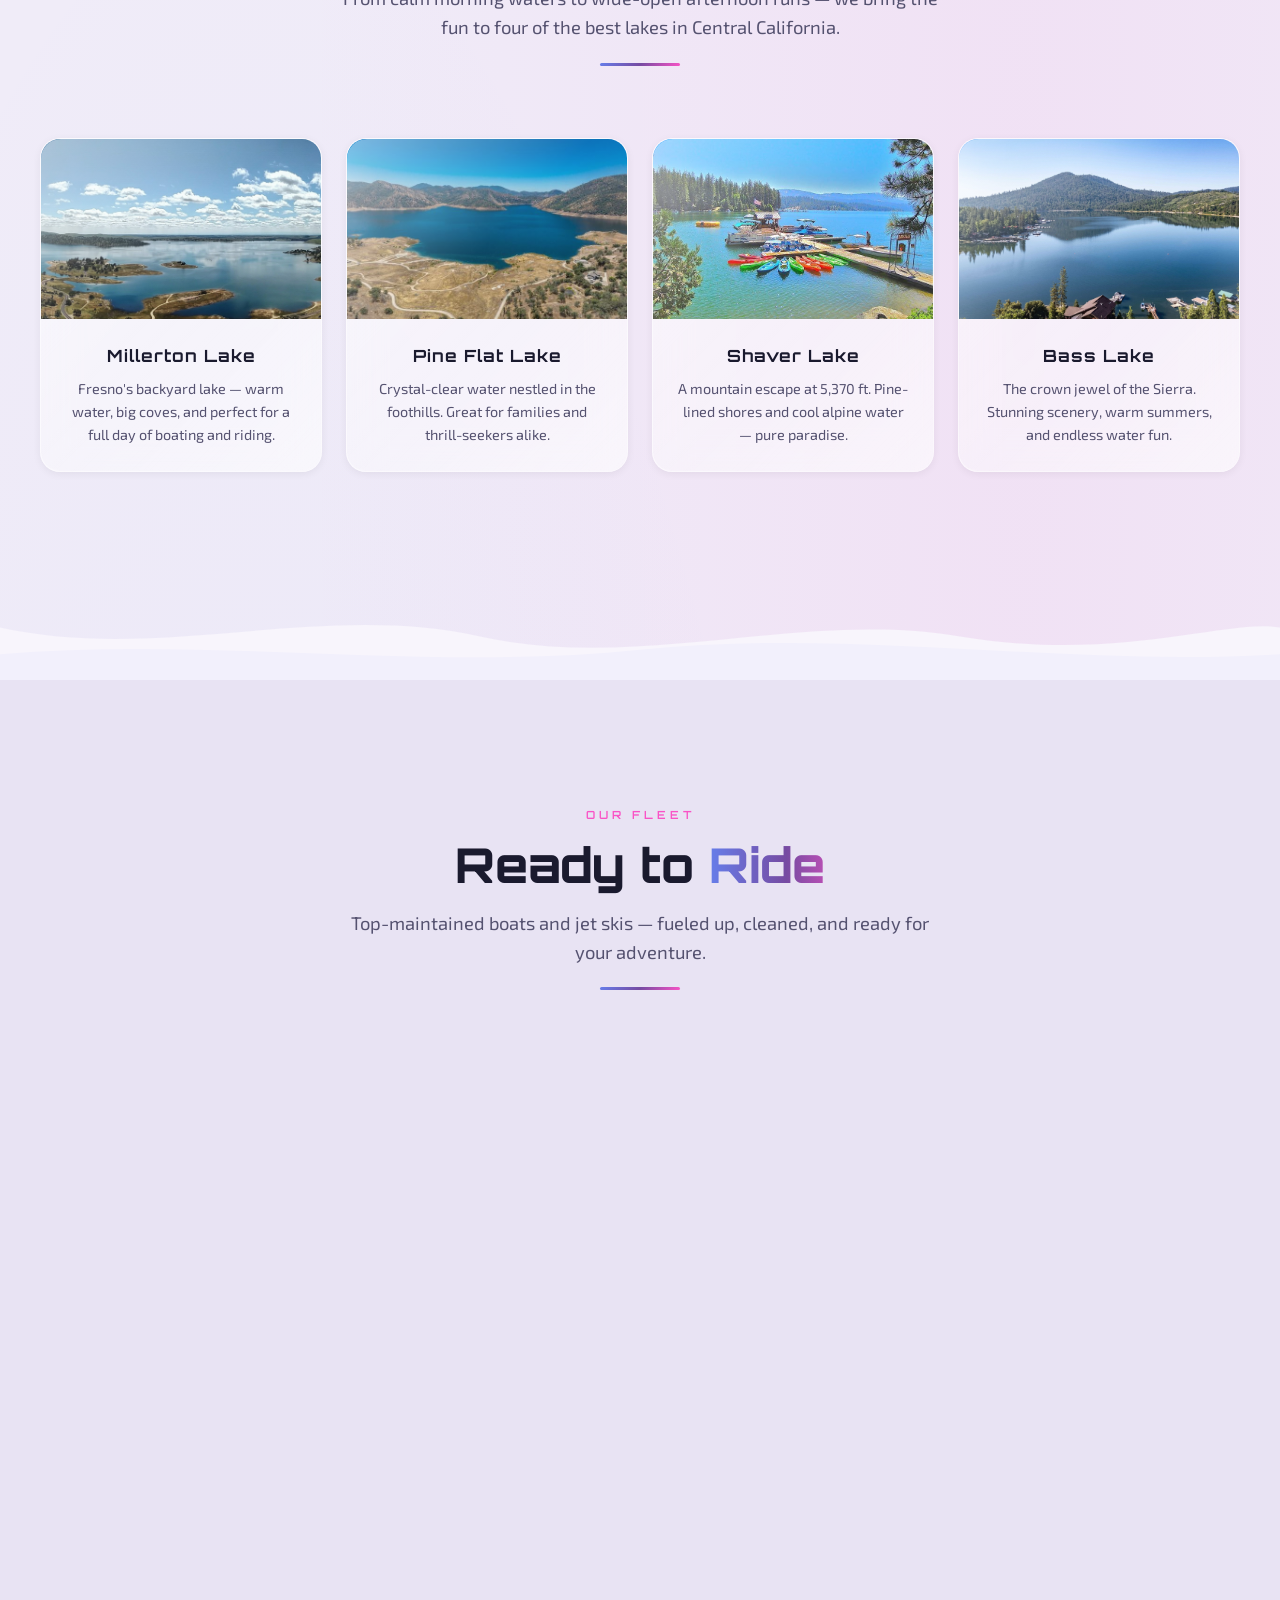
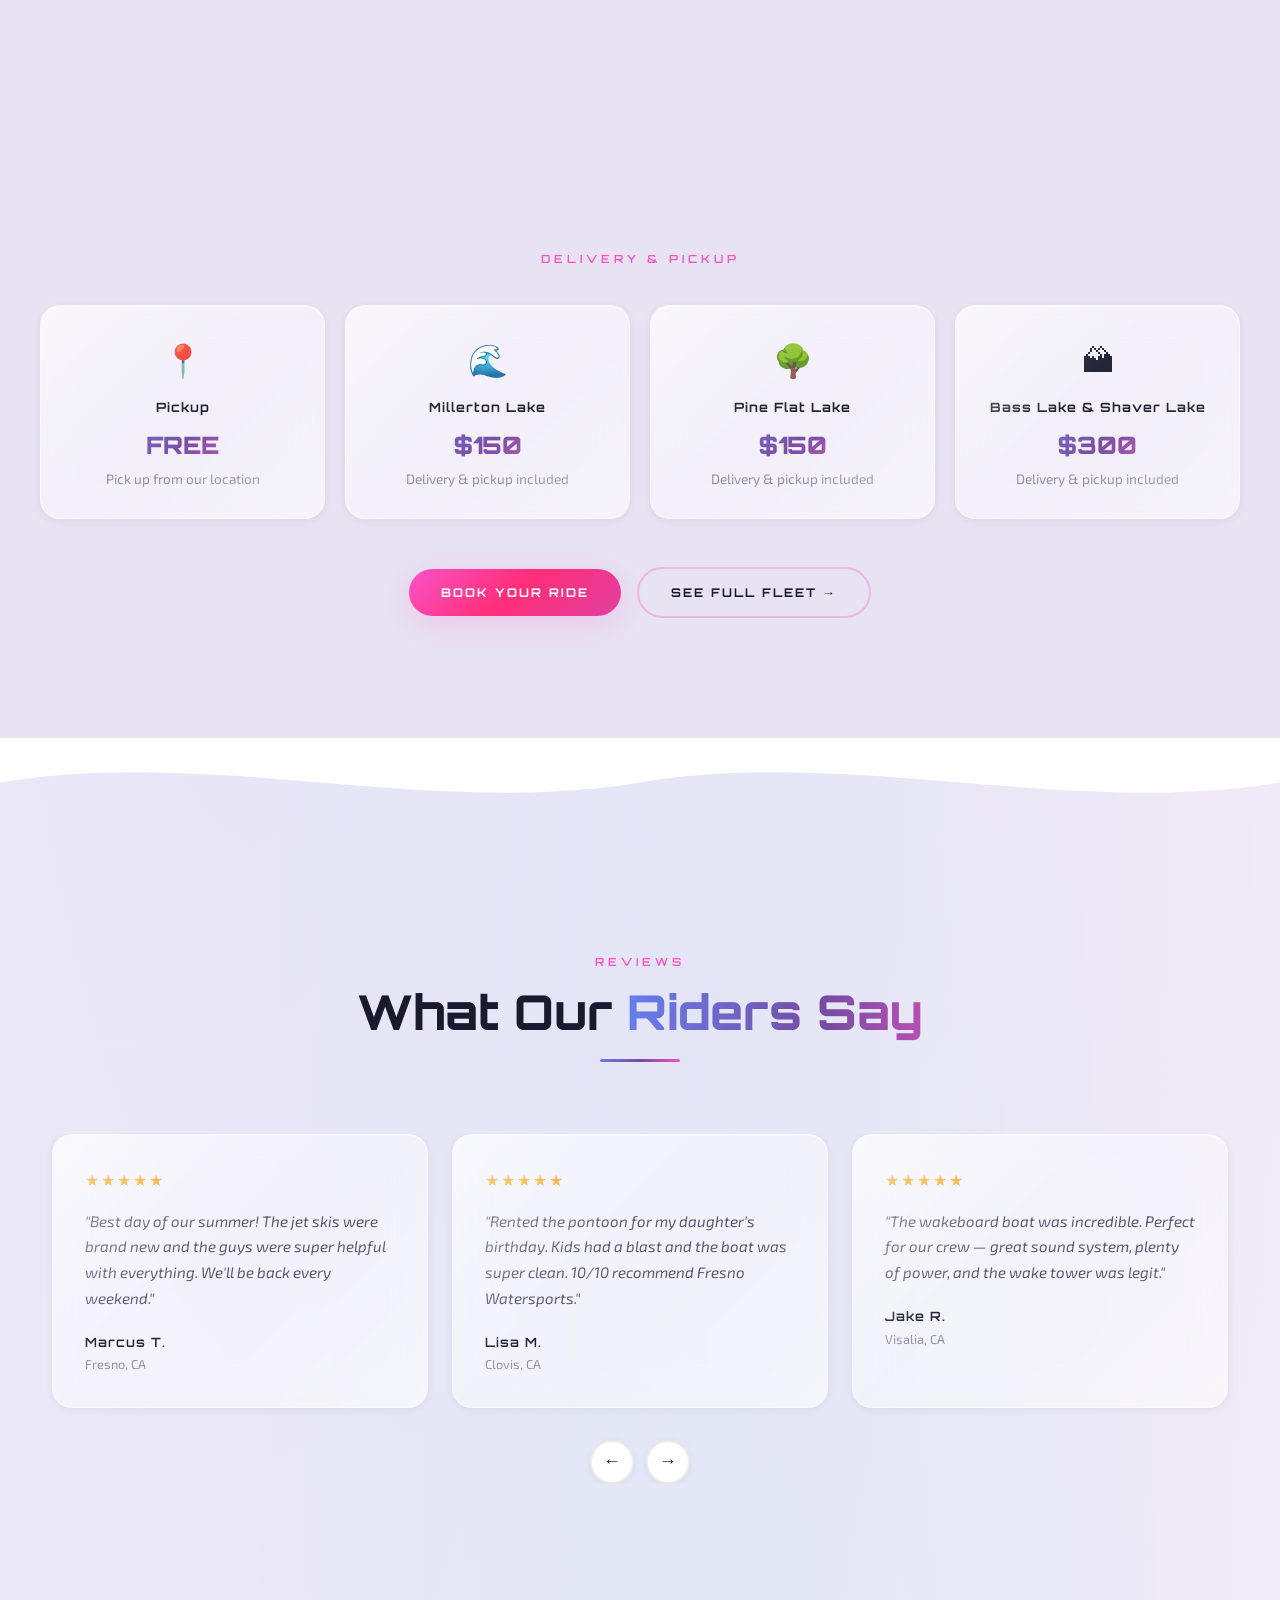
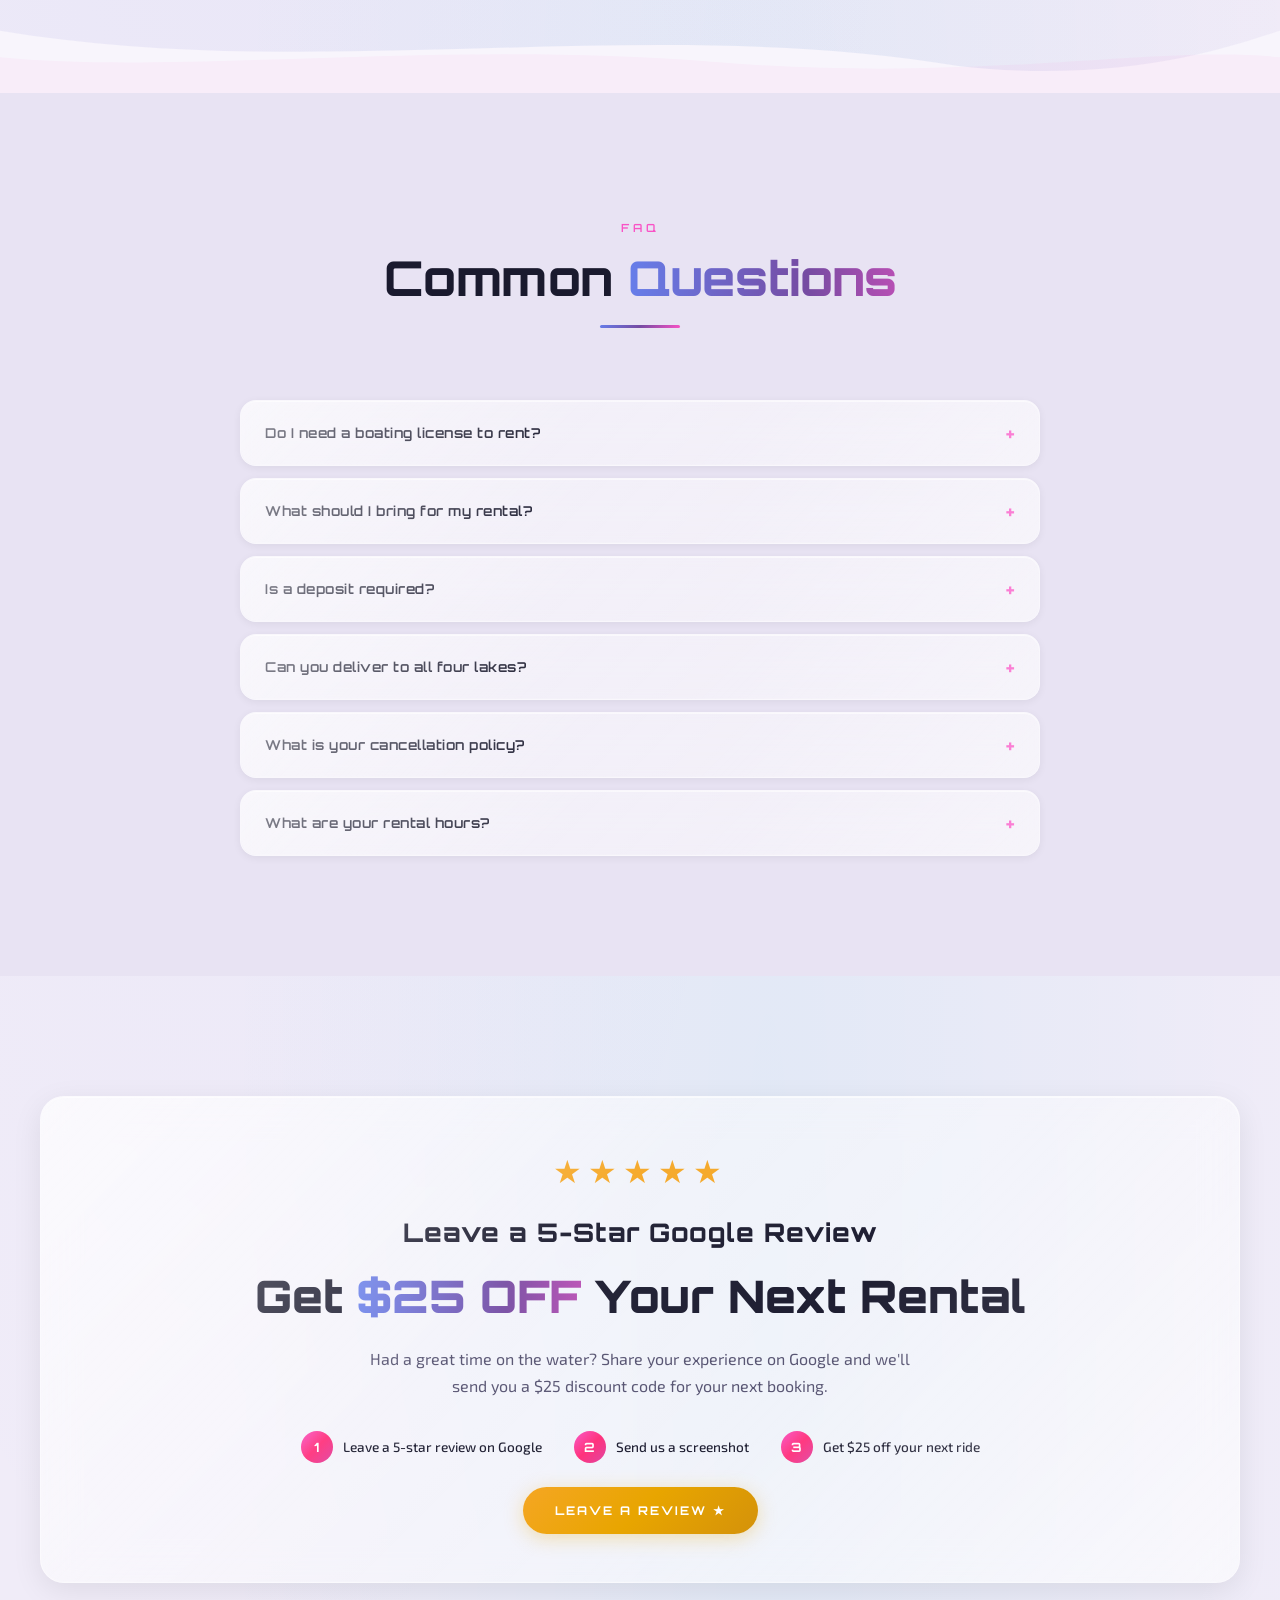
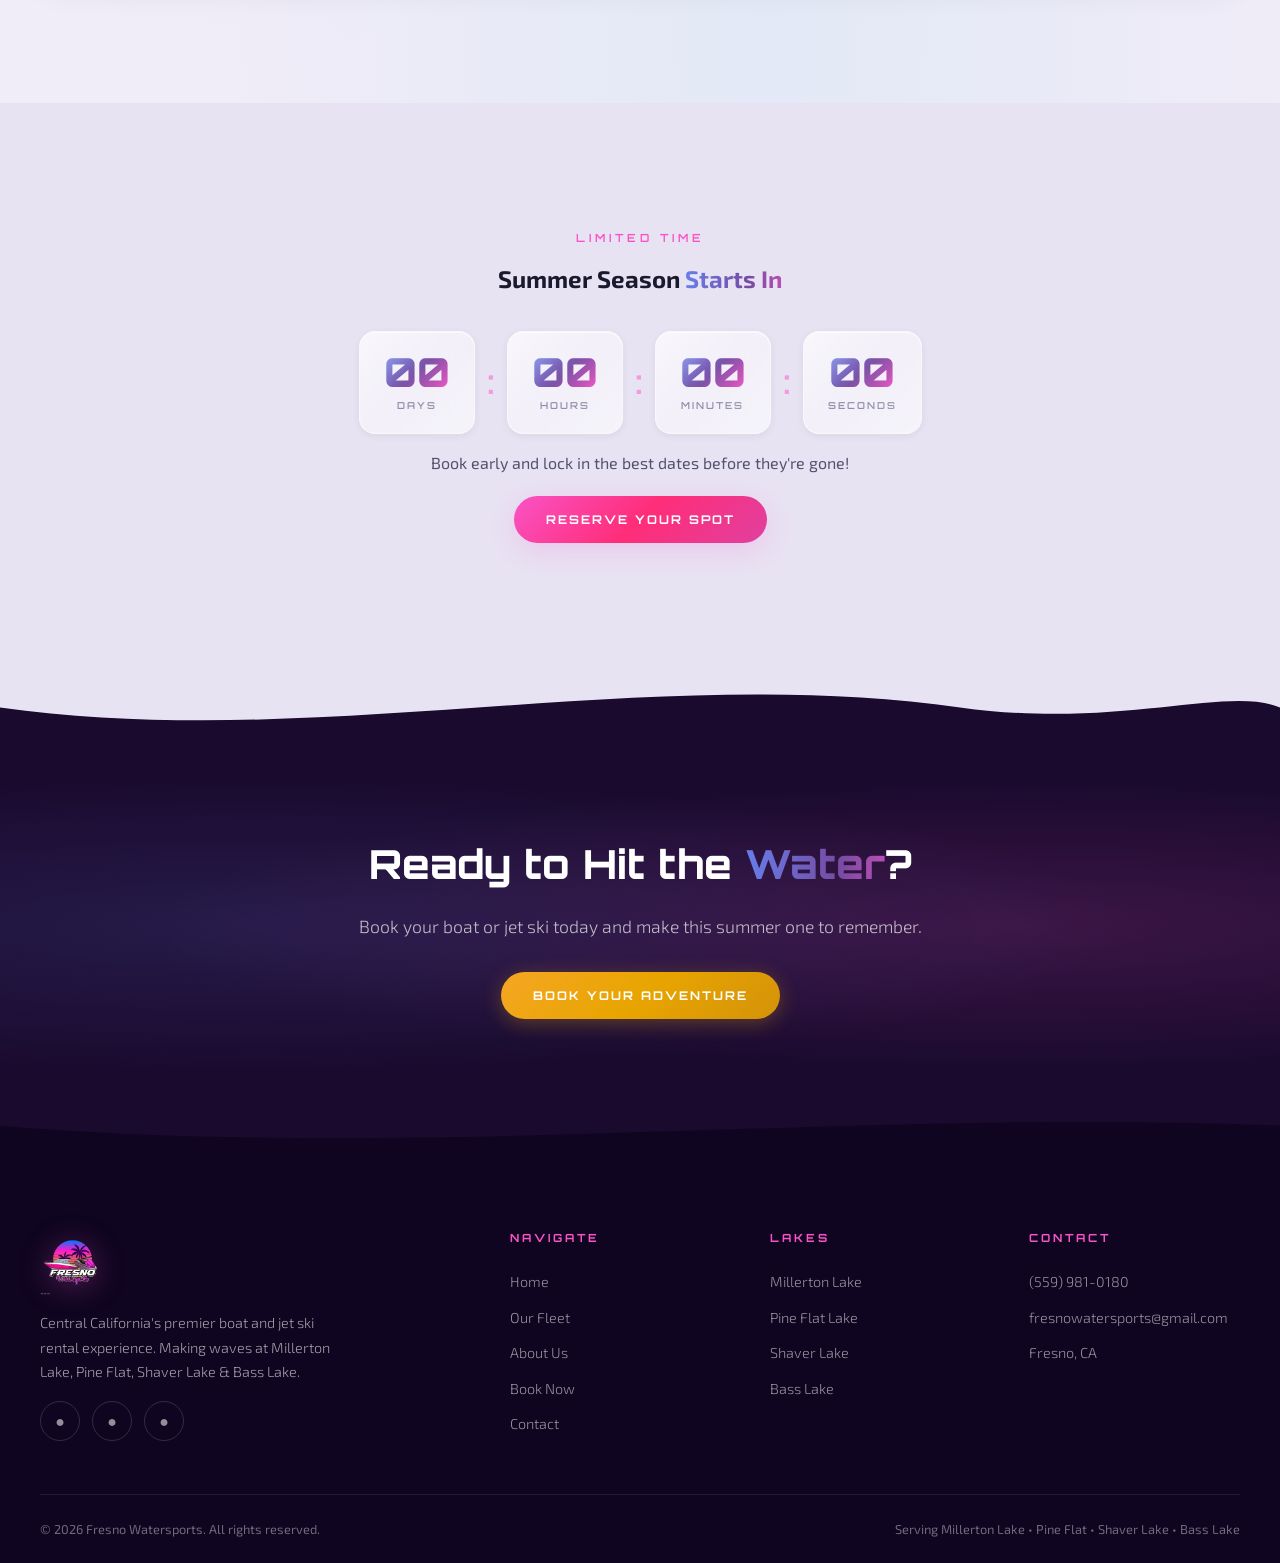
==== commit 36df3c43: "Fix floating button, brand colors, and mobile widget sizing - Floating button now links to booking.h" ====
--- a/index.html
+++ b/index.html
@@ -299,7 +299,7 @@
         <div style="width:100%;margin:0 auto;">
           <iframe
             src="https://book.peek.com/#/s/a79ee083-26d3-4d66-bed6-1cc642fbab2b/KRq4D"
-            style="width:100%;height:750px;border:none;border-radius:12px;"
+            class="peek-widget-frame"
             allow="payment"
             title="Peek Booking — Kawasaki Jet Ski">
           </iframe>
@@ -307,7 +307,7 @@
         <div style="width:100%;margin:0 auto;">
           <iframe
             src="https://book.peek.com/#/s/a79ee083-26d3-4d66-bed6-1cc642fbab2b/XWZNM"
-            style="width:100%;height:750px;border:none;border-radius:12px;"
+            class="peek-widget-frame"
             allow="payment"
             title="Peek Booking — Sea-Doo Spark">
           </iframe>
@@ -315,7 +315,7 @@
         <div style="width:100%;margin:0 auto;">
           <iframe
             src="https://book.peek.com/#/s/a79ee083-26d3-4d66-bed6-1cc642fbab2b/qjEgJ"
-            style="width:100%;height:750px;border:none;border-radius:12px;"
+            class="peek-widget-frame"
             allow="payment"
             title="Peek Booking — Bayliner Boat">
           </iframe>
@@ -691,7 +691,7 @@
 
   <!-- Peek Floating Button -->
   <div class="peek-floating-button">
-    <a href="https://book.peek.com/s/a79ee083-26d3-4d66-bed6-1cc642fbab2b/D0r3b" target="_blank" rel="noopener noreferrer">Book Now</a>
+    <a href="booking.html">Book Now</a>
   </div>
 
   <script src="js/main.js"></script>
--- a/css/style.css
+++ b/css/style.css
@@ -2367,20 +2367,20 @@
   align-items: center;
   justify-content: center;
   padding: 12px 24px;
-  background: #000000;
+  background: linear-gradient(135deg, #667eea, #764ba2, #f953c6);
   color: #fff;
   border-radius: 50px;
   text-decoration: none;
   font-weight: bold;
   font-size: 16px;
-  box-shadow: 0 4px 12px rgba(0, 0, 0, 0.3);
+  box-shadow: 0 4px 16px rgba(249, 83, 198, 0.4);
   transition: all 0.3s ease;
   border: none;
   cursor: pointer;
 }
 .peek-floating-button a:hover {
   transform: translateY(-2px);
-  box-shadow: 0 6px 20px rgba(0, 0, 0, 0.5);
+  box-shadow: 0 6px 24px rgba(249, 83, 198, 0.6);
 }
 .peek-floating-button a:active {
   transform: scale(0.95);
@@ -2389,3 +2389,16 @@
   .peek-floating-button { right: 20px; }
   .peek-floating-button a { padding: 10px 20px; font-size: 14px; }
 }
+
+/* --- Peek Widget Responsive --- */
+.peek-widget-frame {
+  width: 100%;
+  height: 750px;
+  border: none;
+  border-radius: 12px;
+}
+@media (max-width: 768px) {
+  .peek-widget-frame {
+    height: 1000px;
+  }
+}
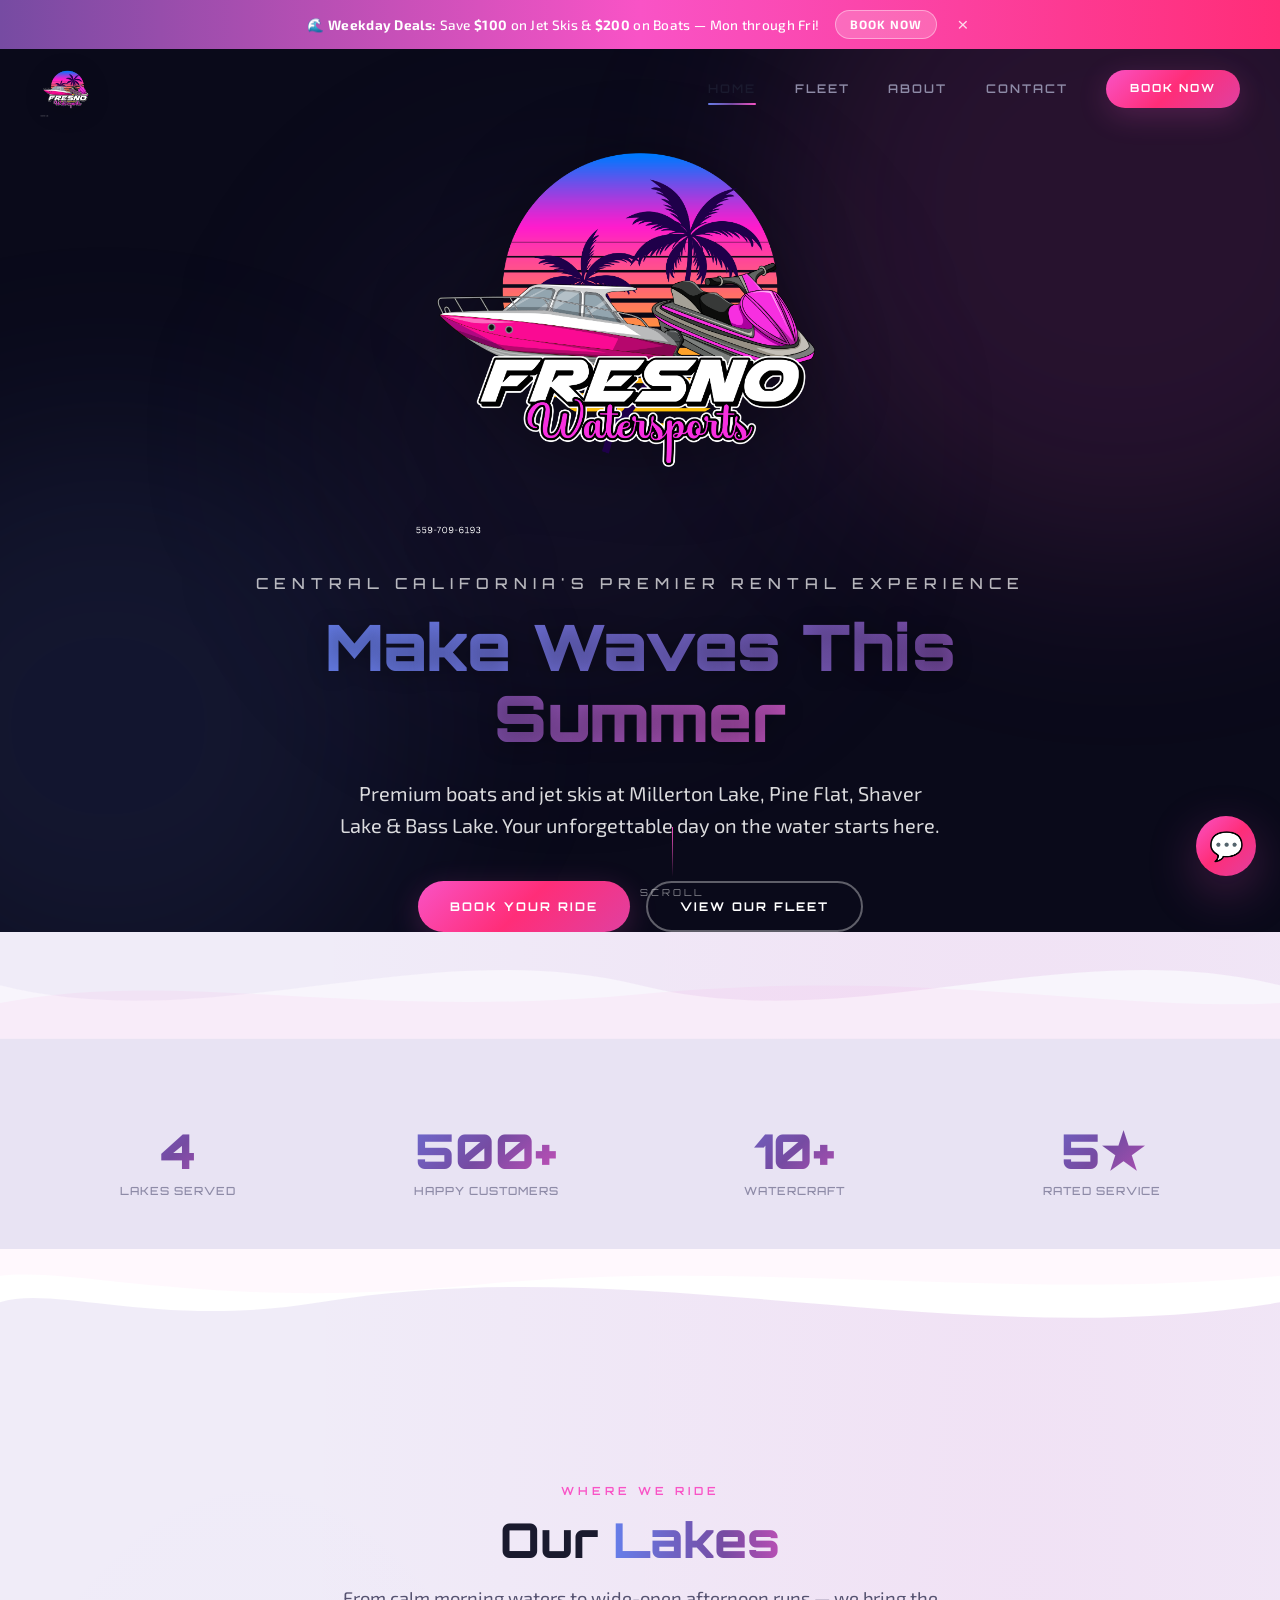
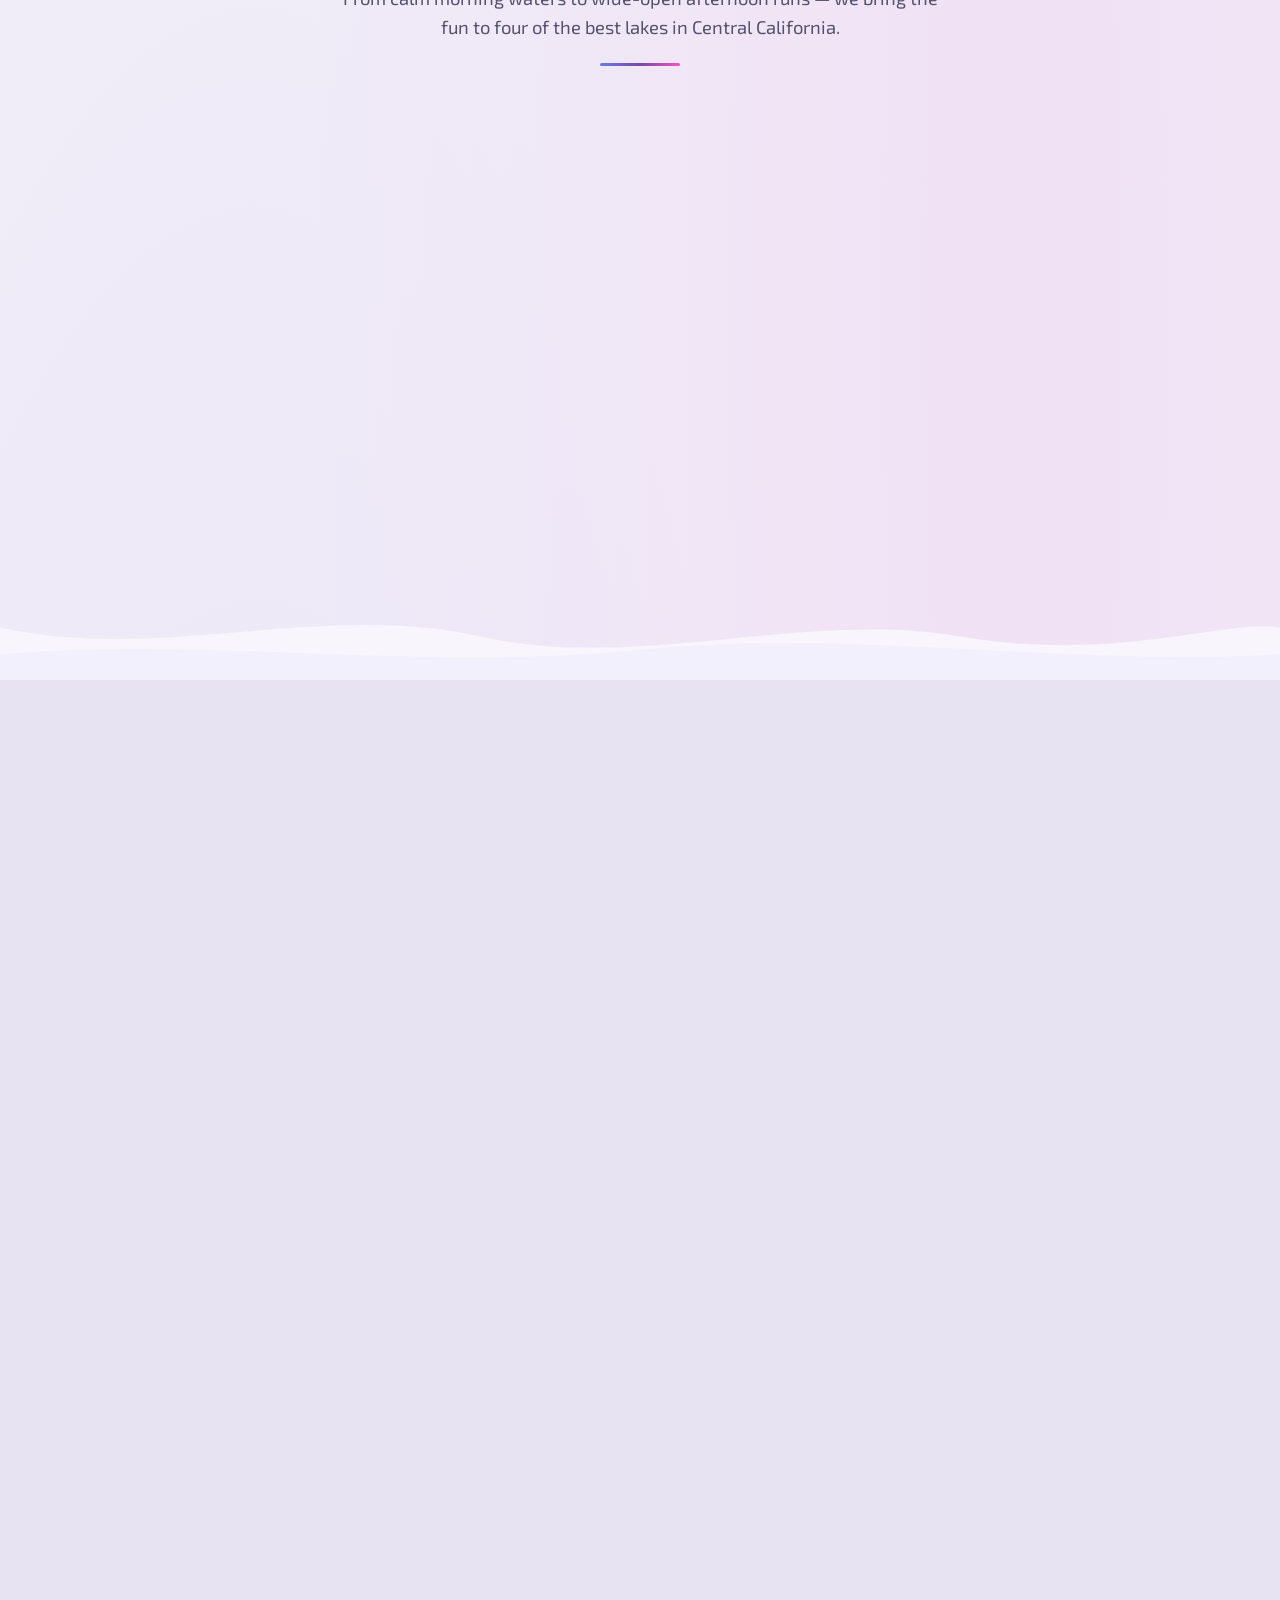
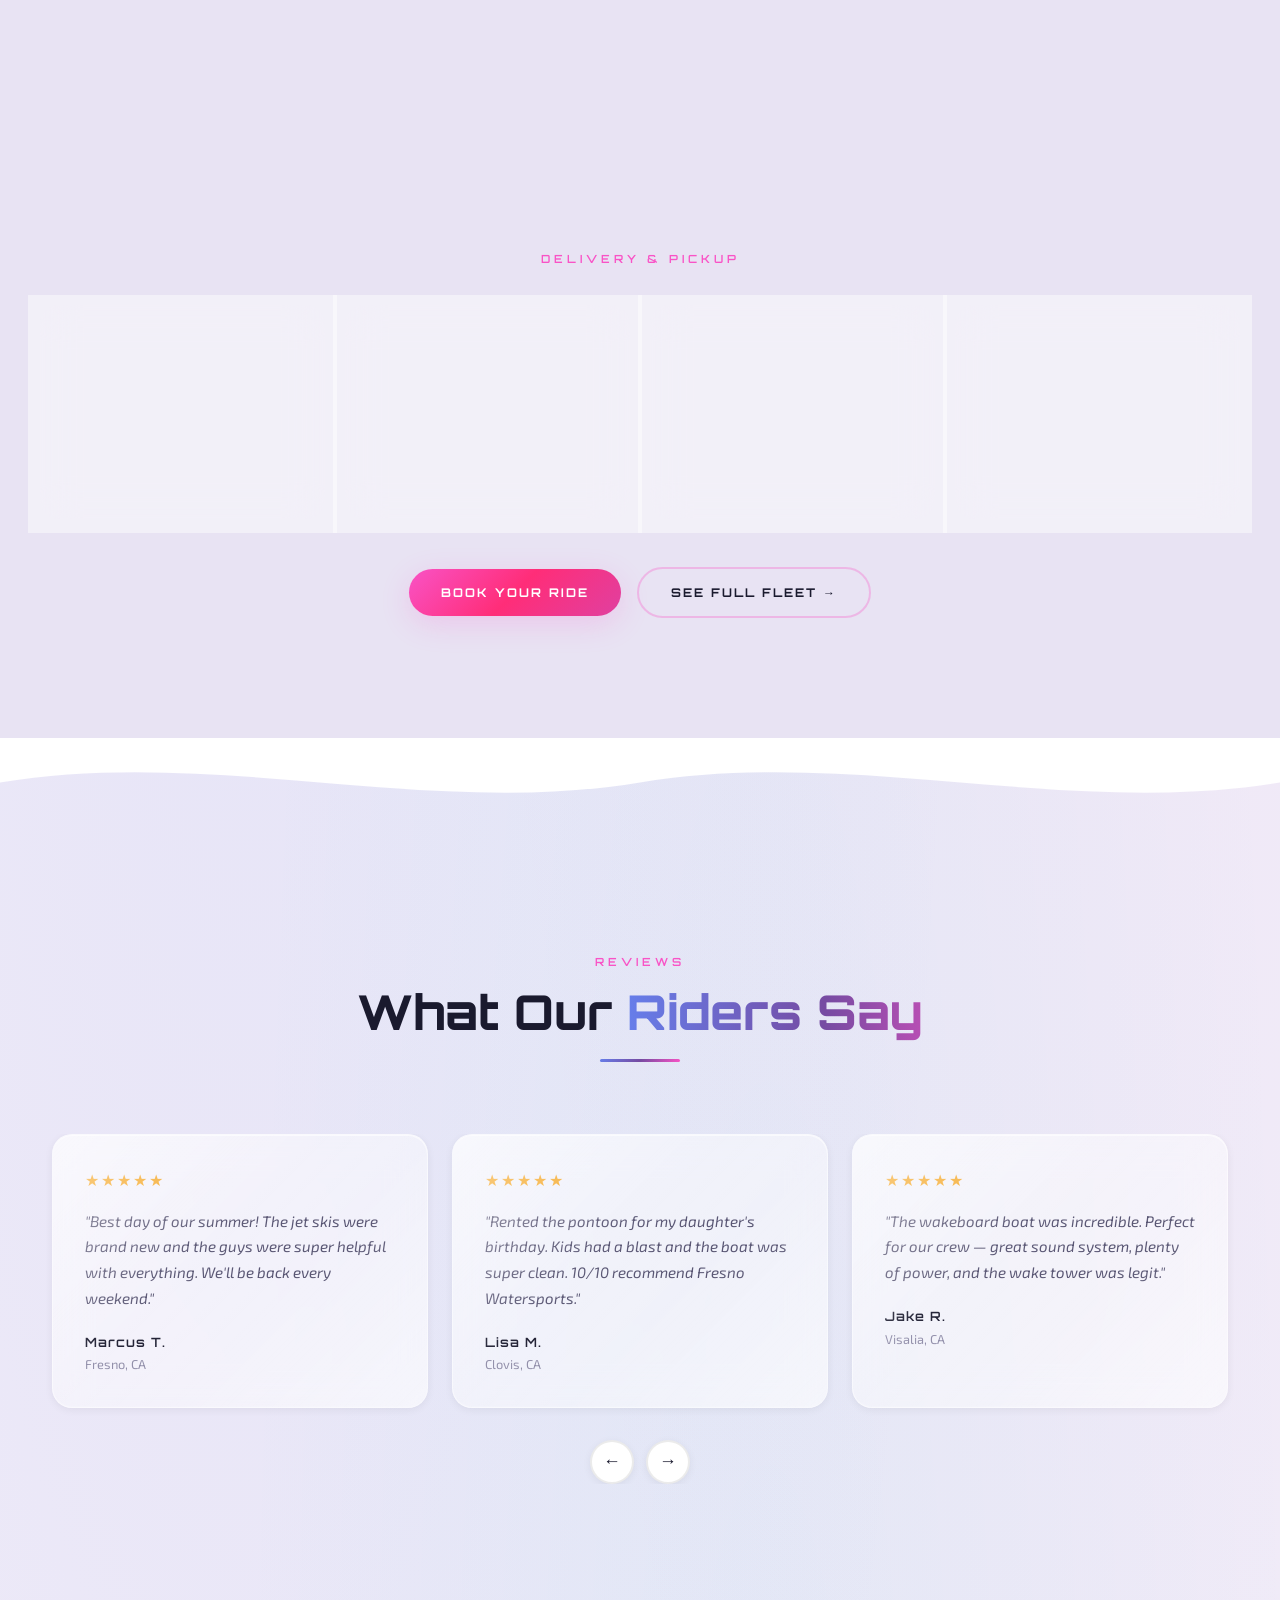
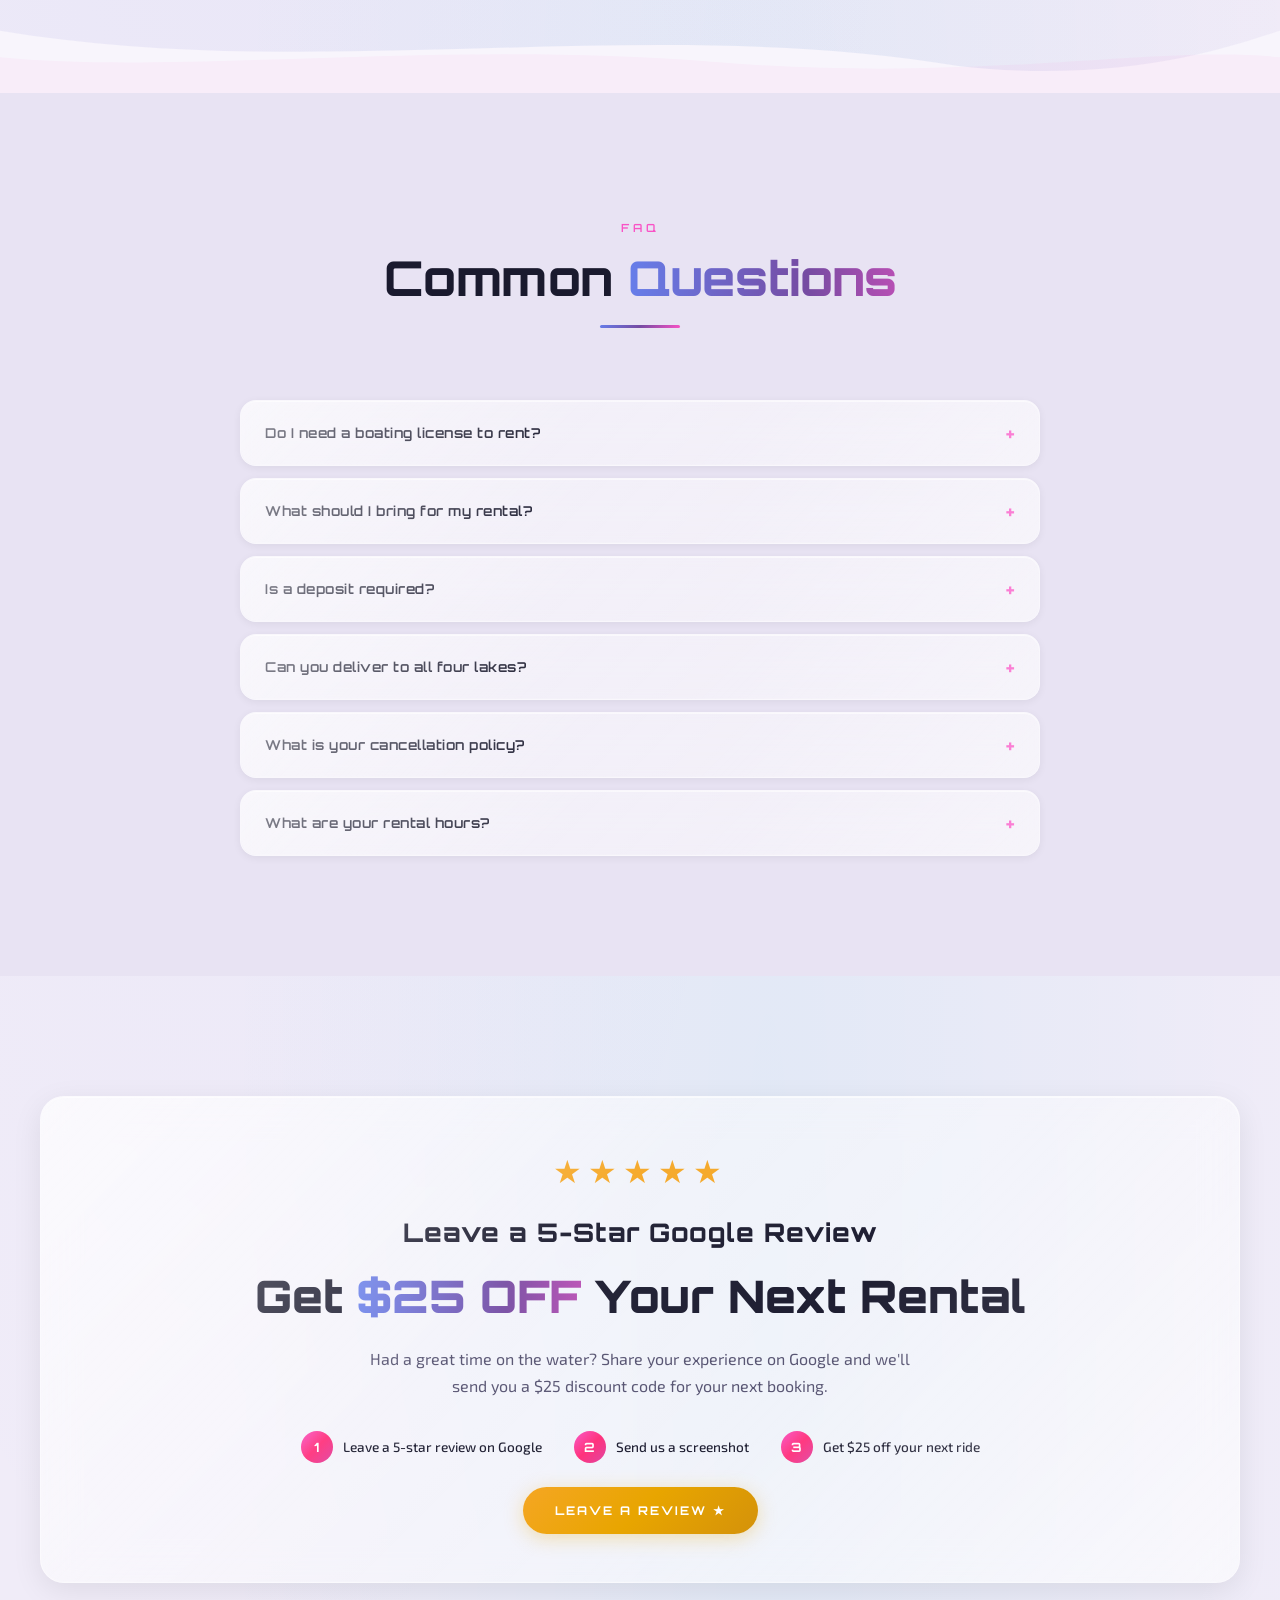
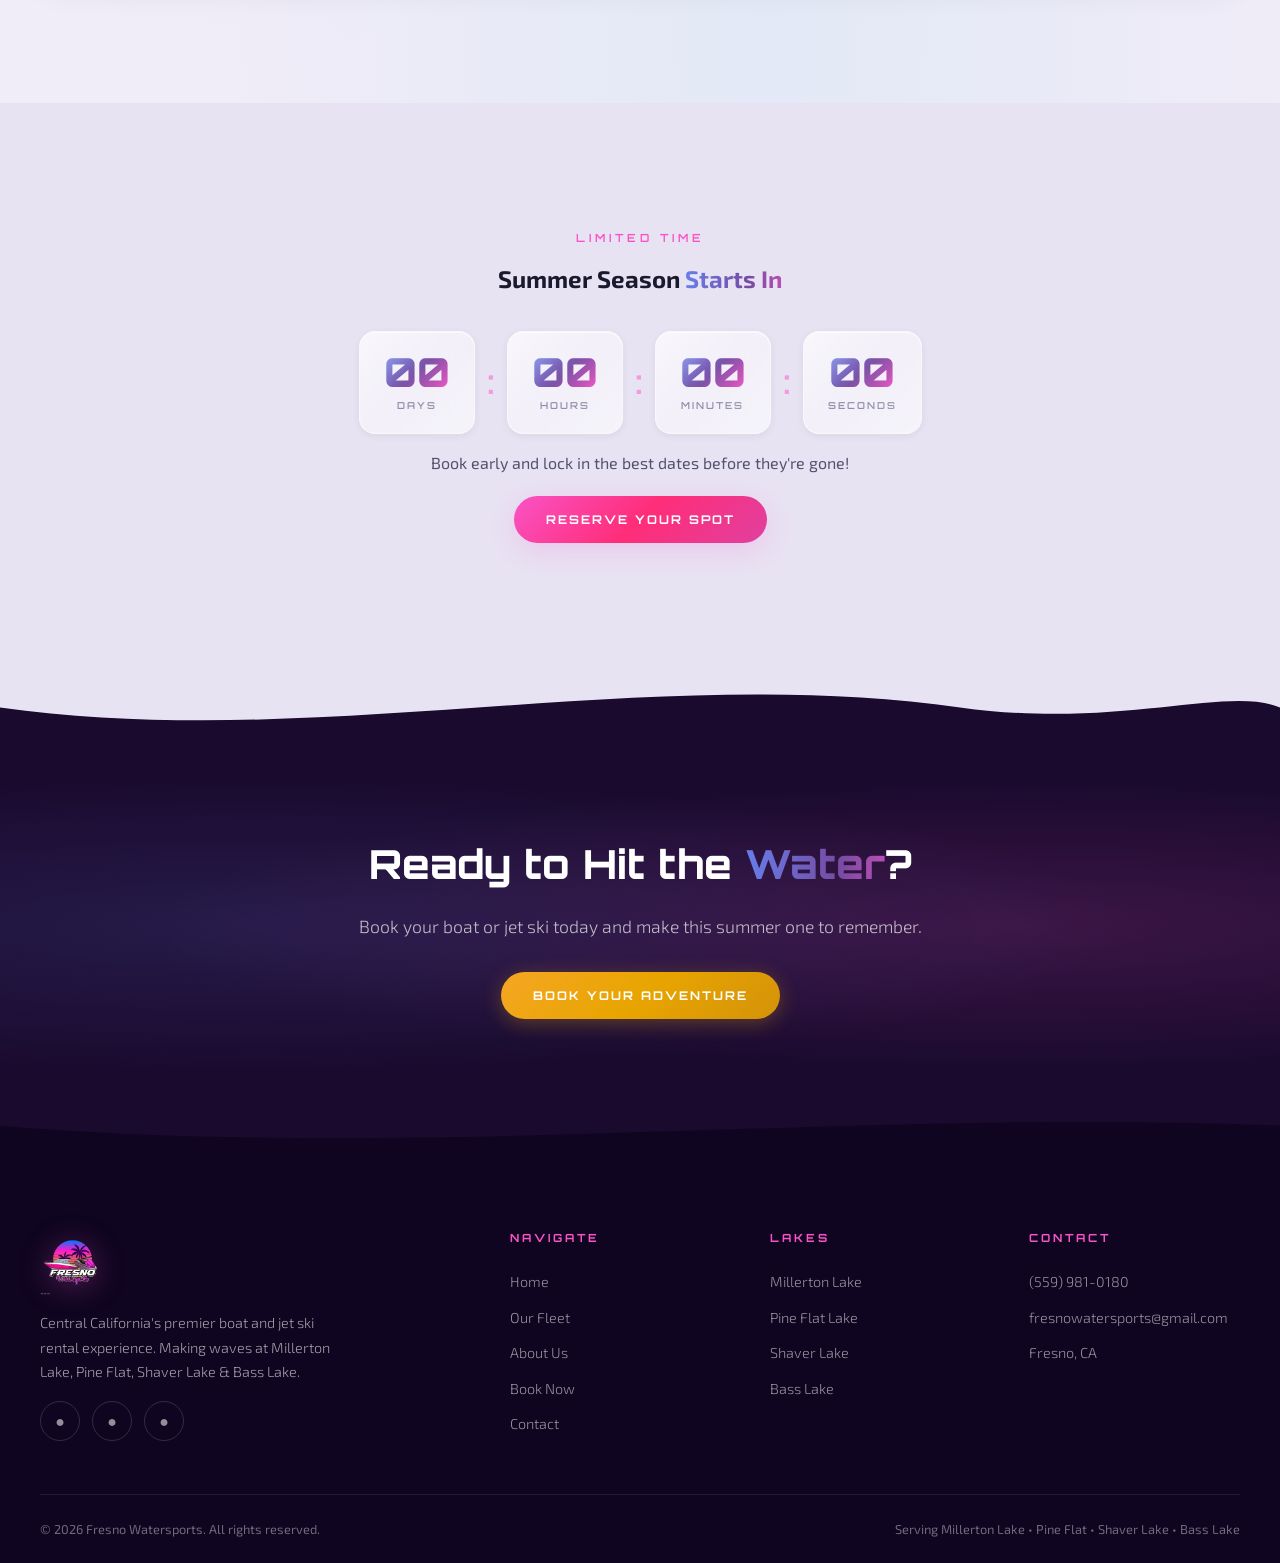
==== commit f629b4ae: "Remove floating Book Now button, add watercraft preview images to booking widgets Co-Authored-By: Cl" ====
--- a/index.html
+++ b/index.html
@@ -689,11 +689,6 @@
     </div>
   </div>
 
-  <!-- Peek Floating Button -->
-  <div class="peek-floating-button">
-    <a href="booking.html">Book Now</a>
-  </div>
-
   <script src="js/main.js"></script>
 </body>
 </html>
--- a/css/style.css
+++ b/css/style.css
@@ -2349,45 +2349,48 @@
   }
 }
 
-/* --- Peek Floating Button --- */
-.peek-floating-button {
-  position: fixed;
-  right: 30px;
-  z-index: 9999;
-  animation: peekSlideIn 0.5s ease-out;
-  top: 50%;
-  transform: translateY(-50%);
-}
-@keyframes peekSlideIn {
-  from { opacity: 0; transform: translateY(-50%) translateX(20px); }
-  to { opacity: 1; transform: translateY(-50%) translateX(0); }
-}
-.peek-floating-button a {
-  display: flex;
-  align-items: center;
-  justify-content: center;
-  padding: 12px 24px;
-  background: linear-gradient(135deg, #667eea, #764ba2, #f953c6);
+/* --- Booking Widget Cards with Previews --- */
+.booking-widget-card {
+  background: rgba(255, 255, 255, 0.03);
+  border-radius: 16px;
+  overflow: hidden;
+  border: 1px solid rgba(255, 255, 255, 0.06);
+}
+.booking-preview {
+  position: relative;
+  width: 100%;
+  overflow: hidden;
+  background: linear-gradient(135deg, rgba(102, 126, 234, 0.1), rgba(249, 83, 198, 0.1));
+}
+.booking-preview img {
+  width: 100%;
+  height: 280px;
+  object-fit: contain;
+  display: block;
+  padding: 16px;
+}
+.booking-preview-label {
+  position: absolute;
+  bottom: 0;
+  left: 0;
+  right: 0;
+  padding: 12px 20px;
+  background: linear-gradient(transparent, rgba(10, 5, 20, 0.85));
   color: #fff;
-  border-radius: 50px;
-  text-decoration: none;
-  font-weight: bold;
-  font-size: 16px;
-  box-shadow: 0 4px 16px rgba(249, 83, 198, 0.4);
-  transition: all 0.3s ease;
-  border: none;
-  cursor: pointer;
-}
-.peek-floating-button a:hover {
-  transform: translateY(-2px);
-  box-shadow: 0 6px 24px rgba(249, 83, 198, 0.6);
-}
-.peek-floating-button a:active {
-  transform: scale(0.95);
+  font-family: var(--font-display);
+  font-size: 1.1rem;
+  font-weight: 700;
+  letter-spacing: 0.5px;
 }
 @media (max-width: 768px) {
-  .peek-floating-button { right: 20px; }
-  .peek-floating-button a { padding: 10px 20px; font-size: 14px; }
+  .booking-preview img {
+    height: 200px;
+    padding: 12px;
+  }
+  .booking-preview-label {
+    font-size: 0.95rem;
+    padding: 10px 16px;
+  }
 }
 
 /* --- Peek Widget Responsive --- */
@@ -2395,7 +2398,7 @@
   width: 100%;
   height: 750px;
   border: none;
-  border-radius: 12px;
+  border-radius: 0 0 12px 12px;
 }
 @media (max-width: 768px) {
   .peek-widget-frame {
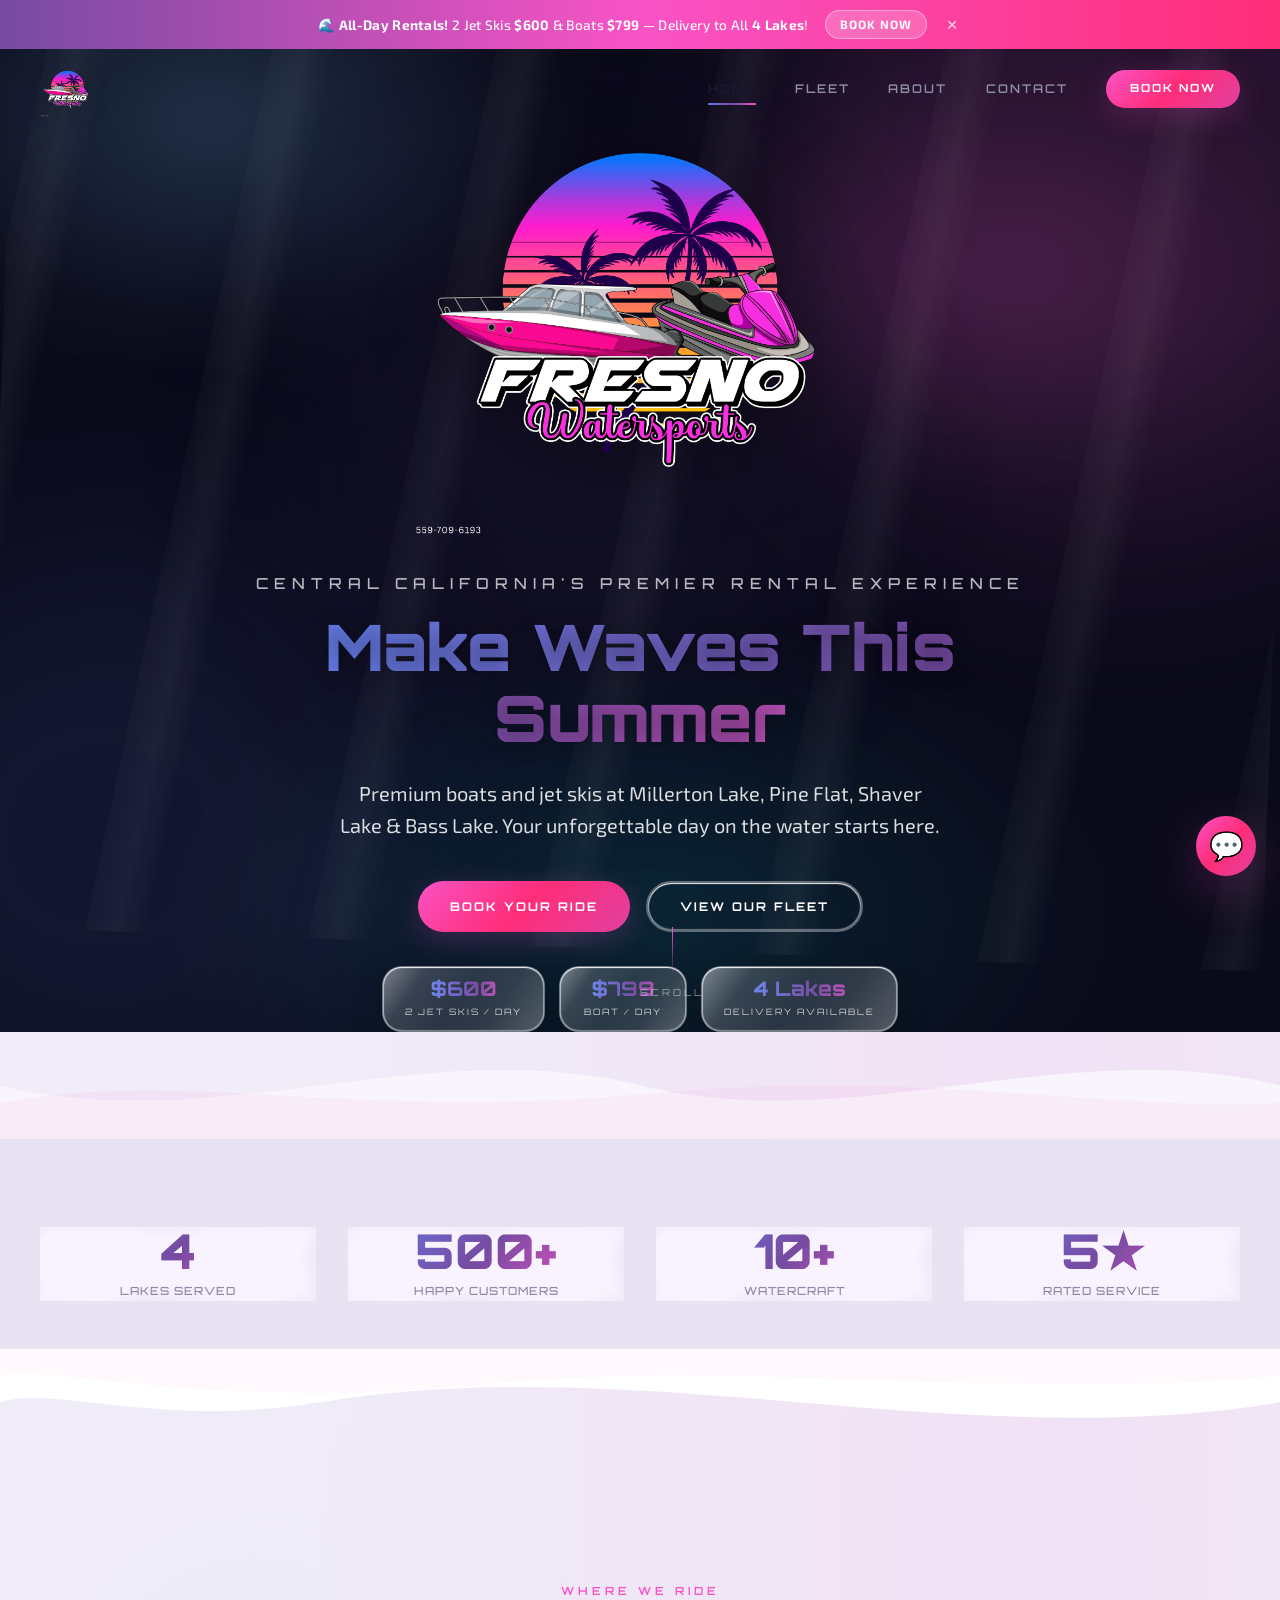
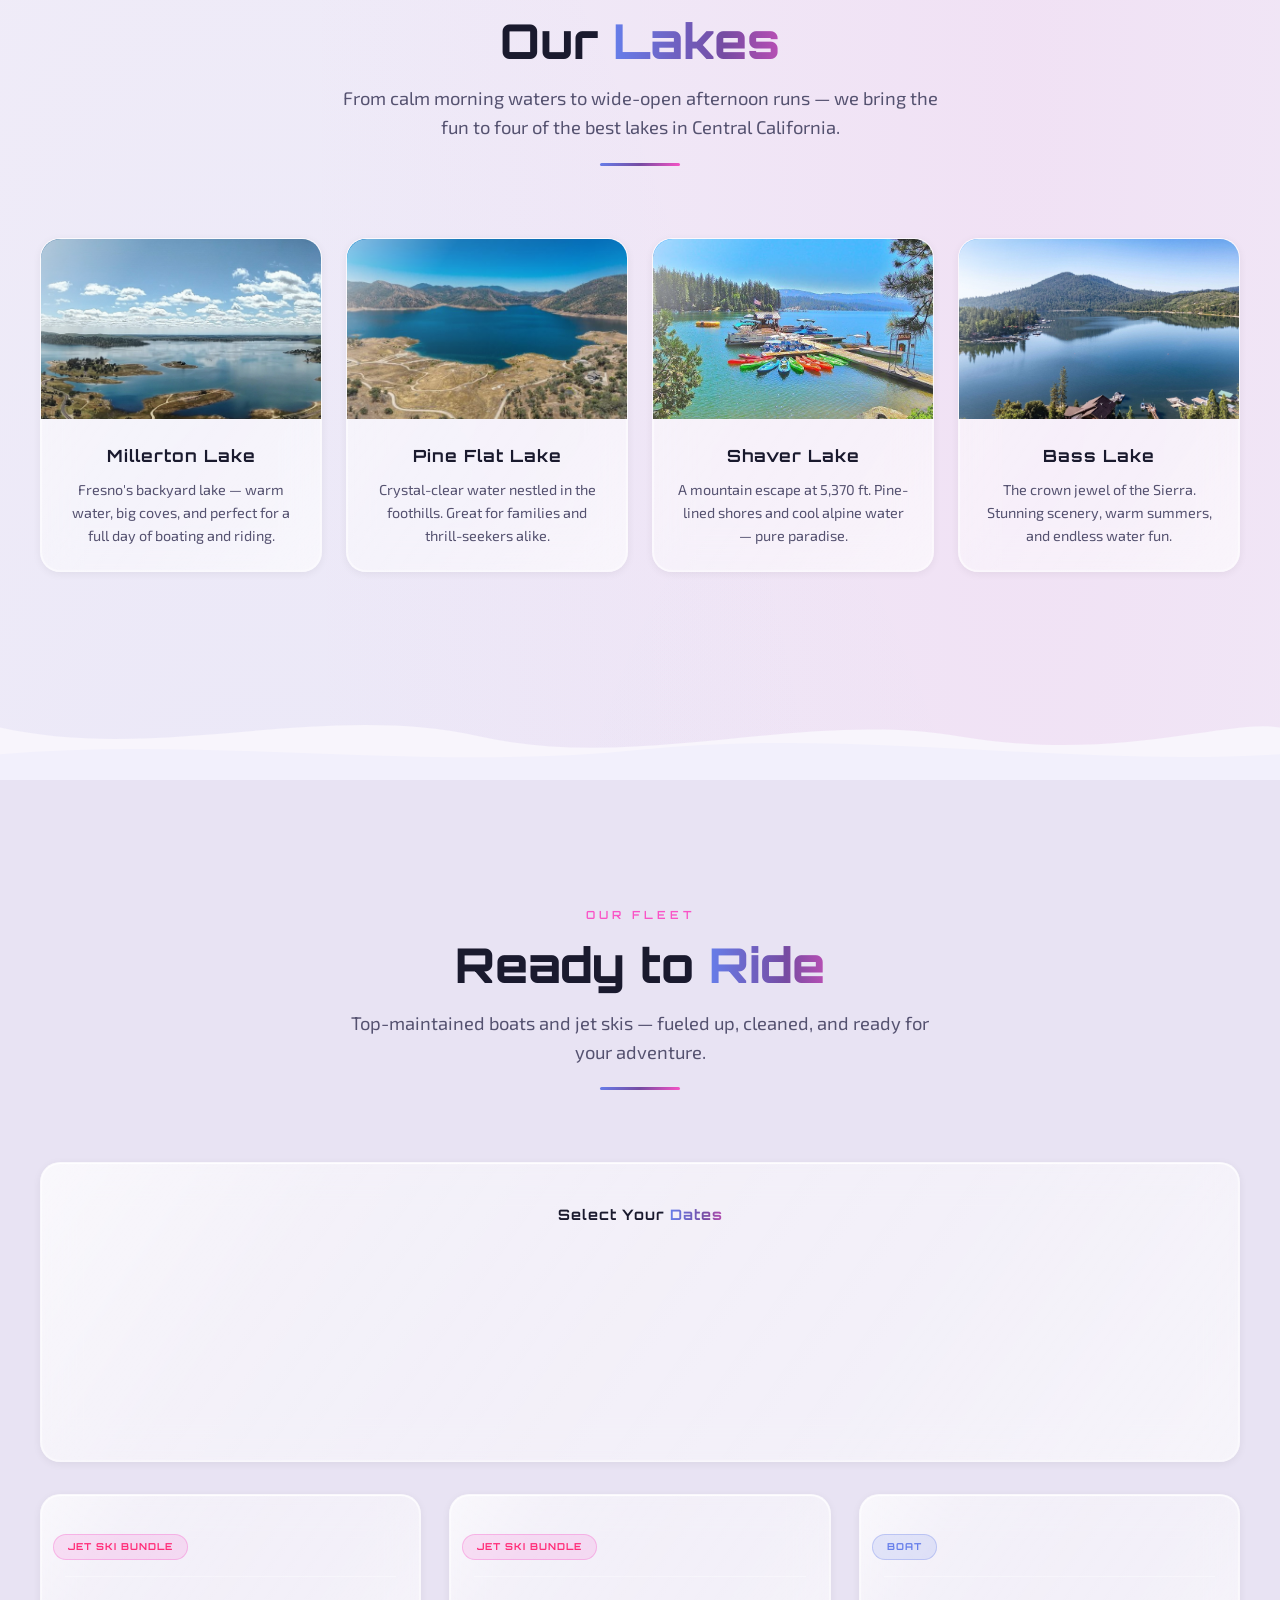
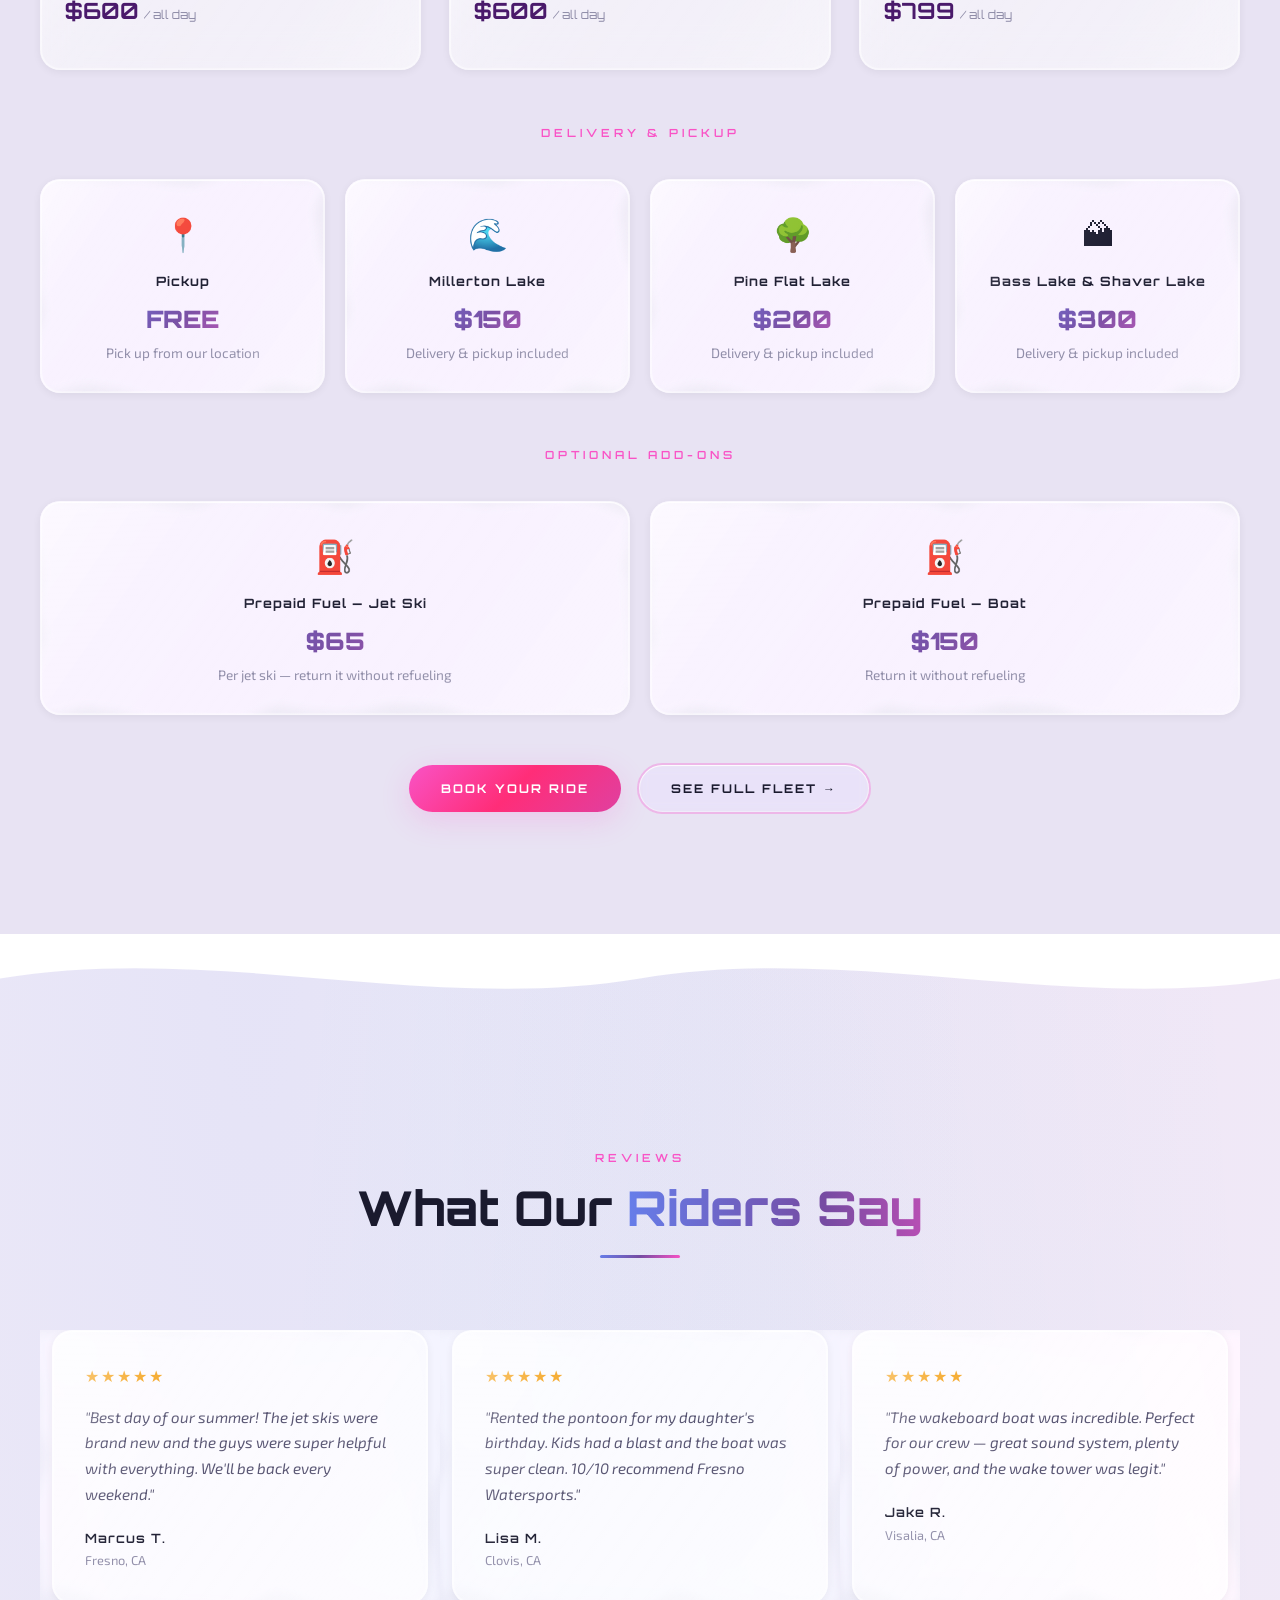
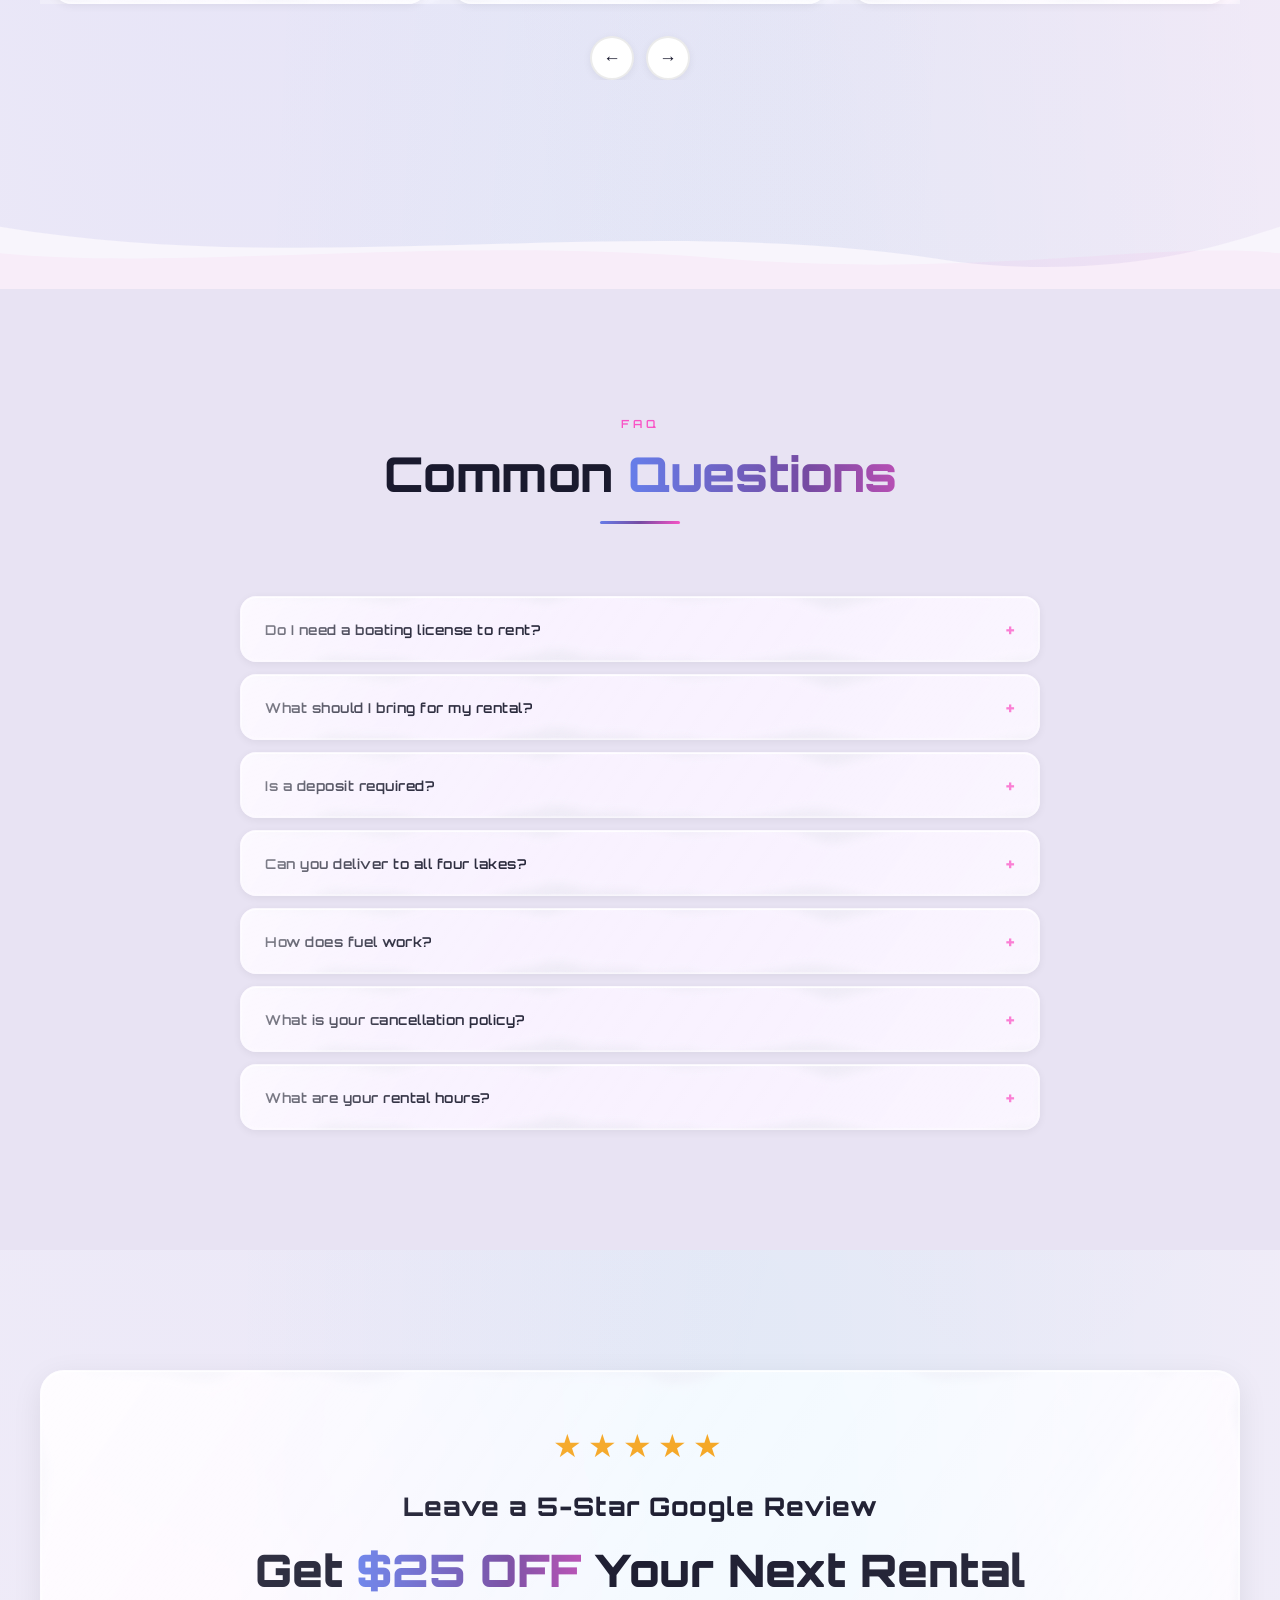
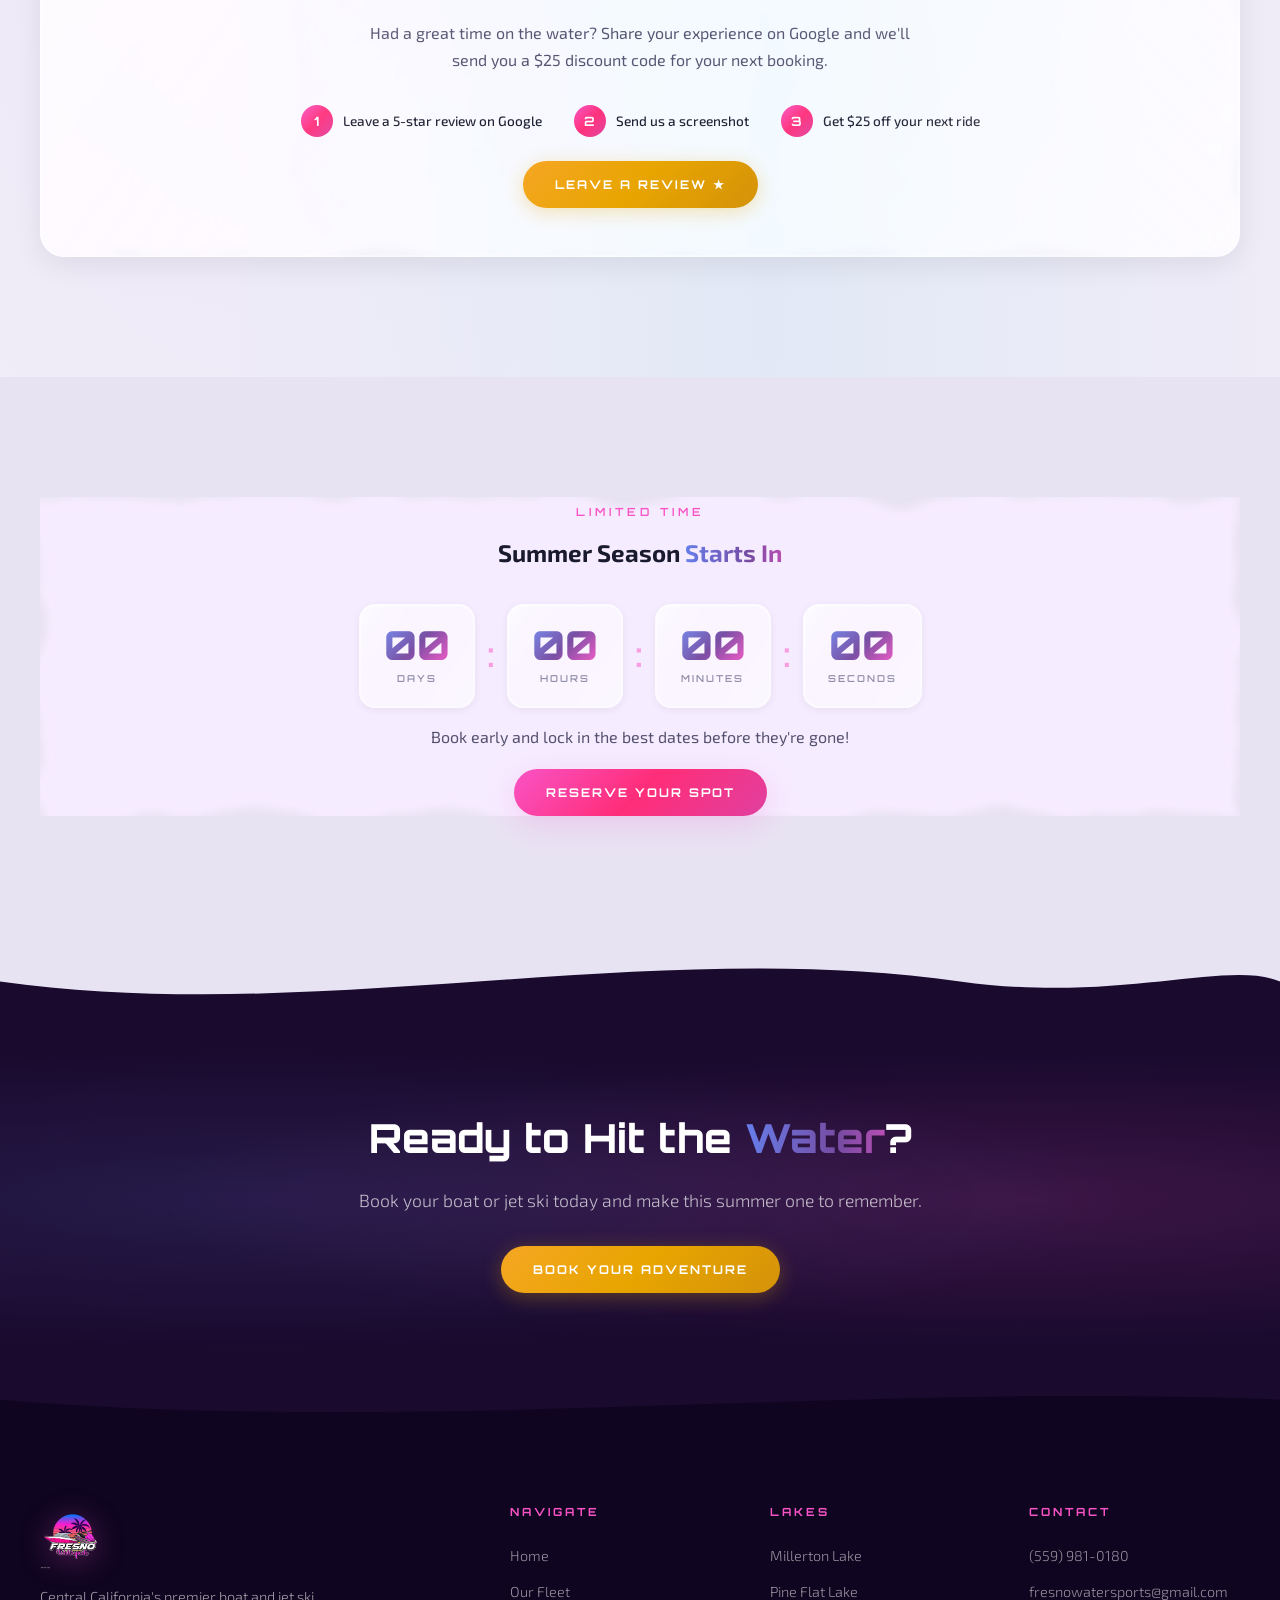
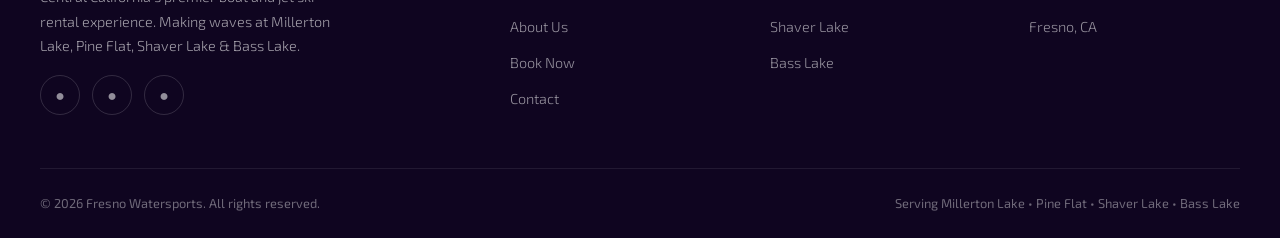
==== commit 38949e82: "Switch back to Booqable, update pricing, add real liquid glass Booking platform: replace Peek Pro wi" ====
--- a/index.html
+++ b/index.html
@@ -4,15 +4,15 @@
   <meta charset="UTF-8">
   <meta name="viewport" content="width=device-width, initial-scale=1.0">
   <title>Fresno Watersports — Boat & Jet Ski Rentals | Millerton, Bass, Shaver & Pine Flat Lake</title>
-  <meta name="description" content="Central California's #1 boat & jet ski rental company. Kawasaki & Sea-Doo jet ski bundles from $650/day, Bayliner boats from $999/day. Free pickup or lake delivery to Millerton, Bass Lake, Shaver Lake & Pine Flat. Book online today!">
-  <meta name="keywords" content="jet ski rental Fresno, boat rental Millerton Lake, Bass Lake jet ski, Shaver Lake boat rental, Fresno Watersports, Kawasaki jet ski rental, Sea-Doo rental, Bayliner boat rental, lake delivery Central California">
+  <meta name="description" content="Jet ski & boat rentals in Fresno! 2 jet skis $600/day, boats $799/day. Delivery & pickup to Millerton, Pine Flat, Bass Lake & Shaver Lake. Prepaid fuel available. Book online today!">
+  <meta name="keywords" content="jet ski rental Fresno, boat rental Millerton Lake, jet ski rental Central California, $600 jet ski rental, boat rental Central California, Bass Lake jet ski, Shaver Lake boat rental, Fresno Watersports, Kawasaki jet ski rental, Sea-Doo rental, Bayliner boat rental, Millerton Lake delivery, lake delivery Central California">
   <meta name="author" content="Fresno Watersports">
   <meta name="theme-color" content="#f953c6">
 
   <!-- Open Graph / Facebook / iMessage -->
   <meta property="og:type" content="website">
   <meta property="og:title" content="Fresno Watersports — Boat & Jet Ski Rentals">
-  <meta property="og:description" content="Central California's #1 boat & jet ski rental. Jet ski bundles from $650/day, boats from $999/day. Free pickup or delivery to Millerton, Bass, Shaver & Pine Flat Lake.">
+  <meta property="og:description" content="2 jet skis $600/day, boats $799/day. Delivery to Millerton, Pine Flat, Bass & Shaver Lake. Prepaid fuel available.">
   <meta property="og:image" content="images/og-image.png">
   <meta property="og:image:width" content="1200">
   <meta property="og:image:height" content="630">
@@ -22,7 +22,7 @@
   <!-- Twitter Card -->
   <meta name="twitter:card" content="summary_large_image">
   <meta name="twitter:title" content="Fresno Watersports — Boat & Jet Ski Rentals">
-  <meta name="twitter:description" content="Jet ski bundles from $650/day, boats from $999/day. Lake delivery available. Book online!">
+  <meta name="twitter:description" content="2 jet skis $600/day, boats $799/day. Delivery to all 4 lakes. Prepaid fuel available. Book online!">
   <meta name="twitter:image" content="images/og-image.png">
 
   <!-- Favicon & App Icons -->
@@ -32,6 +32,7 @@
   <link rel="apple-touch-icon" sizes="180x180" href="images/logo.png">
 
   <link rel="stylesheet" href="css/style.css">
+  <link rel="stylesheet" href="css/liquid-glass.css">
 
   <!-- Schema.org Local Business -->
   <script type="application/ld+json">
@@ -45,7 +46,7 @@
     "email": "fresnowatersports@gmail.com",
     "image": "https://fresnowatersports.com/images/logo.png",
     "logo": "https://fresnowatersports.com/images/logo.png",
-    "priceRange": "$650 - $999",
+    "priceRange": "$600 - $799",
     "currenciesAccepted": "USD",
     "address": {
       "@type": "PostalAddress",
@@ -77,16 +78,16 @@
         {
           "@type": "Offer",
           "itemOffered": { "@type": "Product", "name": "Jet Ski Bundle (2 Jet Skis)" },
-          "price": "650",
+          "price": "600",
           "priceCurrency": "USD",
-          "description": "All-day rental of 2 jet skis with fuel, life jackets, and safety equipment"
+          "description": "All-day rental of 2 jet skis with life jackets and safety equipment. Delivery available to Millerton ($150), Pine Flat ($200), Bass Lake and Shaver Lake ($300). Prepaid fuel available for $65 per jet ski."
         },
         {
           "@type": "Offer",
           "itemOffered": { "@type": "Product", "name": "Bayliner Element E21 Boat" },
-          "price": "999",
+          "price": "799",
           "priceCurrency": "USD",
-          "description": "All-day boat rental with fuel, life jackets, and safety equipment"
+          "description": "All-day boat rental with life jackets and safety equipment. Delivery available to Millerton ($150), Pine Flat ($200), Bass Lake and Shaver Lake ($300). Prepaid fuel available for $150."
         }
       ]
     },
@@ -100,27 +101,13 @@
   }
   </script>
 
-  <script>
-    (function(config){
-      window._peekConfig = config || {};
-      var idPrefix='peek-book-button';
-      var id=idPrefix+'-js';
-      if(document.getElementById(id)) return;
-      var head=document.getElementsByTagName('head')[0];
-      var script=document.createElement('script');
-      script.type='text/javascript';
-      script.id=id;
-      script.src='https://js.peek.com/widget.js';
-      head.appendChild(script);
-    })({});
-  </script>
 </head>
 <body>
 
   <!-- Weekday Deals Banner -->
   <div class="announcement-banner" id="announcement-banner">
     <div class="announcement-inner">
-      <span class="announcement-text">&#127754; <strong>Weekday Deals:</strong> Save <strong>$100</strong> on Jet Skis &amp; <strong>$200</strong> on Boats — Mon through Fri!</span>
+      <span class="announcement-text">&#127754; <strong>All-Day Rentals!</strong> 2 Jet Skis <strong>$600</strong> &amp; Boats <strong>$799</strong> — Delivery to All <strong>4 Lakes</strong>!</span>
       <a href="booking.html" class="announcement-cta">Book Now</a>
       <button class="announcement-close" id="announcement-close" aria-label="Close banner">&times;</button>
     </div>
@@ -294,31 +281,50 @@
         <div class="section-divider"></div>
       </div>
 
-      <!-- Peek Booking Widgets -->
-      <div class="reveal" style="display:flex;flex-direction:column;gap:32px;">
-        <div style="width:100%;margin:0 auto;">
-          <iframe
-            src="https://book.peek.com/#/s/a79ee083-26d3-4d66-bed6-1cc642fbab2b/KRq4D"
-            class="peek-widget-frame"
-            allow="payment"
-            title="Peek Booking — Kawasaki Jet Ski">
-          </iframe>
-        </div>
-        <div style="width:100%;margin:0 auto;">
-          <iframe
-            src="https://book.peek.com/#/s/a79ee083-26d3-4d66-bed6-1cc642fbab2b/XWZNM"
-            class="peek-widget-frame"
-            allow="payment"
-            title="Peek Booking — Sea-Doo Spark">
-          </iframe>
-        </div>
-        <div style="width:100%;margin:0 auto;">
-          <iframe
-            src="https://book.peek.com/#/s/a79ee083-26d3-4d66-bed6-1cc642fbab2b/qjEgJ"
-            class="peek-widget-frame"
-            allow="payment"
-            title="Peek Booking — Bayliner Boat">
-          </iframe>
+      <!-- Booqable Date Picker -->
+      <div class="booqable-embed reveal" id="booqable-dates">
+        <h3 style="font-family:var(--font-display);font-size:0.9rem;font-weight:700;letter-spacing:1px;margin-bottom:20px;text-align:center;">
+          Select Your <span class="gradient-text">Dates</span>
+        </h3>
+        <div class="booqable-datepicker"></div>
+      </div>
+
+      <!-- Booqable Product Cards -->
+      <div class="bundle-grid reveal" style="margin-top:32px;">
+        <div class="booqable-embed bundle-card">
+          <span class="fleet-card-badge badge-jetski" style="position:relative;display:inline-block;margin-bottom:12px;">Jet Ski Bundle</span>
+          <div class="booqable-product" data-id="2-jetski-bundle-2025-kawasaki-160-stx"></div>
+          <div class="fleet-card-pricing" style="margin-top:16px;">
+            <div class="price">
+              <span class="price-amount">$600</span>
+              <span class="price-period"> / all day</span>
+            </div>
+            <div class="booqable-product-button" data-id="2-jetski-bundle-2025-kawasaki-160-stx"></div>
+          </div>
+        </div>
+
+        <div class="booqable-embed bundle-card">
+          <span class="fleet-card-badge badge-jetski" style="position:relative;display:inline-block;margin-bottom:12px;">Jet Ski Bundle</span>
+          <div class="booqable-product" data-id="2-jetski-bundle"></div>
+          <div class="fleet-card-pricing" style="margin-top:16px;">
+            <div class="price">
+              <span class="price-amount">$600</span>
+              <span class="price-period"> / all day</span>
+            </div>
+            <div class="booqable-product-button" data-id="2-jetski-bundle"></div>
+          </div>
+        </div>
+
+        <div class="booqable-embed bundle-card">
+          <span class="fleet-card-badge badge-boat" style="position:relative;display:inline-block;margin-bottom:12px;">Boat</span>
+          <div class="booqable-product" data-id="bayliner-element-e21-2026"></div>
+          <div class="fleet-card-pricing" style="margin-top:16px;">
+            <div class="price">
+              <span class="price-amount">$799</span>
+              <span class="price-period"> / all day</span>
+            </div>
+            <div class="booqable-product-button" data-id="bayliner-element-e21-2026"></div>
+          </div>
         </div>
       </div>
 
@@ -343,7 +349,7 @@
           <div class="delivery-card">
             <div class="delivery-icon">&#127795;</div>
             <h4>Pine Flat Lake</h4>
-            <p class="delivery-price">$150</p>
+            <p class="delivery-price">$200</p>
             <p class="delivery-desc">Delivery &amp; pickup included</p>
           </div>
           <div class="delivery-card">
@@ -351,6 +357,27 @@
             <h4>Bass Lake &amp; Shaver Lake</h4>
             <p class="delivery-price">$300</p>
             <p class="delivery-desc">Delivery &amp; pickup included</p>
+          </div>
+        </div>
+      </div>
+
+      <!-- Optional Add-Ons -->
+      <div class="delivery-info reveal" style="margin-top:48px;">
+        <div class="section-header" style="margin-bottom:24px;">
+          <p class="section-label">Optional Add-Ons</p>
+        </div>
+        <div class="delivery-grid">
+          <div class="delivery-card">
+            <div class="delivery-icon">&#9981;</div>
+            <h4>Prepaid Fuel — Jet Ski</h4>
+            <p class="delivery-price">$65</p>
+            <p class="delivery-desc">Per jet ski — return it without refueling</p>
+          </div>
+          <div class="delivery-card">
+            <div class="delivery-icon">&#9981;</div>
+            <h4>Prepaid Fuel — Boat</h4>
+            <p class="delivery-price">$150</p>
+            <p class="delivery-desc">Return it without refueling</p>
           </div>
         </div>
       </div>
@@ -488,7 +515,16 @@
             <span class="faq-icon">+</span>
           </button>
           <div class="faq-answer">
-            <p class="faq-answer-inner">Yes! Pickup from our location is always free. Delivery to Millerton Lake is $150 (includes pickup &amp; delivery). Delivery to Pine Flat Lake is $150 (includes pickup &amp; delivery). Delivery to Bass Lake and Shaver Lake is $300 (includes pickup &amp; delivery).</p>
+            <p class="faq-answer-inner">Yes! Pickup from our location is always free. Delivery to Millerton Lake is $150, Pine Flat Lake is $200, and Bass Lake or Shaver Lake is $300. Every delivery price includes both drop-off and pickup — we handle all the hauling.</p>
+          </div>
+        </div>
+        <div class="faq-item">
+          <button class="faq-question">
+            How does fuel work?
+            <span class="faq-icon">+</span>
+          </button>
+          <div class="faq-answer">
+            <p class="faq-answer-inner">You can either return your watercraft refueled, or prepay for fuel and skip the gas stop entirely. Prepaid fuel is $65 per jet ski and $150 for the boat — just add it when you book.</p>
           </div>
         </div>
         <div class="faq-item">
@@ -689,6 +725,9 @@
     </div>
   </div>
 
+  <script src="https://1c2677b3-d785-43d2-92d8-ee8fffdf70da.assets.booqable.com/v2/booqable.js"></script>
+
   <script src="js/main.js"></script>
+  <script src="js/liquid-glass.js"></script>
 </body>
 </html>
--- a/css/style.css
+++ b/css/style.css
@@ -1594,6 +1594,46 @@
   line-height: 1.8;
   font-weight: 400;
 }
+/* Booqable Embed (date picker + product card shell).
+   Must stay ABOVE .bundle-card so the card's tighter padding wins
+   on elements carrying both classes. */
+.booqable-embed {
+  background: var(--bg-card);
+  border: var(--glass-border);
+  border-radius: 20px;
+  padding: 40px;
+  min-height: 300px;
+  position: relative;
+  backdrop-filter: blur(var(--glass-blur));
+  -webkit-backdrop-filter: blur(var(--glass-blur));
+  box-shadow: var(--shadow-sm), var(--glass-highlight);
+}
+.booqable-embed::before {
+  content: '';
+  position: absolute;
+  inset: 0;
+  border-radius: 20px;
+  background: var(--glass-sheen);
+  pointer-events: none;
+}
+/* Booqable renders its own UI inside — keep it above the sheen overlay */
+.booqable-embed > * {
+  position: relative;
+  z-index: 2;
+}
+/* Booqable injects a full-width widget into .booqable-product-button, which
+   collides with the side-by-side layout .fleet-card-pricing uses for the
+   plain (non-Booqable) cards. Stack them inside Booqable embeds instead. */
+.booqable-embed .fleet-card-pricing {
+  display: flex;
+  flex-direction: column;
+  align-items: stretch;
+  gap: 16px;
+}
+.booqable-embed .booqable-product-button {
+  width: 100%;
+}
+
 /* Bundle Grid */
 .bundle-grid {
   display: grid;
--- a/css/liquid-glass.css
+++ b/css/liquid-glass.css
@@ -0,0 +1,214 @@
+/* ============================================================
+   FRESNO WATERSPORTS — REAL LIQUID GLASS LAYER
+   Loaded AFTER style.css so it enhances the existing glass system.
+   Technique: SVG feDisplacementMap refracts the real backdrop
+   (Chromium) with a graceful blur fallback (Safari / iOS / Firefox).
+   Everything keeps the existing pink / purple / cyan palette.
+   ============================================================ */
+
+/* ---- 1. Richer glass rim (upgrades EVERY card at once) ----
+   Every glass box uses box-shadow: ..., var(--glass-highlight).
+   Overriding the token gives them all a crisp refractive edge. */
+:root {
+  --glass-highlight:
+    inset 0 1px 1px rgba(255, 255, 255, 0.9),
+    inset 1px 0 1px rgba(255, 255, 255, 0.35),
+    inset -1px 0 1px rgba(255, 255, 255, 0.25),
+    inset 0 -1px 2px rgba(255, 255, 255, 0.16),
+    inset 0 0 0 1px rgba(255, 255, 255, 0.22);
+  --glass-sheen: linear-gradient(
+    125deg,
+    rgba(255, 255, 255, 0.55) 0%,
+    rgba(255, 255, 255, 0.10) 22%,
+    rgba(255, 255, 255, 0.02) 48%,
+    rgba(255, 255, 255, 0.06) 70%,
+    rgba(255, 255, 255, 0.30) 100%
+  );
+}
+
+/* Hidden SVG host injected by liquid-glass.js */
+.lg-svg { position: absolute; width: 0; height: 0; overflow: hidden; pointer-events: none; }
+
+/* ---- 2. Real refraction on every glass surface ----
+   @supports(url) is only true where SVG backdrop filters actually
+   work (Chromium). Everywhere else the original blur remains. */
+@supports (backdrop-filter: url(#lg-strong)) {
+  .nav.scrolled,
+  .stat-item,
+  .delivery-card,
+  .testimonial-card,
+  .faq-item,
+  .chat-window,
+  .booking-toast,
+  .promo-banner,
+  .countdown-banner,
+  .hero-pill {
+    backdrop-filter: url(#lg-strong) blur(5px) saturate(1.8) brightness(1.05);
+  }
+  .nav.scrolled {
+    backdrop-filter: url(#lg-subtle) blur(10px) saturate(1.7) brightness(1.03);
+  }
+  /* refraction reads best over a lighter tint */
+  .delivery-card,
+  .testimonial-card,
+  .faq-item,
+  .stat-item { background-color: rgba(255, 255, 255, 0.30); }
+}
+
+/* ---- 3. Interactive specular glint + 3D tilt ----
+   JS adds .lg-tilt and injects a .lg-glint child into glass cards. */
+.lg-tilt {
+  transform-style: preserve-3d;
+  transition: transform 0.35s var(--ease-out-expo), box-shadow 0.35s ease;
+  will-change: transform;
+}
+.lg-glint {
+  position: absolute;
+  inset: 0;
+  border-radius: inherit;
+  pointer-events: none;
+  z-index: 4;
+  opacity: 0;
+  transition: opacity 0.4s ease;
+  background:
+    radial-gradient(180px 180px at var(--gx, 50%) var(--gy, 0%),
+      rgba(255, 255, 255, 0.45), rgba(255, 255, 255, 0.08) 45%, transparent 68%),
+    radial-gradient(320px 320px at var(--gx, 50%) var(--gy, 0%),
+      rgba(249, 83, 198, 0.16), transparent 60%);
+  mix-blend-mode: screen;
+}
+.lg-tilt:hover .lg-glint { opacity: 1; }
+.lg-tilt:hover {
+  box-shadow:
+    var(--shadow-xl),
+    var(--glass-highlight),
+    0 0 40px -12px rgba(249, 83, 198, 0.5);
+}
+
+/* ---- 4. Hero: animated light caustics (sun dancing on water) ---- */
+.hero-caustics {
+  position: absolute;
+  inset: -10%;
+  z-index: 4;
+  pointer-events: none;
+  mix-blend-mode: screen;
+  opacity: 0.55;
+  background:
+    radial-gradient(38% 30% at 22% 18%, rgba(120, 200, 255, 0.35), transparent 60%),
+    radial-gradient(34% 26% at 74% 30%, rgba(249, 83, 198, 0.28), transparent 62%),
+    radial-gradient(46% 34% at 50% 82%, rgba(0, 210, 220, 0.25), transparent 64%);
+  filter: blur(28px);
+  animation: causticsDrift 16s ease-in-out infinite alternate;
+}
+@keyframes causticsDrift {
+  0%   { transform: translate3d(-2%, -1%, 0) scale(1.05); }
+  50%  { transform: translate3d(3%, 2%, 0) scale(1.12); }
+  100% { transform: translate3d(-1%, 3%, 0) scale(1.08); }
+}
+
+/* God-ray shimmer sweeping down through the hero */
+.hero-rays {
+  position: absolute;
+  inset: 0;
+  z-index: 5;
+  pointer-events: none;
+  mix-blend-mode: screen;
+  opacity: 0.28;
+  background: repeating-linear-gradient(
+    100deg,
+    transparent 0px,
+    transparent 60px,
+    rgba(255, 255, 255, 0.06) 60px,
+    rgba(255, 255, 255, 0.16) 90px,
+    transparent 120px,
+    transparent 220px
+  );
+  transform: translateY(-8%) rotate(2deg);
+  animation: rayShift 9s linear infinite;
+}
+@keyframes rayShift {
+  0%   { background-position: 0 0; }
+  100% { background-position: 900px 0; }
+}
+
+/* ---- 5. Floating liquid-glass price pills in hero ---- */
+.hero-pills {
+  display: flex;
+  gap: 14px;
+  justify-content: center;
+  flex-wrap: wrap;
+  margin-top: 34px;
+  animation: fadeSlideUp 0.8s var(--ease-out-expo) 1.4s both;
+}
+.hero-pill {
+  position: relative;
+  overflow: hidden;
+  display: flex;
+  flex-direction: column;
+  align-items: center;
+  min-width: 128px;
+  padding: 12px 22px;
+  border-radius: 20px;
+  background: rgba(255, 255, 255, 0.12);
+  border: 1px solid rgba(255, 255, 255, 0.35);
+  backdrop-filter: blur(14px) saturate(1.6);
+  -webkit-backdrop-filter: blur(14px) saturate(1.6);
+  box-shadow: 0 10px 30px rgba(0, 0, 0, 0.25), var(--glass-highlight);
+  color: #fff;
+  transition: transform 0.35s var(--ease-out-expo), box-shadow 0.35s ease;
+}
+.hero-pill::after {
+  content: '';
+  position: absolute;
+  inset: 0;
+  background: var(--glass-sheen);
+  opacity: 0.7;
+  pointer-events: none;
+}
+.hero-pill:hover {
+  transform: translateY(-4px);
+  box-shadow: 0 18px 44px rgba(249, 83, 198, 0.35), var(--glass-highlight);
+}
+.hero-pill .pill-value {
+  font-family: var(--font-display);
+  font-weight: 800;
+  font-size: 1.25rem;
+  line-height: 1;
+  background: var(--gradient-text);
+  background-size: 200% auto;
+  -webkit-background-clip: text;
+  background-clip: text;
+  -webkit-text-fill-color: transparent;
+  animation: gradientShift 4s linear infinite;
+}
+.hero-pill .pill-label {
+  font-family: var(--font-display);
+  font-size: 0.55rem;
+  letter-spacing: 2px;
+  text-transform: uppercase;
+  color: rgba(255, 255, 255, 0.75);
+  margin-top: 6px;
+}
+
+/* ---- 6. Liquid-glass upgrade for the outline (glass) buttons ---- */
+.btn-outline {
+  backdrop-filter: blur(6px) saturate(1.4);
+  -webkit-backdrop-filter: blur(6px) saturate(1.4);
+  box-shadow: var(--glass-highlight);
+}
+@supports (backdrop-filter: url(#lg-subtle)) {
+  .hero .btn-outline:hover {
+    backdrop-filter: url(#lg-subtle) blur(4px) saturate(1.6);
+  }
+}
+
+/* ---- 7. Respect user preferences & weaker devices ---- */
+@media (prefers-reduced-motion: reduce) {
+  .hero-caustics, .hero-rays { animation: none; }
+  .lg-tilt { transition: none; }
+}
+/* Touch devices (mostly iOS Safari) skip tilt transforms & heavy rays */
+@media (hover: none) {
+  .lg-tilt { transform: none !important; }
+  .hero-rays { opacity: 0.18; }
+}
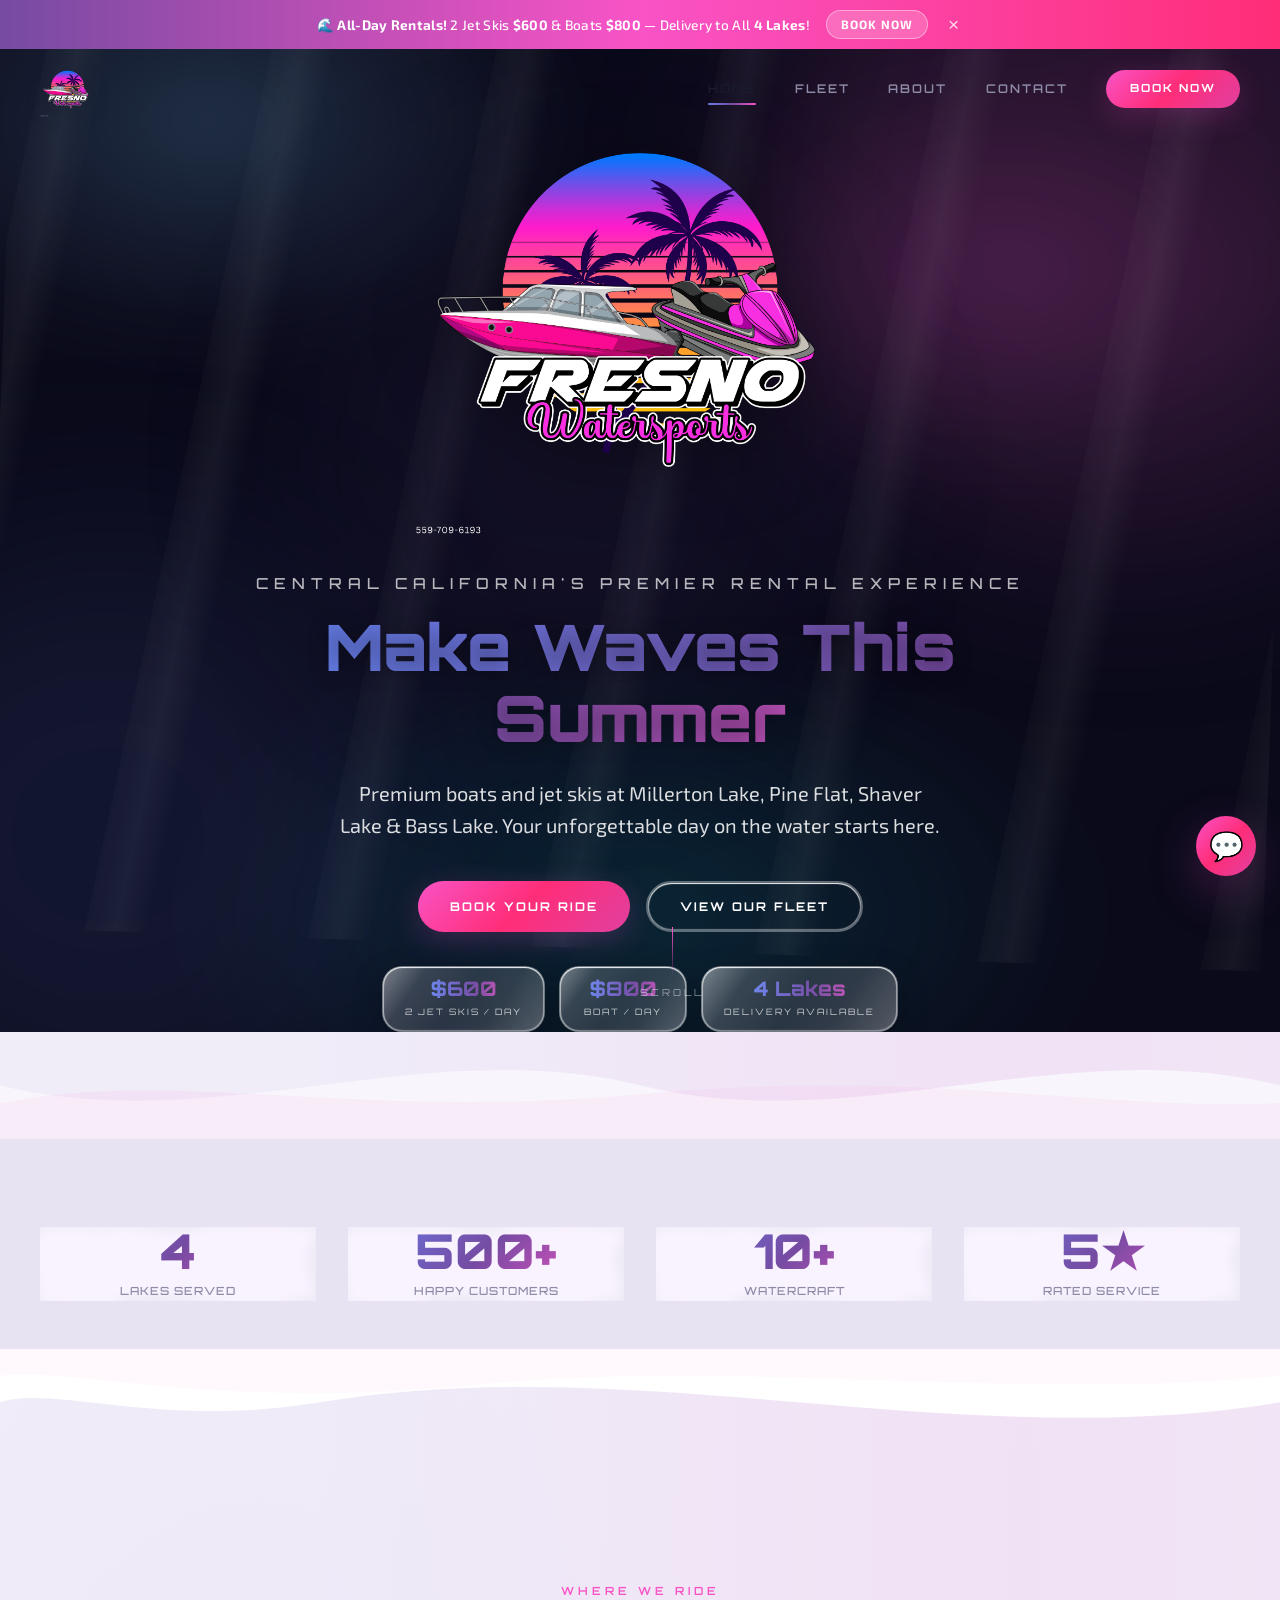
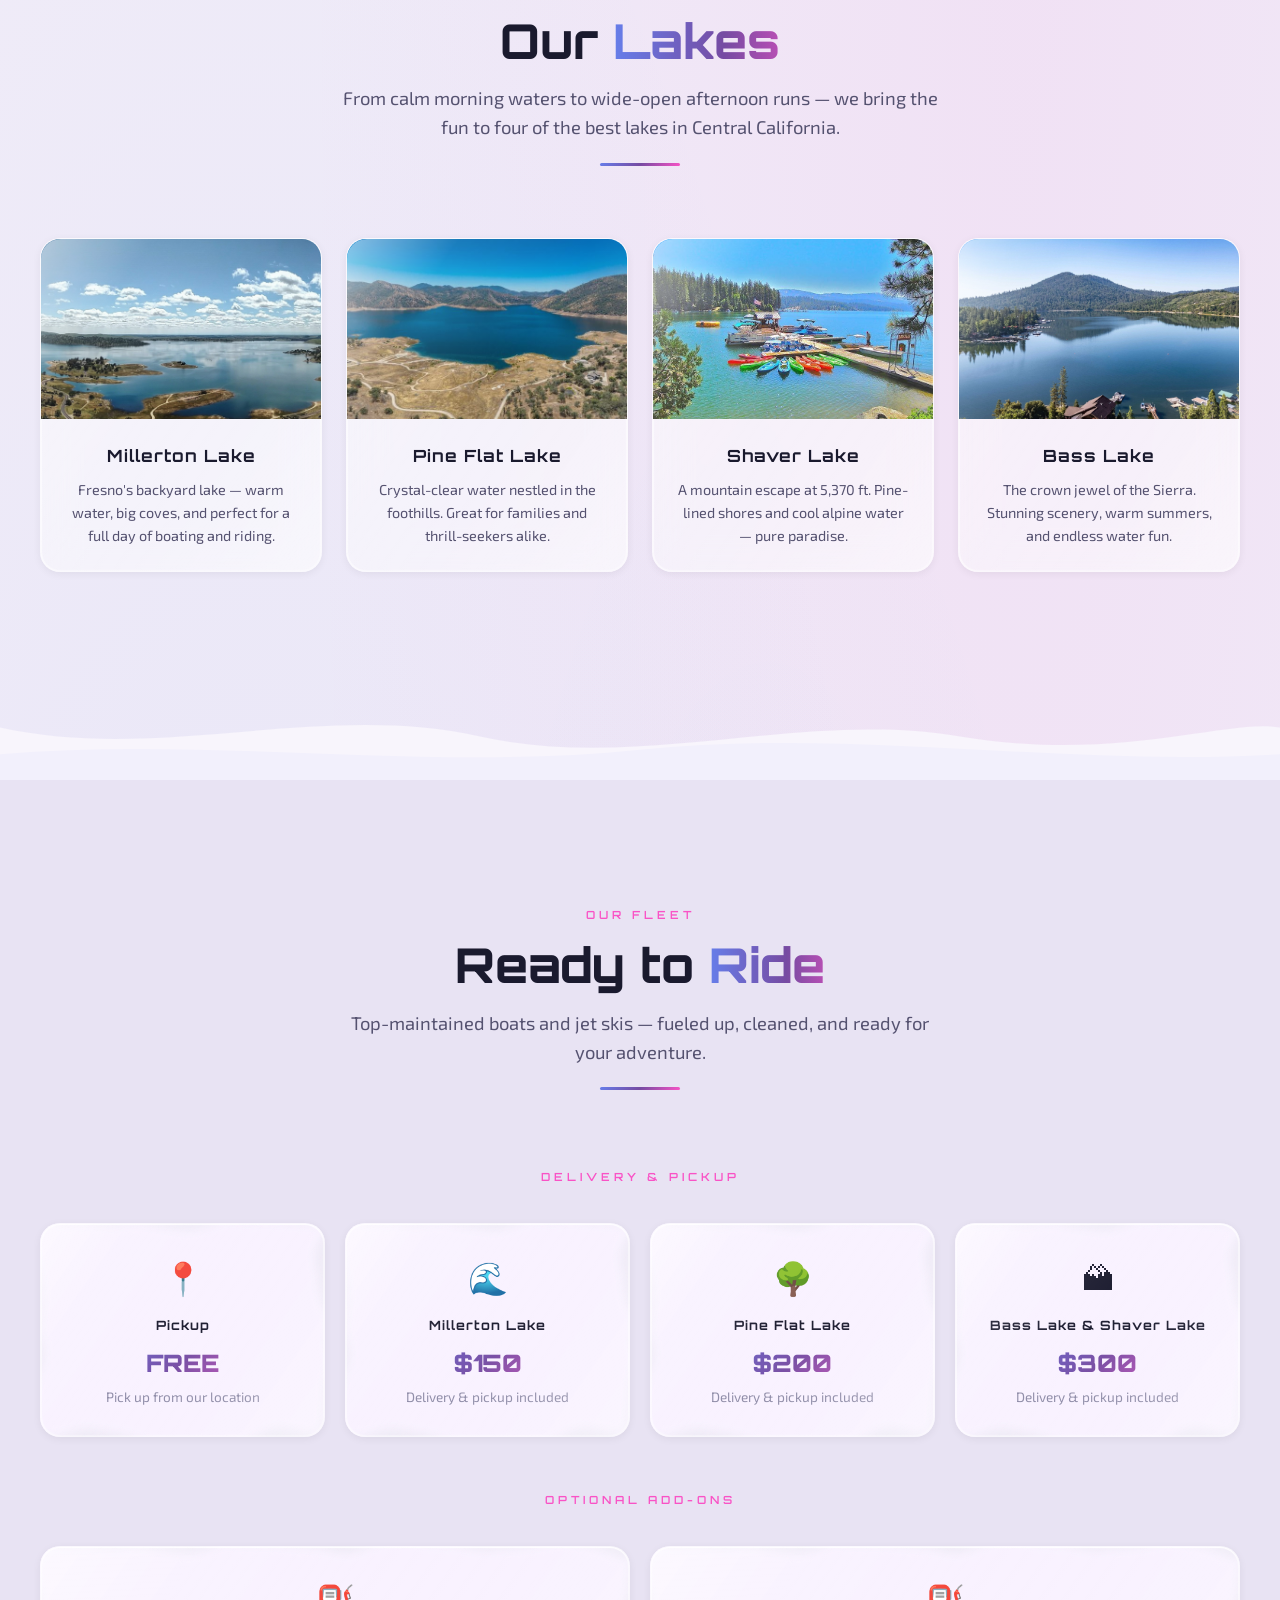
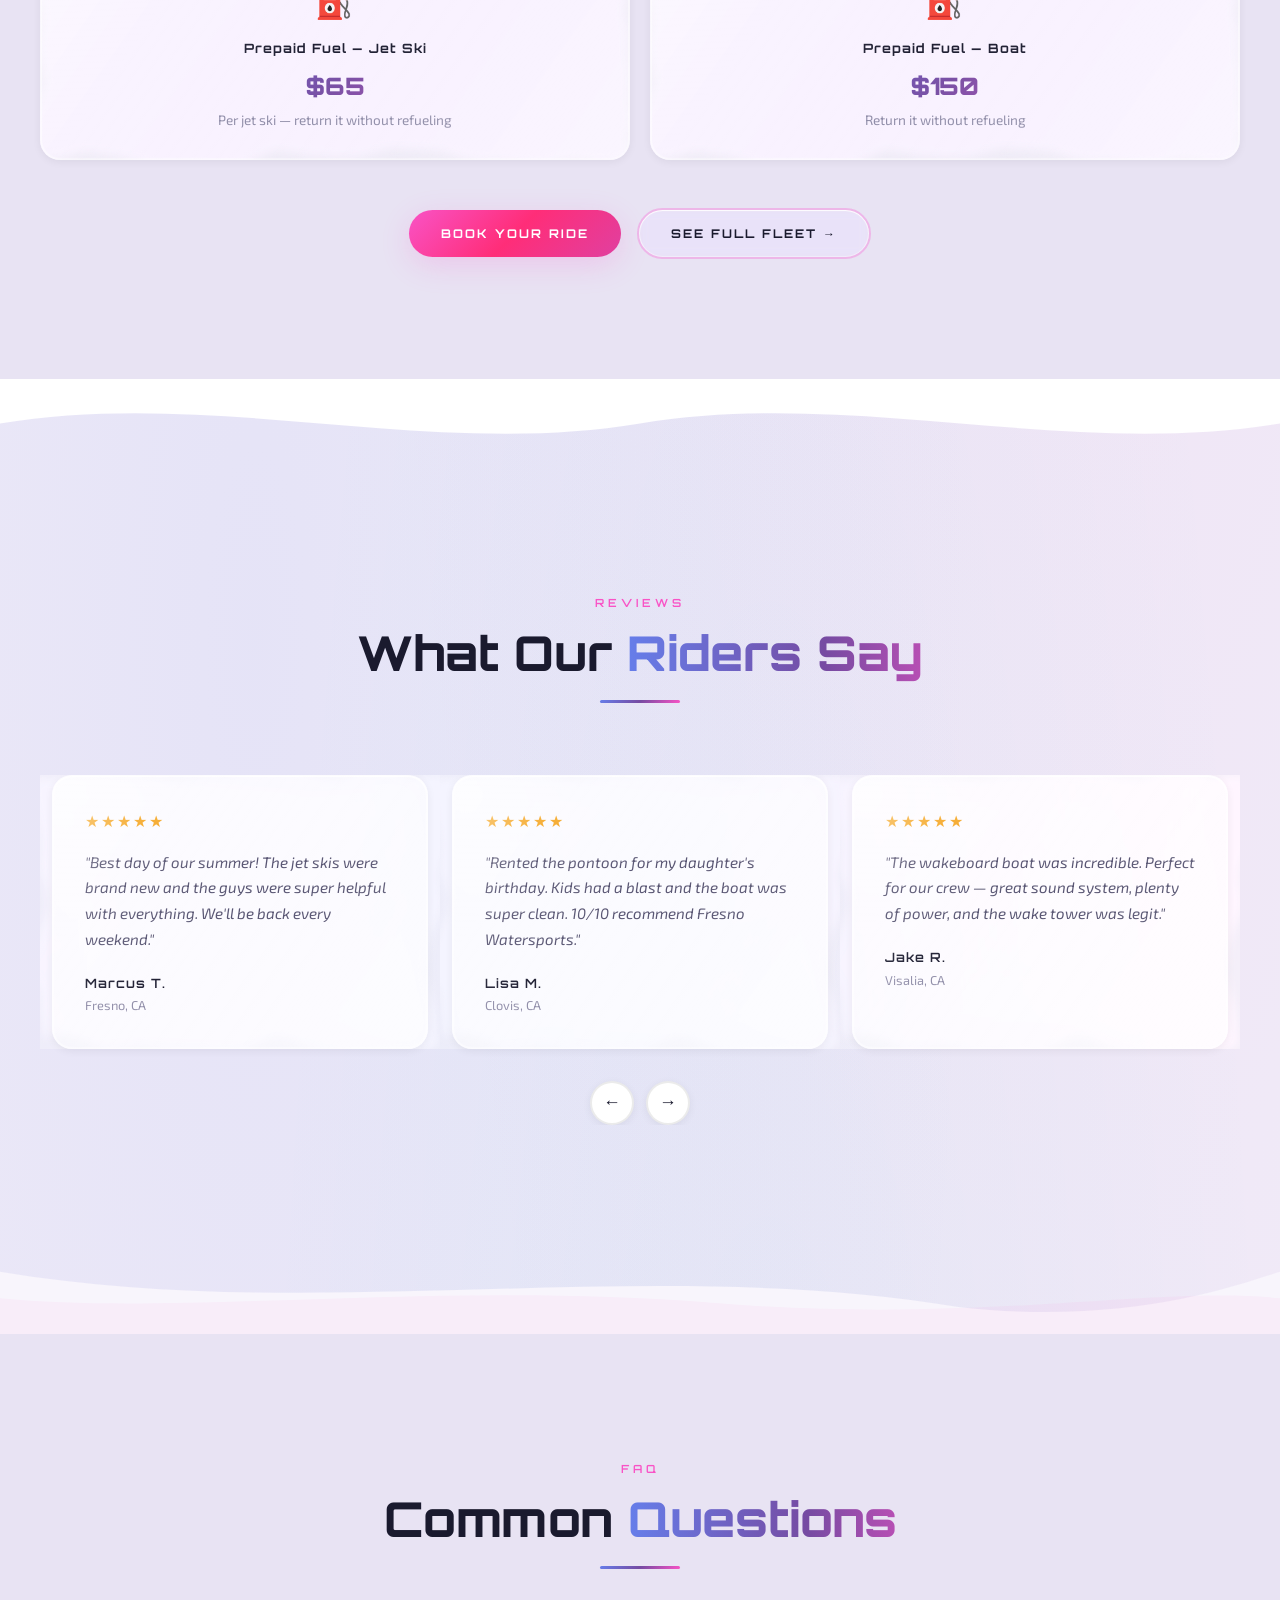
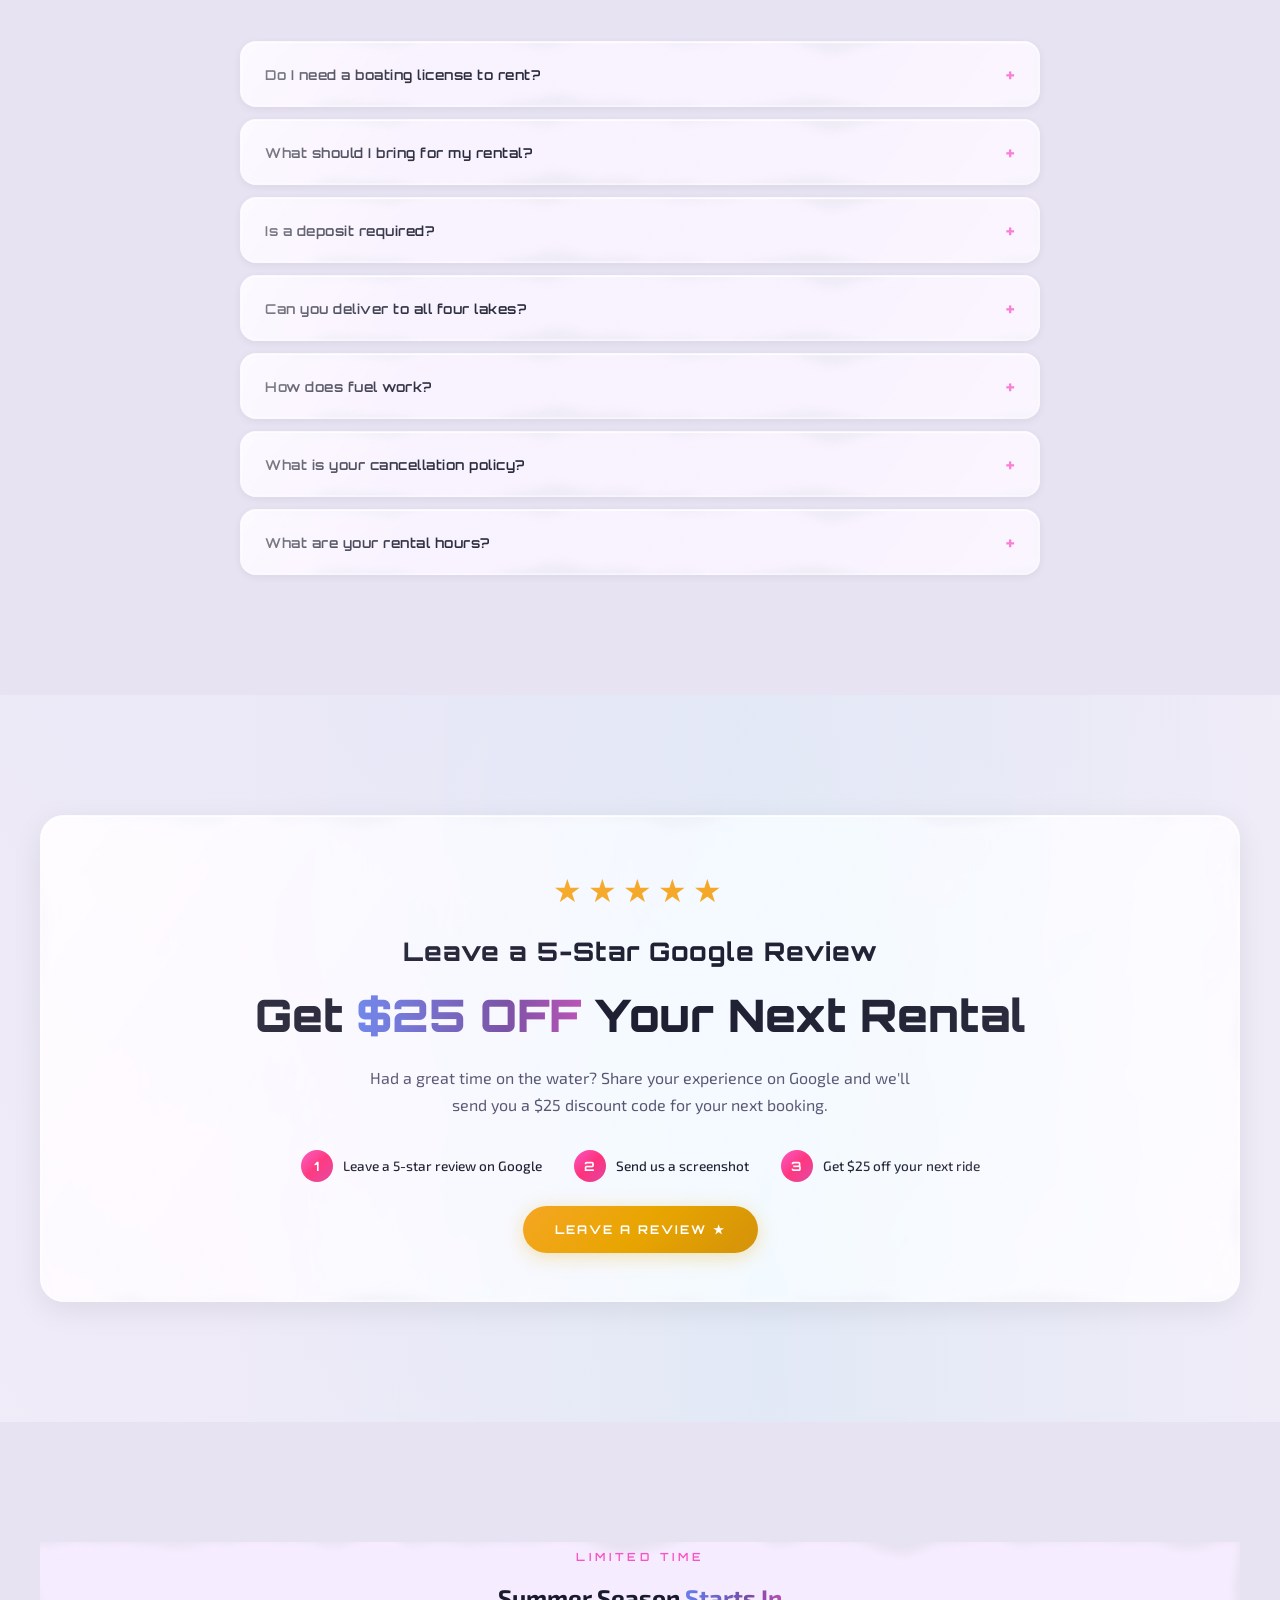
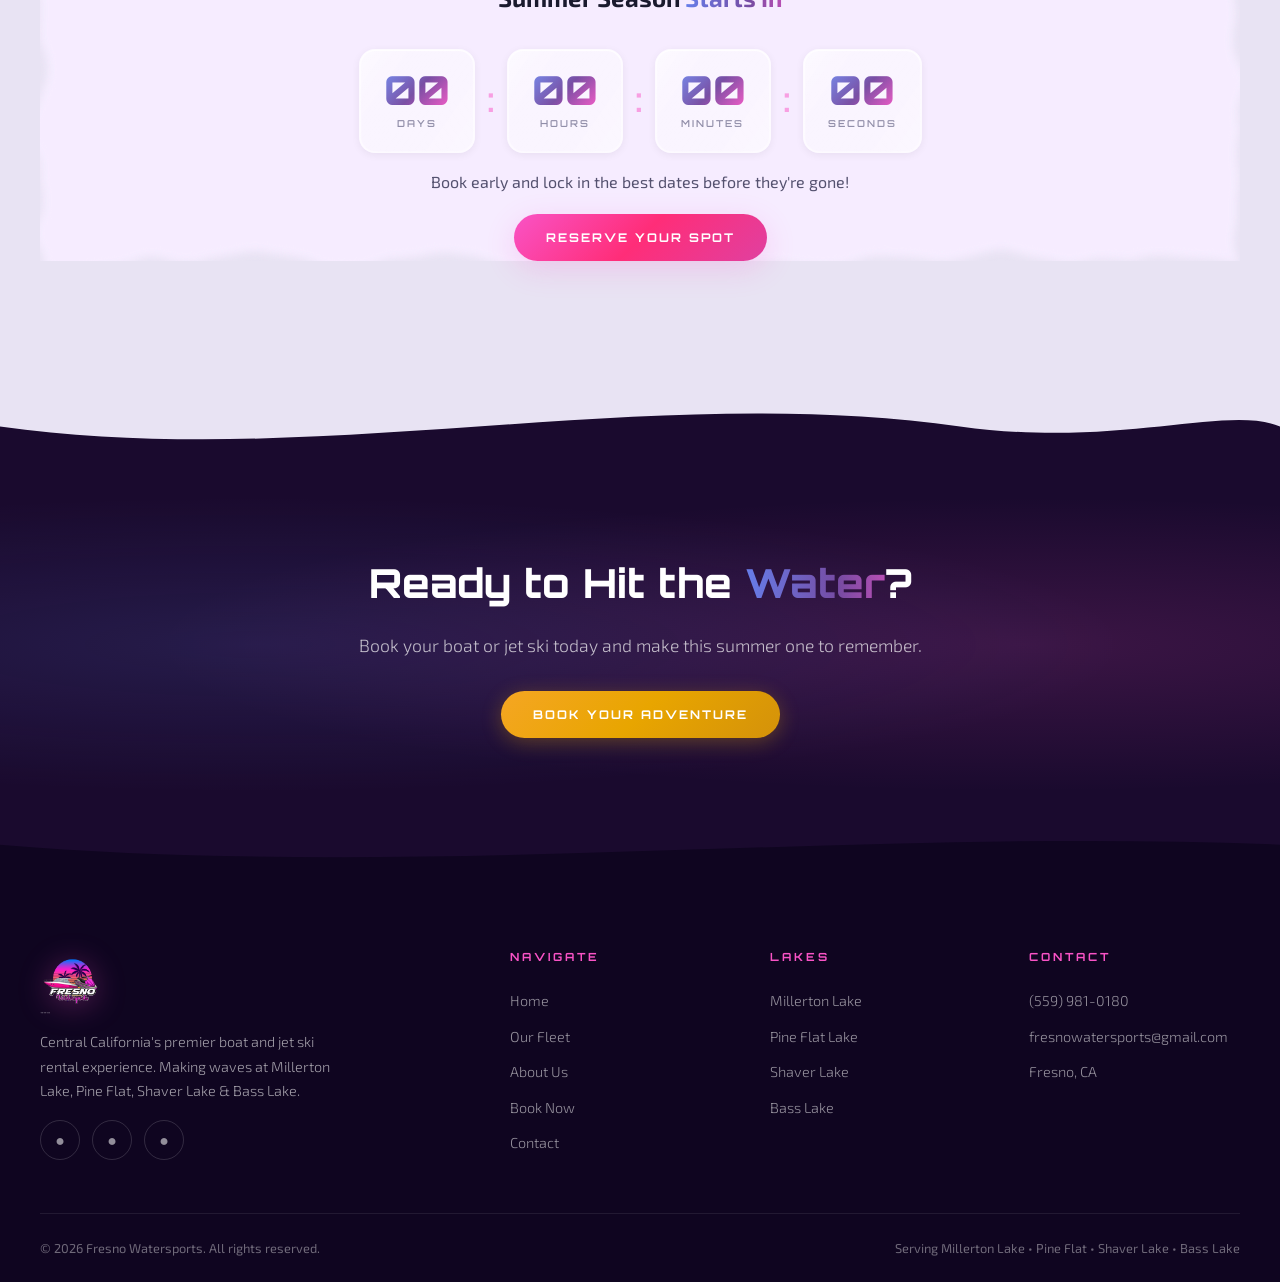
==== commit f25f19f9: "Replace Booqable with SplashBooq booking widget site-wide Switch the booking system from Booqable to" ====
--- a/index.html
+++ b/index.html
@@ -4,7 +4,7 @@
   <meta charset="UTF-8">
   <meta name="viewport" content="width=device-width, initial-scale=1.0">
   <title>Fresno Watersports — Boat & Jet Ski Rentals | Millerton, Bass, Shaver & Pine Flat Lake</title>
-  <meta name="description" content="Jet ski & boat rentals in Fresno! 2 jet skis $600/day, boats $799/day. Delivery & pickup to Millerton, Pine Flat, Bass Lake & Shaver Lake. Prepaid fuel available. Book online today!">
+  <meta name="description" content="Jet ski & boat rentals in Fresno! 2 jet skis $600/day, boats $800/day. Delivery & pickup to Millerton, Pine Flat, Bass Lake & Shaver Lake. Prepaid fuel available. Book online today!">
   <meta name="keywords" content="jet ski rental Fresno, boat rental Millerton Lake, jet ski rental Central California, $600 jet ski rental, boat rental Central California, Bass Lake jet ski, Shaver Lake boat rental, Fresno Watersports, Kawasaki jet ski rental, Sea-Doo rental, Bayliner boat rental, Millerton Lake delivery, lake delivery Central California">
   <meta name="author" content="Fresno Watersports">
   <meta name="theme-color" content="#f953c6">
@@ -12,7 +12,7 @@
   <!-- Open Graph / Facebook / iMessage -->
   <meta property="og:type" content="website">
   <meta property="og:title" content="Fresno Watersports — Boat & Jet Ski Rentals">
-  <meta property="og:description" content="2 jet skis $600/day, boats $799/day. Delivery to Millerton, Pine Flat, Bass & Shaver Lake. Prepaid fuel available.">
+  <meta property="og:description" content="2 jet skis $600/day, boats $800/day. Delivery to Millerton, Pine Flat, Bass & Shaver Lake. Prepaid fuel available.">
   <meta property="og:image" content="images/og-image.png">
   <meta property="og:image:width" content="1200">
   <meta property="og:image:height" content="630">
@@ -22,7 +22,7 @@
   <!-- Twitter Card -->
   <meta name="twitter:card" content="summary_large_image">
   <meta name="twitter:title" content="Fresno Watersports — Boat & Jet Ski Rentals">
-  <meta name="twitter:description" content="2 jet skis $600/day, boats $799/day. Delivery to all 4 lakes. Prepaid fuel available. Book online!">
+  <meta name="twitter:description" content="2 jet skis $600/day, boats $800/day. Delivery to all 4 lakes. Prepaid fuel available. Book online!">
   <meta name="twitter:image" content="images/og-image.png">
 
   <!-- Favicon & App Icons -->
@@ -33,6 +33,10 @@
 
   <link rel="stylesheet" href="css/style.css">
   <link rel="stylesheet" href="css/liquid-glass.css">
+
+  <!-- SplashBooq booking widget -->
+  <script src="https://www.splashbooq.com/embed.js"
+          data-key="pk_live_l1S4WStM-RCCm6PzpYhpow" defer></script>
 
   <!-- Schema.org Local Business -->
   <script type="application/ld+json">
@@ -46,7 +50,7 @@
     "email": "fresnowatersports@gmail.com",
     "image": "https://fresnowatersports.com/images/logo.png",
     "logo": "https://fresnowatersports.com/images/logo.png",
-    "priceRange": "$600 - $799",
+    "priceRange": "$300 - $800",
     "currenciesAccepted": "USD",
     "address": {
       "@type": "PostalAddress",
@@ -85,7 +89,7 @@
         {
           "@type": "Offer",
           "itemOffered": { "@type": "Product", "name": "Bayliner Element E21 Boat" },
-          "price": "799",
+          "price": "800",
           "priceCurrency": "USD",
           "description": "All-day boat rental with life jackets and safety equipment. Delivery available to Millerton ($150), Pine Flat ($200), Bass Lake and Shaver Lake ($300). Prepaid fuel available for $150."
         }
@@ -107,7 +111,7 @@
   <!-- Weekday Deals Banner -->
   <div class="announcement-banner" id="announcement-banner">
     <div class="announcement-inner">
-      <span class="announcement-text">&#127754; <strong>All-Day Rentals!</strong> 2 Jet Skis <strong>$600</strong> &amp; Boats <strong>$799</strong> — Delivery to All <strong>4 Lakes</strong>!</span>
+      <span class="announcement-text">&#127754; <strong>All-Day Rentals!</strong> 2 Jet Skis <strong>$600</strong> &amp; Boats <strong>$800</strong> — Delivery to All <strong>4 Lakes</strong>!</span>
       <a href="booking.html" class="announcement-cta">Book Now</a>
       <button class="announcement-close" id="announcement-close" aria-label="Close banner">&times;</button>
     </div>
@@ -281,51 +285,15 @@
         <div class="section-divider"></div>
       </div>
 
-      <!-- Booqable Date Picker -->
-      <div class="booqable-embed reveal" id="booqable-dates">
-        <h3 style="font-family:var(--font-display);font-size:0.9rem;font-weight:700;letter-spacing:1px;margin-bottom:20px;text-align:center;">
-          Select Your <span class="gradient-text">Dates</span>
-        </h3>
-        <div class="booqable-datepicker"></div>
-      </div>
-
-      <!-- Booqable Product Cards -->
-      <div class="bundle-grid reveal" style="margin-top:32px;">
-        <div class="booqable-embed bundle-card">
-          <span class="fleet-card-badge badge-jetski" style="position:relative;display:inline-block;margin-bottom:12px;">Jet Ski Bundle</span>
-          <div class="booqable-product" data-id="2-jetski-bundle-2025-kawasaki-160-stx"></div>
-          <div class="fleet-card-pricing" style="margin-top:16px;">
-            <div class="price">
-              <span class="price-amount">$600</span>
-              <span class="price-period"> / all day</span>
-            </div>
-            <div class="booqable-product-button" data-id="2-jetski-bundle-2025-kawasaki-160-stx"></div>
-          </div>
-        </div>
-
-        <div class="booqable-embed bundle-card">
-          <span class="fleet-card-badge badge-jetski" style="position:relative;display:inline-block;margin-bottom:12px;">Jet Ski Bundle</span>
-          <div class="booqable-product" data-id="2-jetski-bundle"></div>
-          <div class="fleet-card-pricing" style="margin-top:16px;">
-            <div class="price">
-              <span class="price-amount">$600</span>
-              <span class="price-period"> / all day</span>
-            </div>
-            <div class="booqable-product-button" data-id="2-jetski-bundle"></div>
-          </div>
-        </div>
-
-        <div class="booqable-embed bundle-card">
-          <span class="fleet-card-badge badge-boat" style="position:relative;display:inline-block;margin-bottom:12px;">Boat</span>
-          <div class="booqable-product" data-id="bayliner-element-e21-2026"></div>
-          <div class="fleet-card-pricing" style="margin-top:16px;">
-            <div class="price">
-              <span class="price-amount">$799</span>
-              <span class="price-period"> / all day</span>
-            </div>
-            <div class="booqable-product-button" data-id="bayliner-element-e21-2026"></div>
-          </div>
-        </div>
+      <!-- SplashBooq: all products + live booking widget -->
+      <div class="sb-embed reveal" style="
+          --sb-accent:#f953c6;
+          --sb-font:'Exo 2', sans-serif;
+          --sb-radius:20px;
+          --sb-text:#1a1a2e;">
+        <div class="sb-product-list" data-limit="12" data-book-target="#booking"></div>
+        <div id="booking" class="sb-booking" data-product="2026-seadoo-spark-3-seater"
+             style="margin-top:48px;"></div>
       </div>
 
       <!-- Delivery Pricing -->
@@ -725,7 +693,6 @@
     </div>
   </div>
 
-  <script src="https://1c2677b3-d785-43d2-92d8-ee8fffdf70da.assets.booqable.com/v2/booqable.js"></script>
 
   <script src="js/main.js"></script>
   <script src="js/liquid-glass.js"></script>
--- a/css/liquid-glass.css
+++ b/css/liquid-glass.css
@@ -202,6 +202,25 @@
   }
 }
 
+/* ---- 6b. SplashBooq dedicated booking blocks ---- */
+.sb-book-block { margin-bottom: 56px; }
+.sb-book-block:last-child { margin-bottom: 0; }
+.sb-book-title {
+  font-family: var(--font-display);
+  font-size: 1.05rem;
+  font-weight: 800;
+  letter-spacing: 0.5px;
+  margin-bottom: 18px;
+  color: var(--text-primary);
+}
+.sb-book-title span {
+  font-family: var(--font-body);
+  font-weight: 500;
+  font-size: 0.85rem;
+  color: var(--text-secondary);
+  letter-spacing: 0;
+}
+
 /* ---- 7. Respect user preferences & weaker devices ---- */
 @media (prefers-reduced-motion: reduce) {
   .hero-caustics, .hero-rays { animation: none; }
